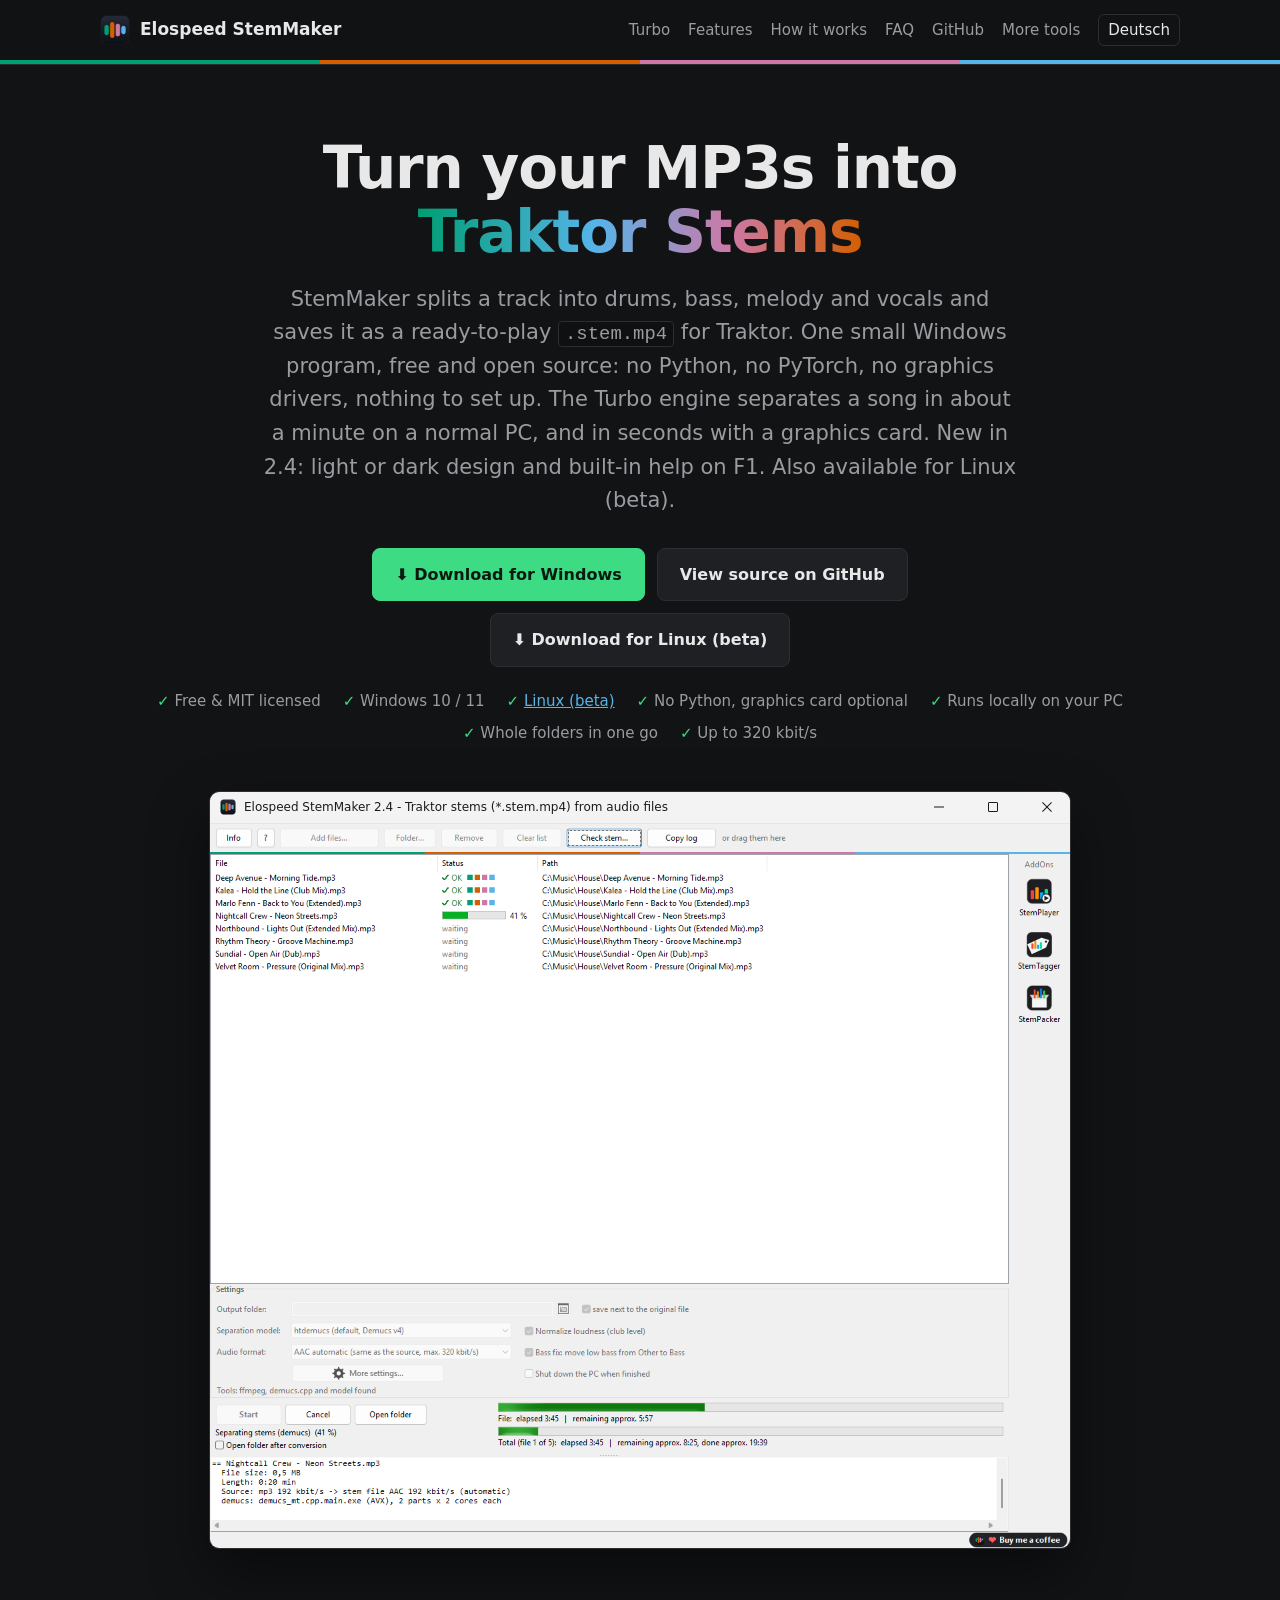
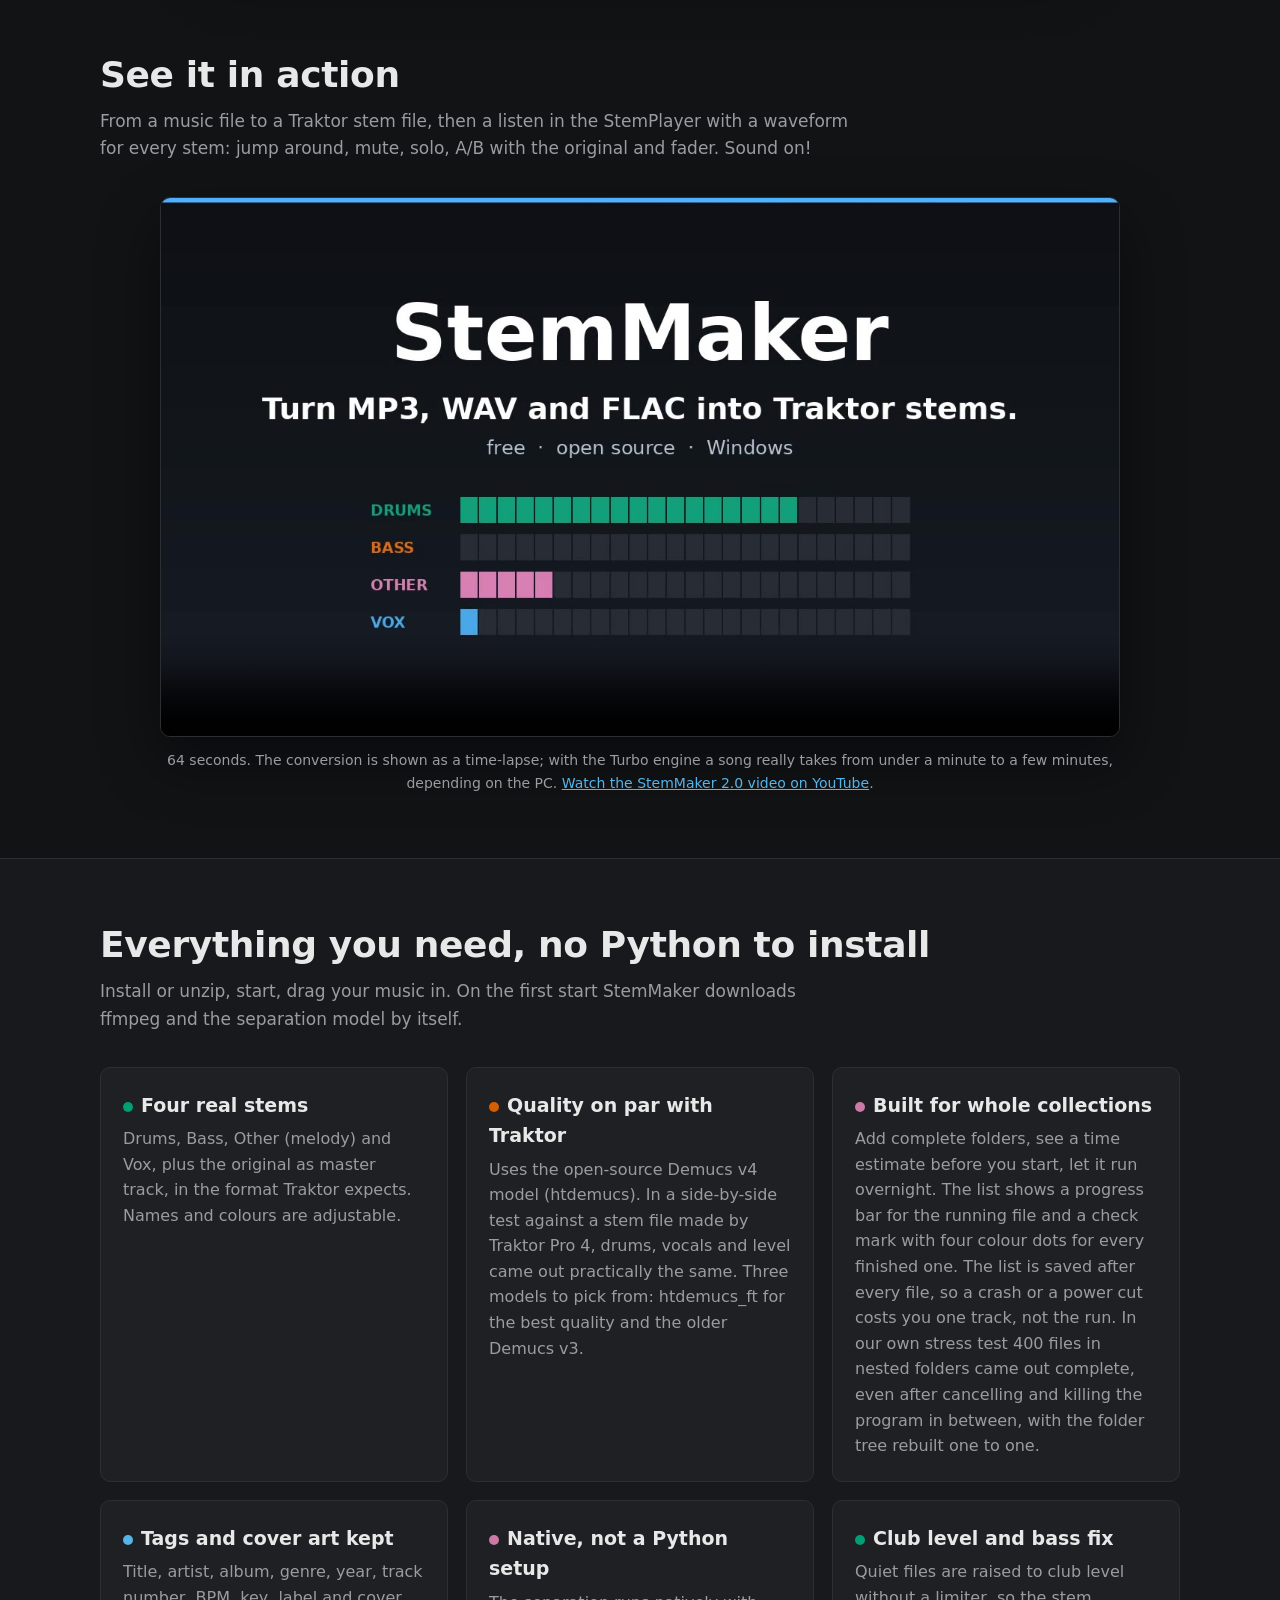
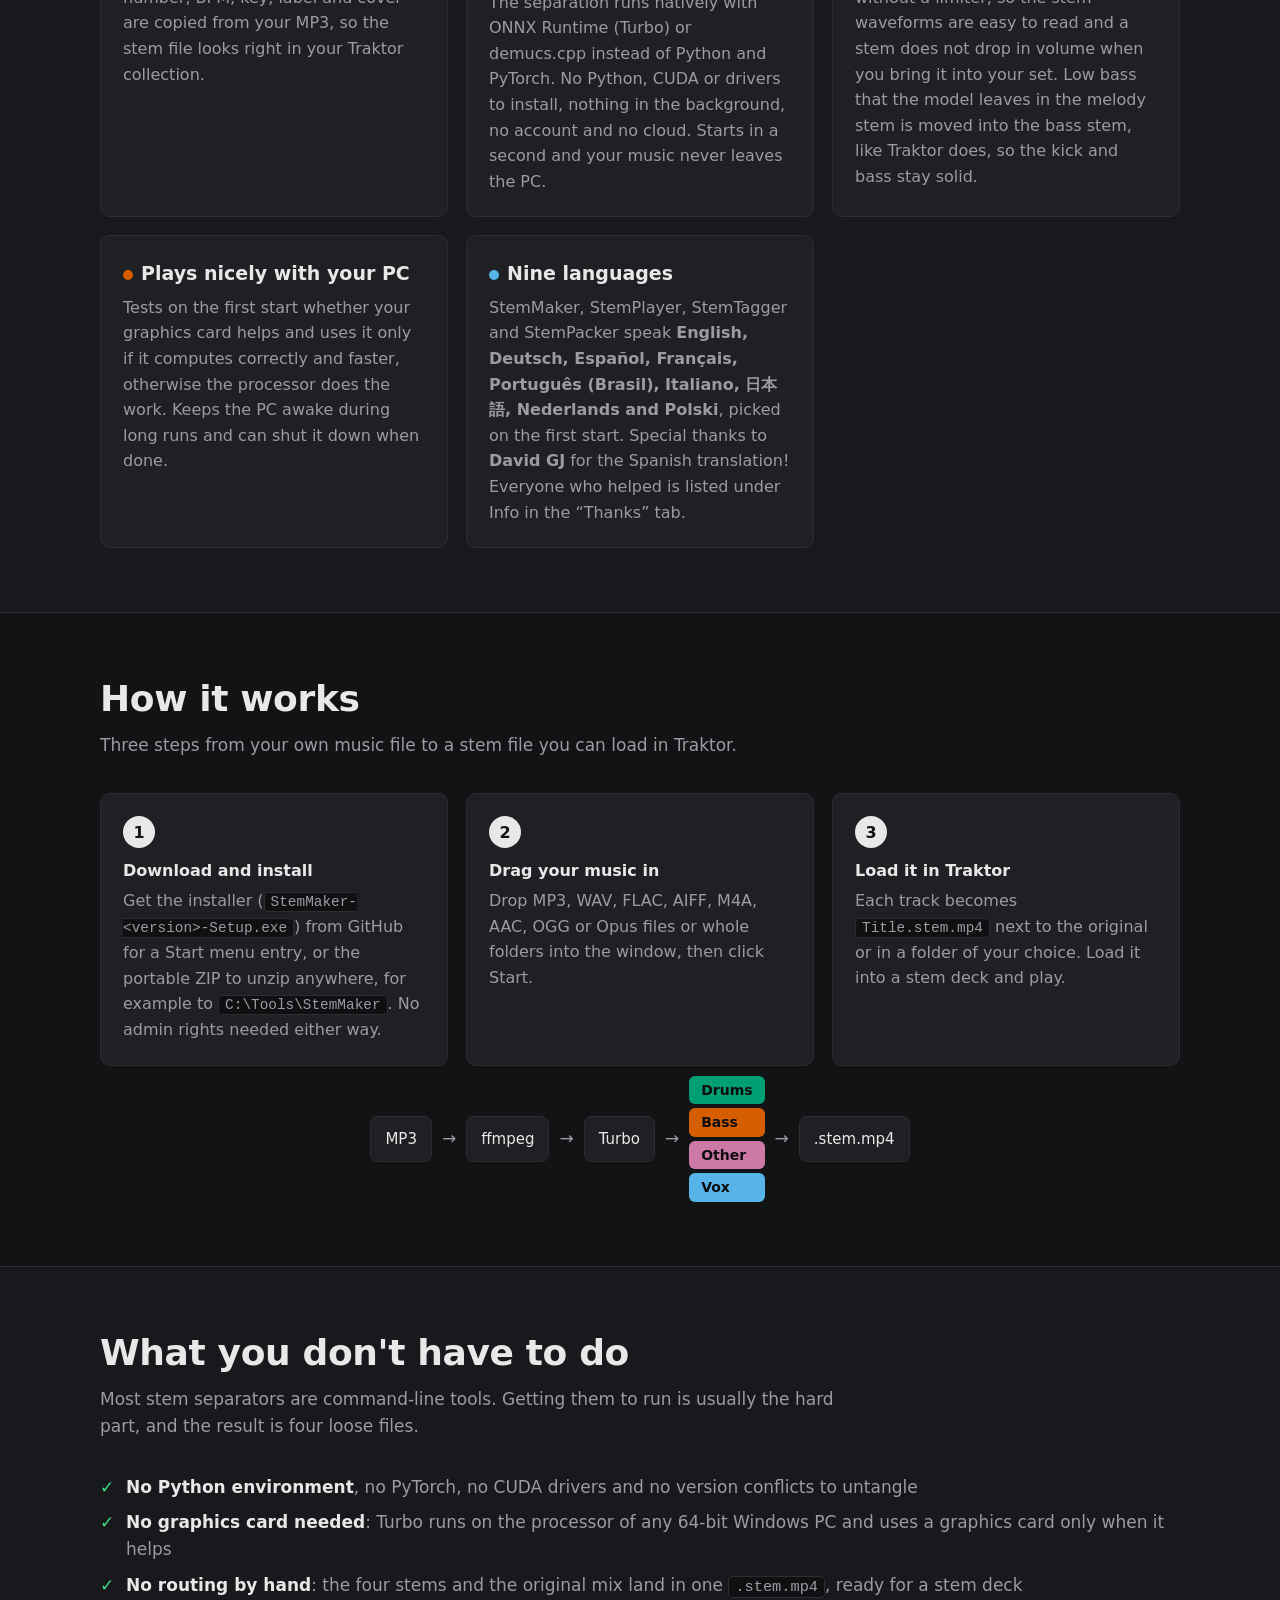
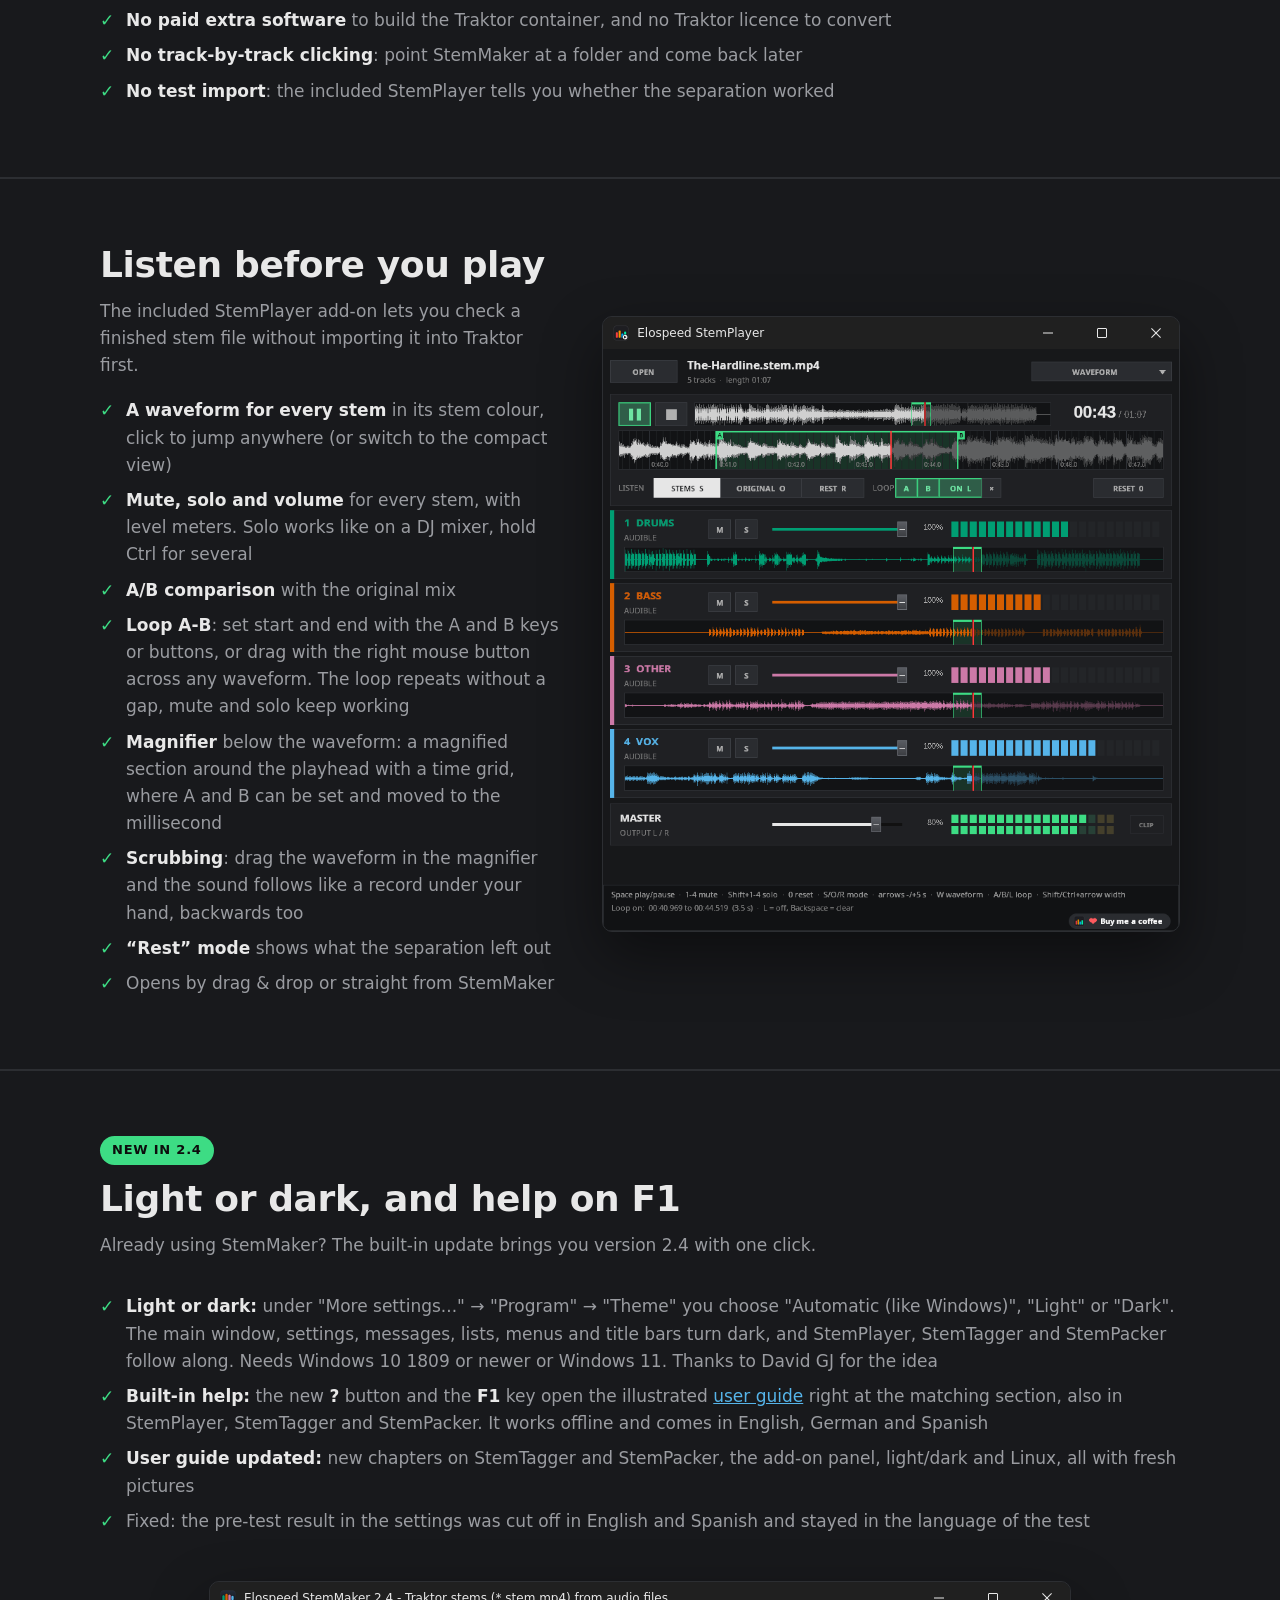
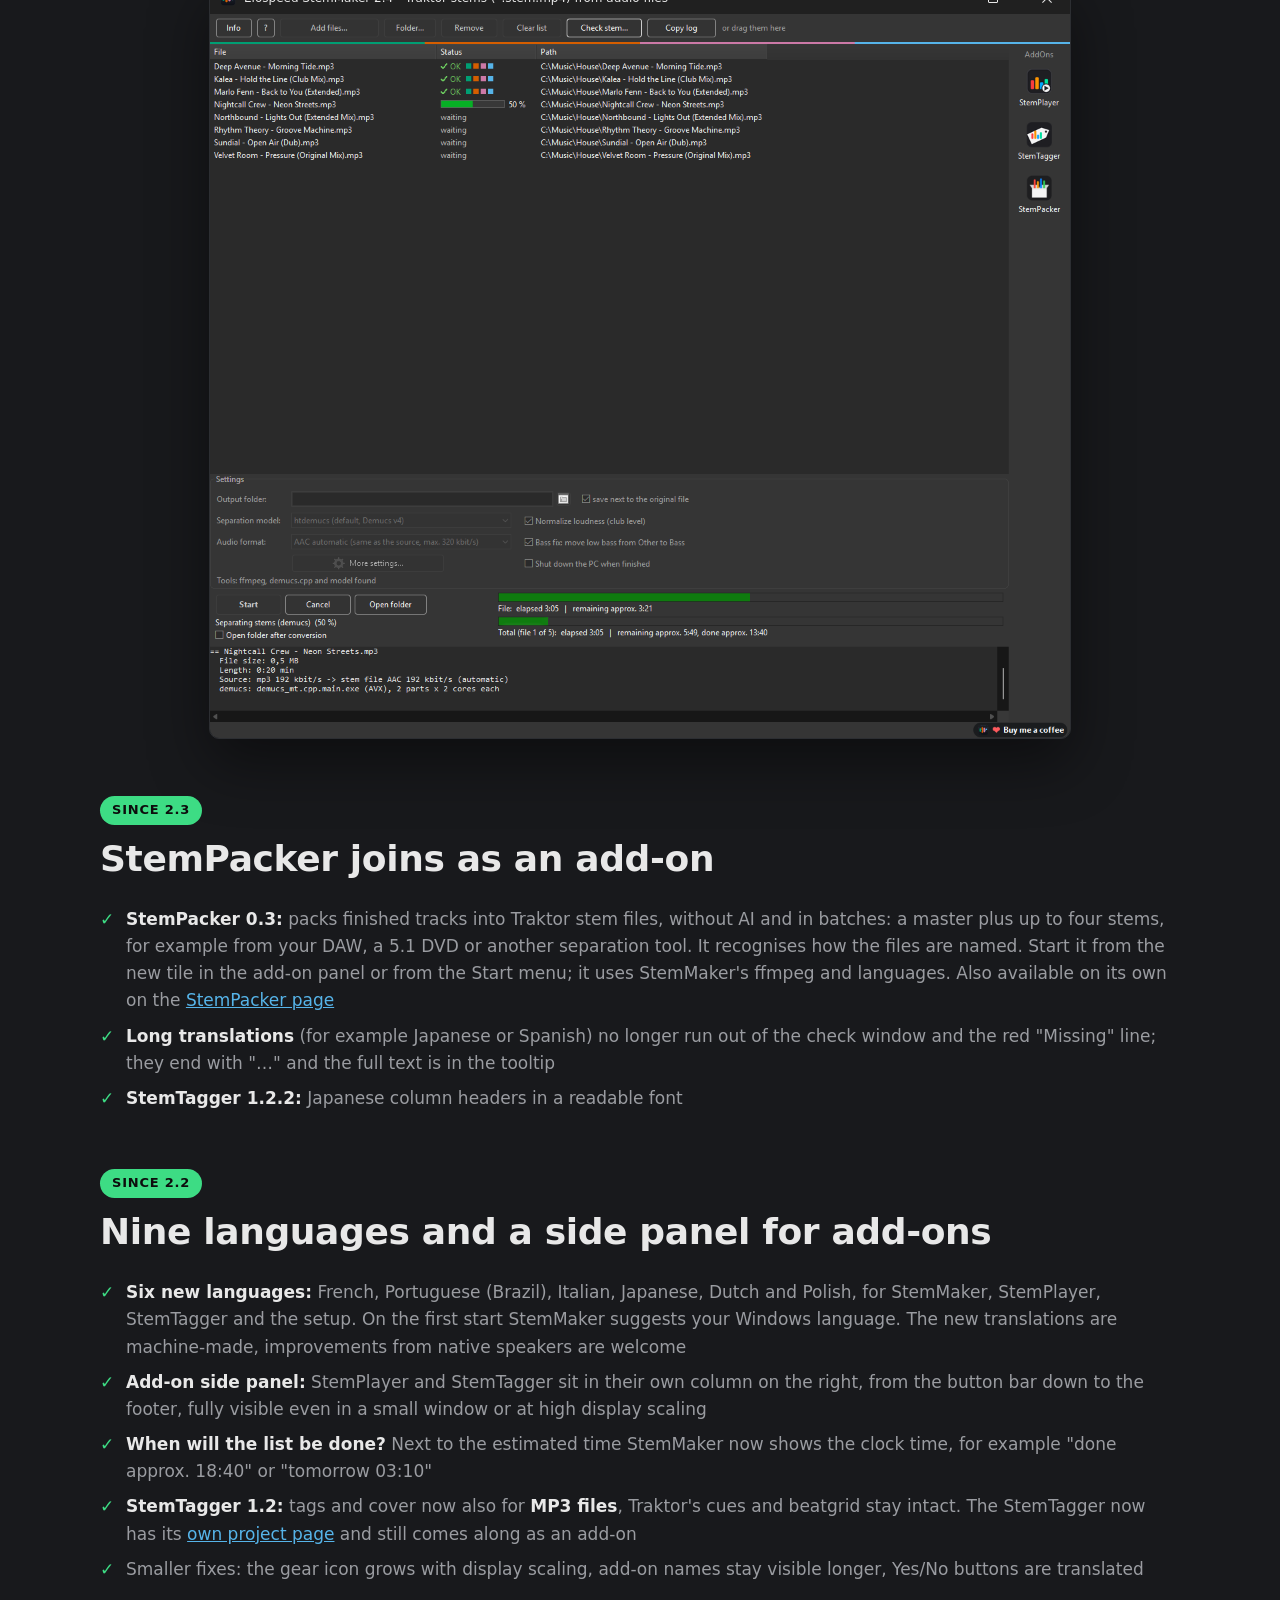
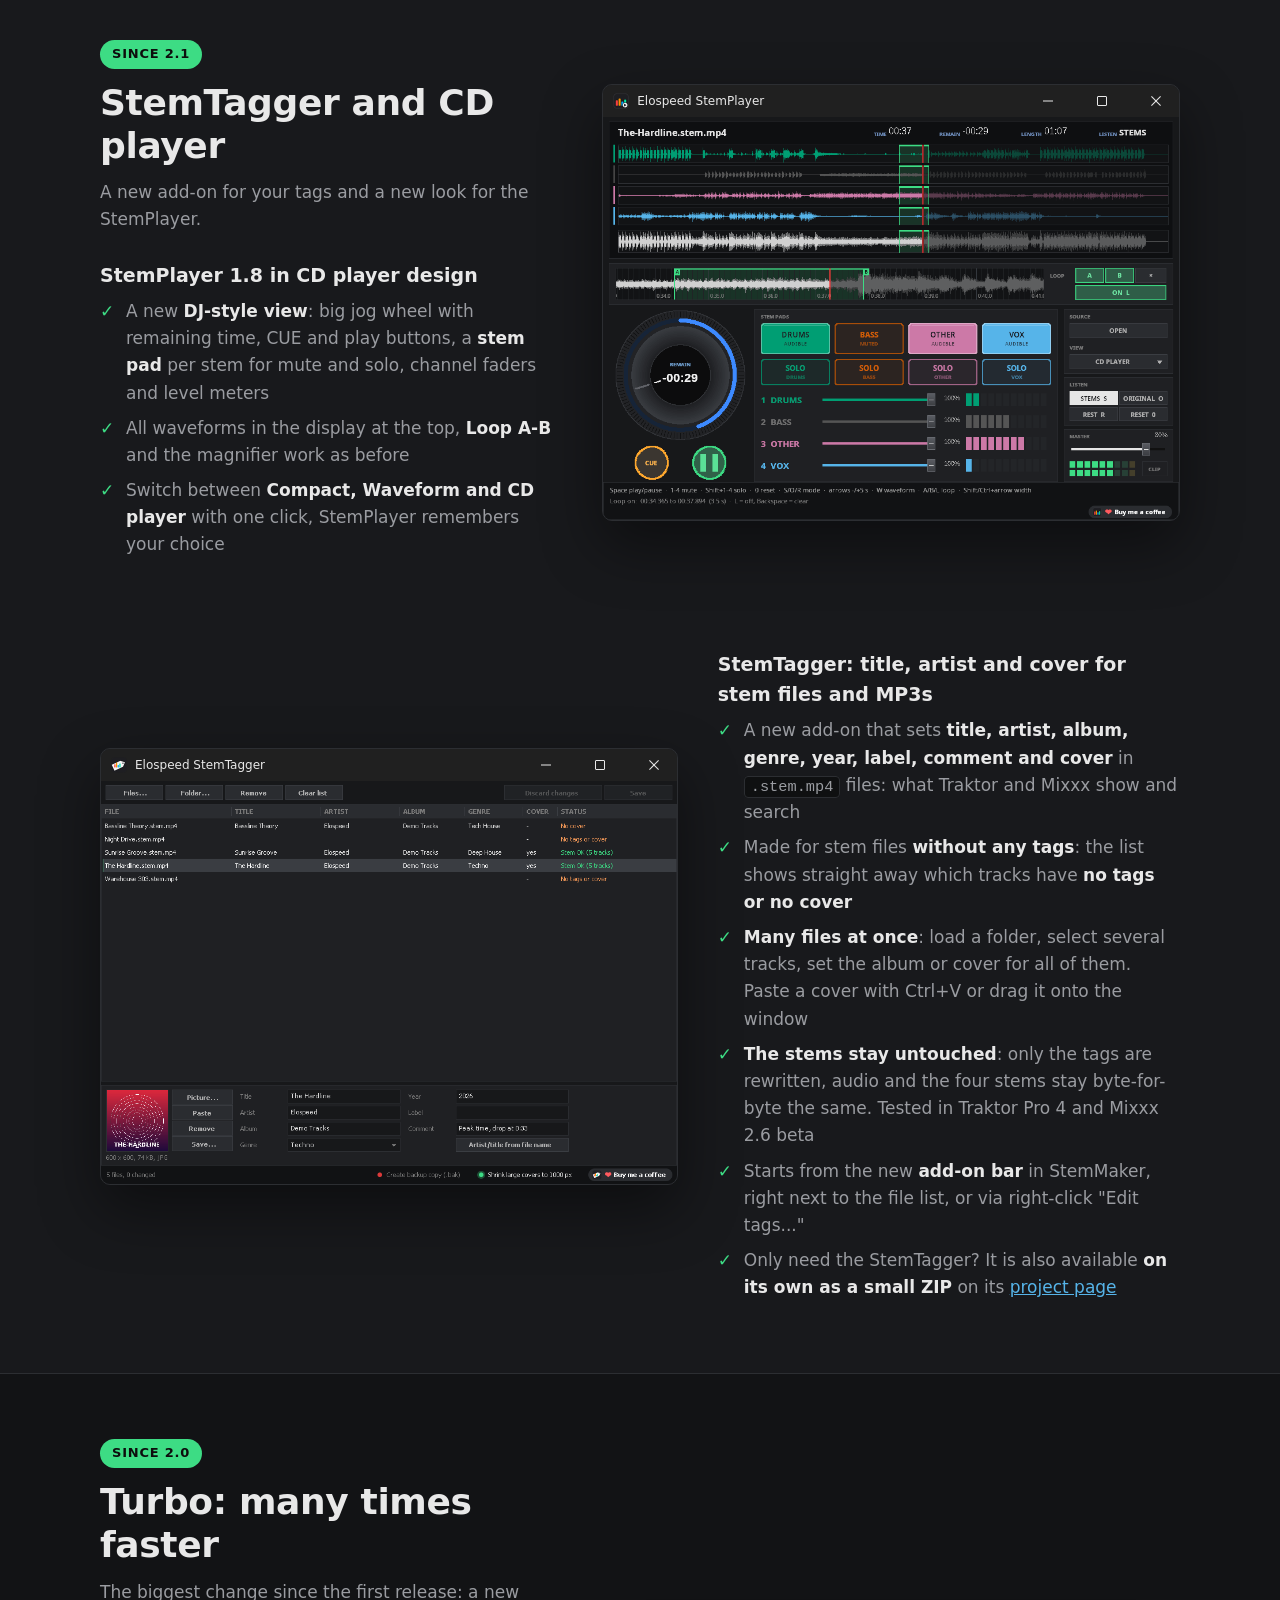
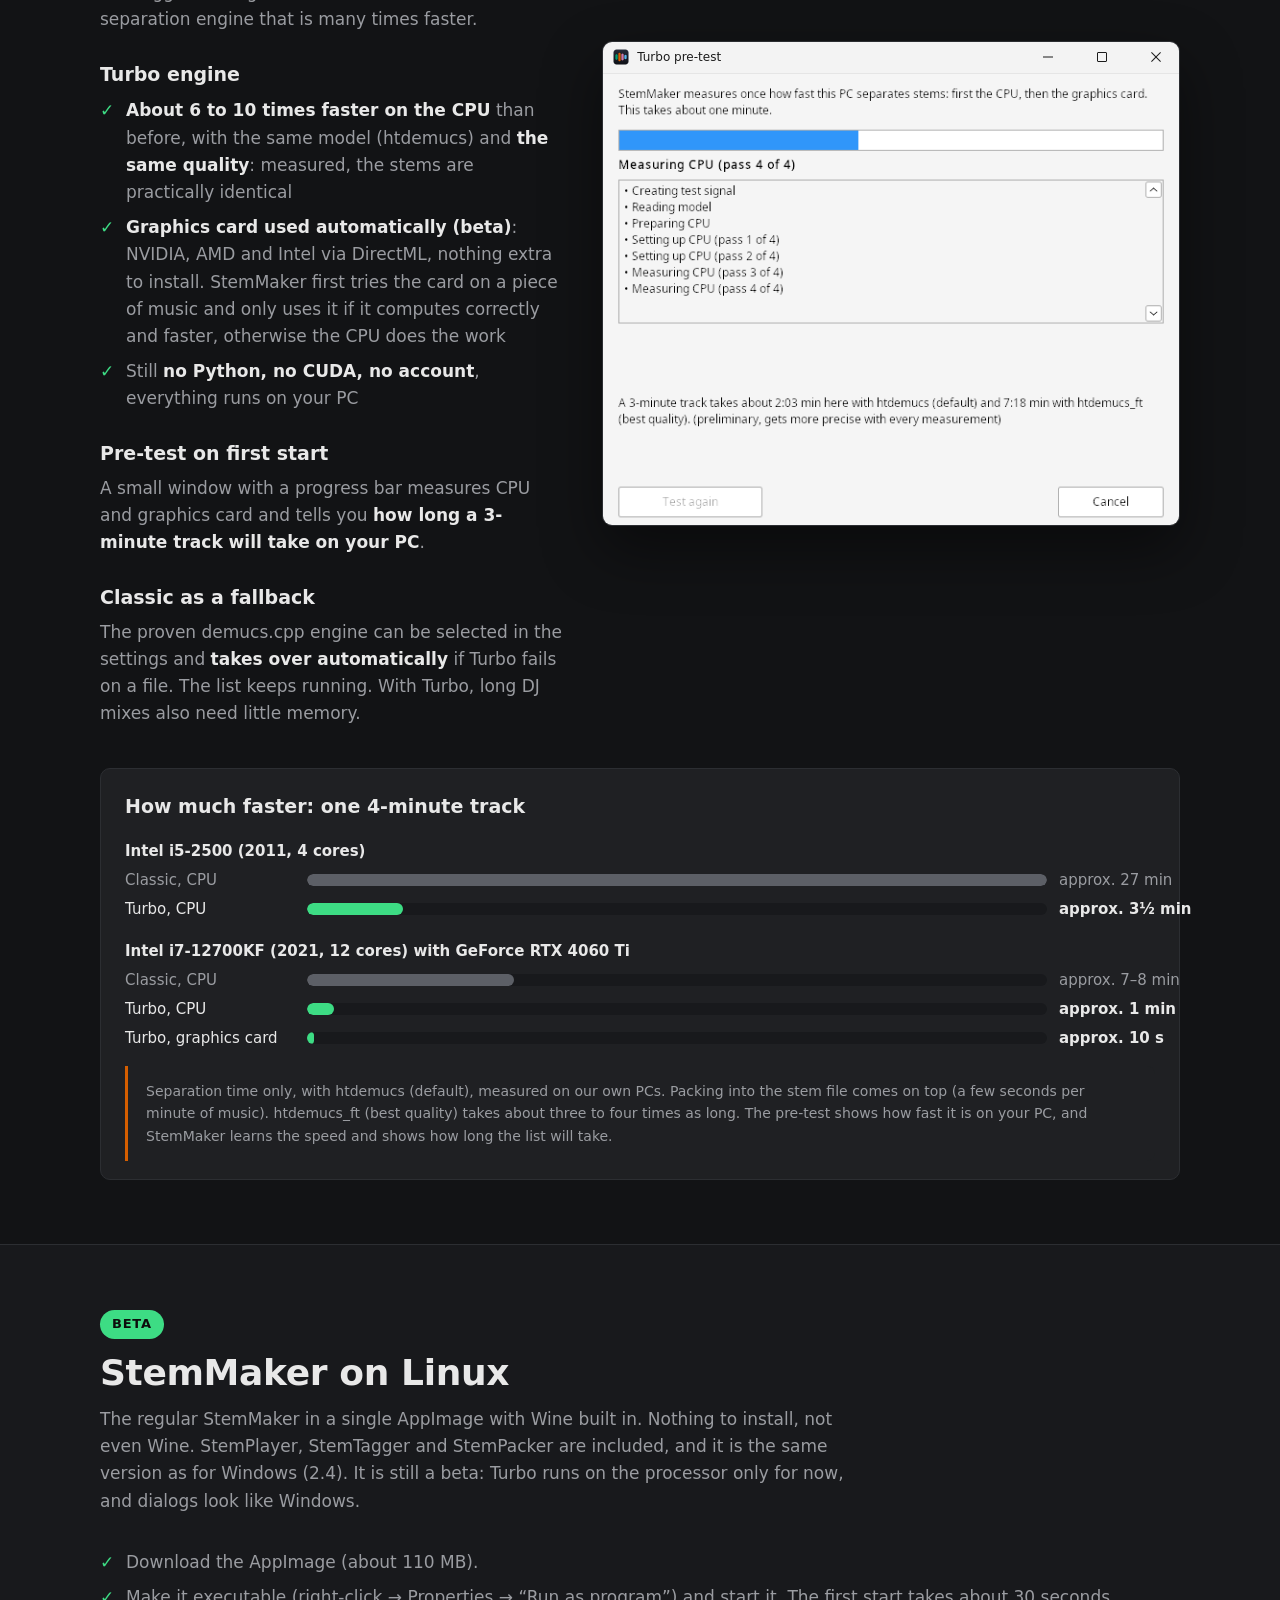
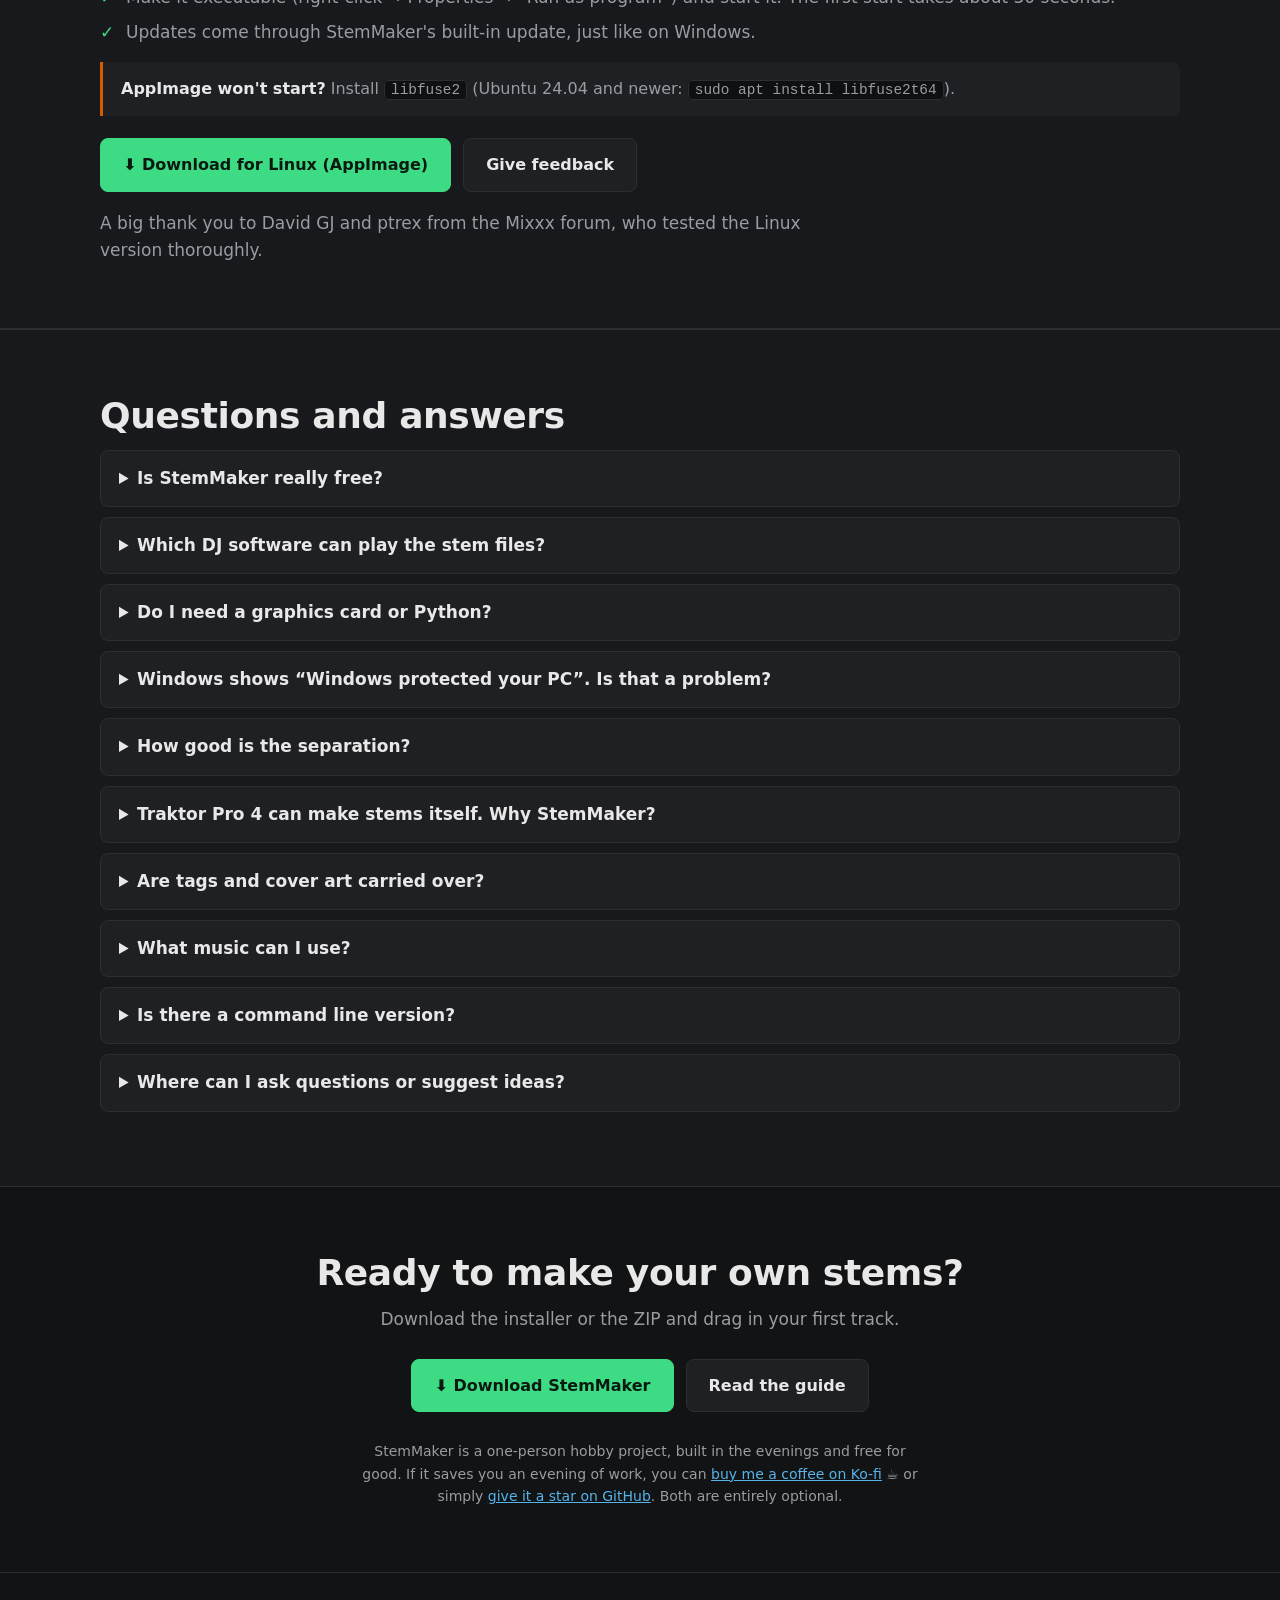
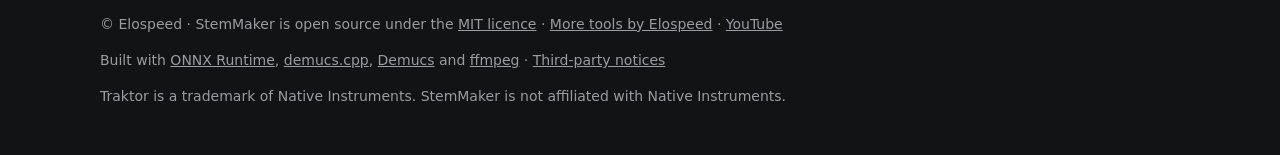
==== site/index.html @ 3f98c821 "Projektseite: Bild Hauptfenster dunkel im Abschnitt Neu in 2.4 (DE/EN)" ====
<!doctype html>
<html lang="en">
<head>
<meta charset="utf-8">
<meta name="viewport" content="width=device-width, initial-scale=1">
<title>StemMaker – free MP3 to Traktor Stems converter for Windows</title>
<meta name="description" content="Elospeed StemMaker turns your MP3, WAV and FLAC files into Traktor stem files (.stem.mp4) with drums, bass, melody and vocals. Free, open source, no Python. Installer or portable ZIP. For Windows.">
<meta name="keywords" content="Traktor stems, stem.mp4, MP3 to stems, stem separation, Demucs, htdemucs, Traktor Pro 4, Mixxx stems, DJ, stem converter, Windows, free, open source">
<meta name="author" content="Elospeed">
<meta name="robots" content="index, follow">
<link rel="canonical" href="https://elospeed.github.io/StemMaker/">
<link rel="alternate" hreflang="en" href="https://elospeed.github.io/StemMaker/">
<link rel="alternate" hreflang="de" href="https://elospeed.github.io/StemMaker/de/">
<link rel="alternate" hreflang="x-default" href="https://elospeed.github.io/StemMaker/">
<meta name="theme-color" content="#121315">
<link rel="icon" type="image/png" href="img/icon-192.png">
<link rel="apple-touch-icon" href="img/icon-192.png">

<meta property="og:type" content="website">
<meta property="og:site_name" content="Elospeed StemMaker">
<meta property="og:title" content="StemMaker – free MP3 to Traktor Stems converter">
<meta property="og:description" content="Turn your own MP3s into Traktor stem files with drums, bass, melody and vocals. Free and open source for Windows.">
<meta property="og:url" content="https://elospeed.github.io/StemMaker/">
<meta property="og:image" content="https://elospeed.github.io/StemMaker/img/og-image.png">
<meta property="og:image:width" content="1200">
<meta property="og:image:height" content="630">
<meta property="og:locale" content="en_US">
<meta property="og:locale:alternate" content="de_DE">
<meta name="twitter:card" content="summary_large_image">
<meta name="twitter:title" content="StemMaker – free MP3 to Traktor Stems converter">
<meta name="twitter:description" content="Turn your own MP3s into Traktor stem files with drums, bass, melody and vocals. Free and open source for Windows.">
<meta name="twitter:image" content="https://elospeed.github.io/StemMaker/img/og-image.png">

<link rel="stylesheet" href="style.css">

<script type="application/ld+json">
{
  "@context": "https://schema.org",
  "@type": "SoftwareApplication",
  "name": "Elospeed StemMaker",
  "operatingSystem": "Windows 10, Windows 11 (64-bit), Linux (beta, AppImage)",
  "applicationCategory": "MultimediaApplication",
  "description": "Converts MP3, WAV, FLAC, AIFF, M4A, AAC, OGG and Opus files into Traktor stem files (.stem.mp4) with four stems: drums, bass, other (melody) and vocals.",
  "url": "https://elospeed.github.io/StemMaker/",
  "downloadUrl": "https://github.com/Elospeed/StemMaker/releases/latest",
  "softwareVersion": "2.4",
  "license": "https://opensource.org/licenses/MIT",
  "isAccessibleForFree": true,
  "offers": { "@type": "Offer", "price": "0", "priceCurrency": "USD" },
  "author": { "@type": "Organization", "name": "Elospeed", "url": "https://elospeed.github.io/", "sameAs": ["https://github.com/Elospeed"] },
  "screenshot": "https://elospeed.github.io/StemMaker/img/stemmaker-en.png"
}
</script>
</head>
<body>

<header class="top">
  <div class="wrap">
    <a class="brand" href="./"><img src="img/icon-192.png" alt="" width="30" height="30">Elospeed StemMaker</a>
    <nav>
      <a class="hide-m" href="#turbo">Turbo</a>
      <a class="hide-m" href="#features">Features</a>
      <a class="hide-m" href="#how">How it works</a>
      <a class="hide-m" href="#faq">FAQ</a>
      <a class="hide-m" href="https://github.com/Elospeed/StemMaker">GitHub</a>
      <a class="hide-m" href="https://elospeed.github.io/">More tools</a>
      <a class="lang" href="de/" hreflang="de" lang="de">Deutsch</a>
    </nav>
  </div>
  <div class="stripes"><i></i><i></i><i></i><i></i></div>
</header>

<main>

<section class="hero">
  <div class="wrap">
    <h1>Turn your MP3s into<br><span class="grad">Traktor Stems</span></h1>
    <p class="lead">StemMaker splits a track into drums, bass, melody and vocals and saves it as a ready-to-play <code>.stem.mp4</code> for Traktor. One small Windows program, free and open source: no Python, no PyTorch, no graphics drivers, nothing to set up. The Turbo engine separates a song in about a minute on a normal PC, and in seconds with a graphics card. New in 2.4: light or dark design and built-in help on F1. Also available for Linux (beta).</p>
    <div class="cta">
      <a class="btn primary" href="https://github.com/Elospeed/StemMaker/releases/latest">⬇ Download for Windows</a>
      <a class="btn" href="https://github.com/Elospeed/StemMaker">View source on GitHub</a>
    </div>
    <div class="cta" style="margin-top:12px">
      <a class="btn" href="#linux">⬇ Download for Linux (beta)</a>
    </div>
    <ul class="facts">
      <li>Free &amp; MIT licensed</li>
      <li>Windows 10 / 11</li>
      <li><a href="#linux">Linux (beta)</a></li>
      <li>No Python, graphics card optional</li>
      <li>Runs locally on your PC</li>
      <li>Whole folders in one go</li>
      <li>Up to 320 kbit/s</li>
    </ul>
    <figure class="shot light hero-shot">
      <div class="bar"><img src="img/icon-32.png" alt=""><span>Elospeed StemMaker 2.4 - Traktor stems (*.stem.mp4) from audio files</span><i class="min"></i><i class="max"></i><i class="cls"></i></div>
      <img src="img/stemmaker-en.png" width="860" height="724" alt="StemMaker main window with a list of MP3 files being converted into Traktor stem files, with the add-on bar for StemPlayer, StemTagger and StemPacker on the right">
    </figure>
  </div>
</section>

<section id="video">
  <div class="wrap">
    <h2>See it in action</h2>
    <p class="sub">From a music file to a Traktor stem file, then a listen in the StemPlayer with a waveform for every stem: jump around, mute, solo, A/B with the original and fader. Sound on!</p>
    <figure class="video">
      <video controls playsinline preload="none" width="1280" height="720" poster="video/poster-en.jpg" aria-label="Demo video: converting an MP3 into a Traktor stem file with StemMaker and checking it in the StemPlayer">
        <source src="video/stemmaker-en.mp4" type="video/mp4">
      </video>
      <figcaption>64 seconds. The conversion is shown as a time-lapse; with the Turbo engine a song really takes from under a minute to a few minutes, depending on the PC. <a href="https://youtu.be/B0LE8mc-MEM">Watch the StemMaker 2.0 video on YouTube</a>.</figcaption>
    </figure>
  </div>
</section>

<section id="features" class="alt">
  <div class="wrap">
    <h2>Everything you need, no Python to install</h2>
    <p class="sub">Install or unzip, start, drag your music in. On the first start StemMaker downloads ffmpeg and the separation model by itself.</p>
    <div class="grid">
      <div class="card"><h3><span class="dot" style="background:var(--drums)"></span>Four real stems</h3><p>Drums, Bass, Other (melody) and Vox, plus the original as master track, in the format Traktor expects. Names and colours are adjustable.</p></div>
      <div class="card"><h3><span class="dot" style="background:var(--bass)"></span>Quality on par with Traktor</h3><p>Uses the open-source Demucs v4 model (htdemucs). In a side-by-side test against a stem file made by Traktor Pro 4, drums, vocals and level came out practically the same. Three models to pick from: htdemucs_ft for the best quality and the older Demucs v3.</p></div>
      <div class="card"><h3><span class="dot" style="background:var(--other)"></span>Built for whole collections</h3><p>Add complete folders, see a time estimate before you start, let it run overnight. The list shows a progress bar for the running file and a check mark with four colour dots for every finished one. The list is saved after every file, so a crash or a power cut costs you one track, not the run. In our own stress test 400 files in nested folders came out complete, even after cancelling and killing the program in between, with the folder tree rebuilt one to one.</p></div>
      <div class="card"><h3><span class="dot" style="background:var(--vox)"></span>Tags and cover art kept</h3><p>Title, artist, album, genre, year, track number, BPM, key, label and cover are copied from your MP3, so the stem file looks right in your Traktor collection.</p></div>
      <div class="card"><h3><span class="dot" style="background:var(--other)"></span>Native, not a Python setup</h3><p>The separation runs natively with ONNX Runtime (Turbo) or demucs.cpp instead of Python and PyTorch. No Python, CUDA or drivers to install, nothing in the background, no account and no cloud. Starts in a second and your music never leaves the PC.</p></div>
      <div class="card"><h3><span class="dot" style="background:var(--drums)"></span>Club level and bass fix</h3><p>Quiet files are raised to club level without a limiter, so the stem waveforms are easy to read and a stem does not drop in volume when you bring it into your set. Low bass that the model leaves in the melody stem is moved into the bass stem, like Traktor does, so the kick and bass stay solid.</p></div>
      <div class="card"><h3><span class="dot" style="background:var(--bass)"></span>Plays nicely with your PC</h3><p>Tests on the first start whether your graphics card helps and uses it only if it computes correctly and faster, otherwise the processor does the work. Keeps the PC awake during long runs and can shut it down when done.</p></div>
      <div class="card"><h3><span class="dot" style="background:var(--vox)"></span>Nine languages</h3><p>StemMaker, StemPlayer, StemTagger and StemPacker speak <strong>English, Deutsch, Español, Français, Português (Brasil), Italiano, 日本語, Nederlands and Polski</strong>, picked on the first start. Special thanks to <strong>David GJ</strong> for the Spanish translation! Everyone who helped is listed under Info in the “Thanks” tab.</p></div>
    </div>
  </div>
</section>

<section id="how">
  <div class="wrap">
    <h2>How it works</h2>
    <p class="sub">Three steps from your own music file to a stem file you can load in Traktor.</p>
    <ol class="steps">
      <li><strong>Download and install</strong>Get the installer (<code>StemMaker-&lt;version&gt;-Setup.exe</code>) from GitHub for a Start menu entry, or the portable ZIP to unzip anywhere, for example to <code>C:\Tools\StemMaker</code>. No admin rights needed either way.</li>
      <li><strong>Drag your music in</strong>Drop MP3, WAV, FLAC, AIFF, M4A, AAC, OGG or Opus files or whole folders into the window, then click Start.</li>
      <li><strong>Load it in Traktor</strong>Each track becomes <code>Title.stem.mp4</code> next to the original or in a folder of your choice. Load it into a stem deck and play.</li>
    </ol>
    <div class="flow" aria-label="Processing chain">
      <span class="n">MP3</span><span class="a">→</span>
      <span class="n">ffmpeg</span><span class="a">→</span>
      <span class="n">Turbo</span><span class="a">→</span>
      <span class="stems"><span style="background:var(--drums)">Drums</span><span style="background:var(--bass)">Bass</span><span style="background:var(--other)">Other</span><span style="background:var(--vox)">Vox</span></span>
      <span class="a">→</span><span class="n">.stem.mp4</span>
    </div>
  </div>
</section>

<section class="alt">
  <div class="wrap">
    <h2>What you don't have to do</h2>
    <p class="sub">Most stem separators are command-line tools. Getting them to run is usually the hard part, and the result is four loose files.</p>
    <ul class="ticks">
      <li><strong>No Python environment</strong>, no PyTorch, no CUDA drivers and no version conflicts to untangle</li>
      <li><strong>No graphics card needed</strong>: Turbo runs on the processor of any 64-bit Windows PC and uses a graphics card only when it helps</li>
      <li><strong>No routing by hand</strong>: the four stems and the original mix land in one <code>.stem.mp4</code>, ready for a stem deck</li>
      <li><strong>No paid extra software</strong> to build the Traktor container, and no Traktor licence to convert</li>
      <li><strong>No track-by-track clicking</strong>: point StemMaker at a folder and come back later</li>
      <li><strong>No test import</strong>: the included StemPlayer tells you whether the separation worked</li>
    </ul>
  </div>
</section>

<section class="alt">
  <div class="wrap split">
    <div>
      <h2>Listen before you play</h2>
      <p class="sub" style="margin-bottom:0">The included StemPlayer add-on lets you check a finished stem file without importing it into Traktor first.</p>
      <ul class="ticks">
        <li><strong>A waveform for every stem</strong> in its stem colour, click to jump anywhere (or switch to the compact view)</li>
        <li><strong>Mute, solo and volume</strong> for every stem, with level meters. Solo works like on a DJ mixer, hold Ctrl for several</li>
        <li><strong>A/B comparison</strong> with the original mix</li>
        <li><strong>Loop A-B</strong>: set start and end with the A and B keys or buttons, or drag with the right mouse button across any waveform. The loop repeats without a gap, mute and solo keep working</li>
        <li><strong>Magnifier</strong> below the waveform: a magnified section around the playhead with a time grid, where A and B can be set and moved to the millisecond</li>
        <li><strong>Scrubbing</strong>: drag the waveform in the magnifier and the sound follows like a record under your hand, backwards too</li>
        <li><strong>“Rest” mode</strong> shows what the separation left out</li>
        <li>Opens by drag &amp; drop or straight from StemMaker</li>
      </ul>
    </div>
    <figure class="shot">
      <div class="bar"><img src="img/stemplayer-icon.png" alt=""><span>Elospeed StemPlayer</span><i class="min"></i><i class="max"></i><i class="cls"></i></div>
      <img src="img/stemplayer-loop-en.png" width="820" height="830" alt="StemPlayer in a dark Traktor style with an active A-B loop: waveforms, mute, solo and volume for every stem, and the magnifier showing the A and B markers up close" loading="lazy">
    </figure>
  </div>
</section>

<section id="new" class="alt">
  <div class="wrap">
    <div style="margin-bottom:56px">
      <span class="badge">New in 2.4</span>
      <h2>Light or dark, and help on F1</h2>
      <p class="sub">Already using StemMaker? The built-in update brings you version 2.4 with one click.</p>
      <div class="soon">
        <ul class="ticks">
          <li><strong>Light or dark:</strong> under "More settings..." → "Program" → "Theme" you choose "Automatic (like Windows)", "Light" or "Dark". The main window, settings, messages, lists, menus and title bars turn dark, and StemPlayer, StemTagger and StemPacker follow along. Needs Windows 10 1809 or newer or Windows 11. Thanks to David GJ for the idea</li>
          <li><strong>Built-in help:</strong> the new <strong>?</strong> button and the <strong>F1</strong> key open the illustrated <a href="hilfe/en.html">user guide</a> right at the matching section, also in StemPlayer, StemTagger and StemPacker. It works offline and comes in English, German and Spanish</li>
          <li><strong>User guide updated:</strong> new chapters on StemTagger and StemPacker, the add-on panel, light/dark and Linux, all with fresh pictures</li>
          <li>Fixed: the pre-test result in the settings was cut off in English and Spanish and stayed in the language of the test</li>
        </ul>
      </div>
      <figure class="shot hero-shot">
        <div class="bar"><img src="img/icon-32.png" alt=""><span>Elospeed StemMaker 2.4 - Traktor stems (*.stem.mp4) from audio files</span><i class="min"></i><i class="max"></i><i class="cls"></i></div>
        <img src="img/stemmaker-dark-en.png" width="860" height="724" alt="StemMaker main window in the dark design while converting a list of MP3 files, with a dark title bar, list, settings and log and the add-on bar on the right" loading="lazy">
      </figure>
    </div>
    <div style="margin-bottom:56px">
      <span class="badge">Since 2.3</span>
      <h2>StemPacker joins as an add-on</h2>
      <div class="soon">
        <ul class="ticks">
          <li><strong>StemPacker 0.3:</strong> packs finished tracks into Traktor stem files, without AI and in batches: a master plus up to four stems, for example from your DAW, a 5.1 DVD or another separation tool. It recognises how the files are named. Start it from the new tile in the add-on panel or from the Start menu; it uses StemMaker's ffmpeg and languages. Also available on its own on the <a href="https://elospeed.github.io/StemPacker/">StemPacker page</a></li>
          <li><strong>Long translations</strong> (for example Japanese or Spanish) no longer run out of the check window and the red "Missing" line; they end with "…" and the full text is in the tooltip</li>
          <li><strong>StemTagger 1.2.2:</strong> Japanese column headers in a readable font</li>
        </ul>
      </div>
    </div>
    <div style="margin-bottom:56px">
      <span class="badge">Since 2.2</span>
      <h2>Nine languages and a side panel for add-ons</h2>
      <div class="soon">
        <ul class="ticks">
          <li><strong>Six new languages:</strong> French, Portuguese (Brazil), Italian, Japanese, Dutch and Polish, for StemMaker, StemPlayer, StemTagger and the setup. On the first start StemMaker suggests your Windows language. The new translations are machine-made, improvements from native speakers are welcome</li>
          <li><strong>Add-on side panel:</strong> StemPlayer and StemTagger sit in their own column on the right, from the button bar down to the footer, fully visible even in a small window or at high display scaling</li>
          <li><strong>When will the list be done?</strong> Next to the estimated time StemMaker now shows the clock time, for example "done approx. 18:40" or "tomorrow 03:10"</li>
          <li><strong>StemTagger 1.2:</strong> tags and cover now also for <strong>MP3 files</strong>, Traktor's cues and beatgrid stay intact. The StemTagger now has its <a href="https://elospeed.github.io/StemTagger/">own project page</a> and still comes along as an add-on</li>
          <li>Smaller fixes: the gear icon grows with display scaling, add-on names stay visible longer, Yes/No buttons are translated</li>
        </ul>
      </div>
    </div>
    <div class="split">
      <div>
        <span class="badge">Since 2.1</span>
        <h2>StemTagger and CD player</h2>
        <p class="sub" style="margin-bottom:0">A new add-on for your tags and a new look for the StemPlayer.</p>
        <div class="soon">
          <h3>StemPlayer 1.8 in CD player design</h3>
          <ul class="ticks">
            <li>A new <strong>DJ-style view</strong>: big jog wheel with remaining time, CUE and play buttons, a <strong>stem pad</strong> per stem for mute and solo, channel faders and level meters</li>
            <li>All waveforms in the display at the top, <strong>Loop A-B</strong> and the magnifier work as before</li>
            <li>Switch between <strong>Compact, Waveform and CD player</strong> with one click, StemPlayer remembers your choice</li>
          </ul>
        </div>
      </div>
      <figure class="shot">
        <div class="bar"><img src="img/stemplayer-icon.png" alt=""><span>Elospeed StemPlayer</span><i class="min"></i><i class="max"></i><i class="cls"></i></div>
        <img src="img/stemplayer-cd-en.png" width="1000" height="700" alt="StemPlayer in CD player design: display with the waveforms of all stems, jog wheel with remaining time, CUE and play buttons, stem pads with the bass muted, faders and level meters, and an active A-B loop" loading="lazy">
      </figure>
    </div>
    <div class="split rev" style="margin-top:56px">
      <div>
        <div class="soon">
          <h3>StemTagger: title, artist and cover for stem files and MP3s</h3>
          <ul class="ticks">
            <li>A new add-on that sets <strong>title, artist, album, genre, year, label, comment and cover</strong> in <code>.stem.mp4</code> files: what Traktor and Mixxx show and search</li>
            <li>Made for stem files <strong>without any tags</strong>: the list shows straight away which tracks have <strong>no tags or no cover</strong></li>
            <li><strong>Many files at once</strong>: load a folder, select several tracks, set the album or cover for all of them. Paste a cover with Ctrl+V or drag it onto the window</li>
            <li><strong>The stems stay untouched</strong>: only the tags are rewritten, audio and the four stems stay byte-for-byte the same. Tested in Traktor Pro 4 and Mixxx 2.6 beta</li>
            <li>Starts from the new <strong>add-on bar</strong> in StemMaker, right next to the file list, or via right-click "Edit tags..."</li>
            <li>Only need the StemTagger? It is also available <strong>on its own as a small ZIP</strong> on its <a href="https://elospeed.github.io/StemTagger/">project page</a></li>
          </ul>
        </div>
      </div>
      <figure class="shot">
        <div class="bar"><img src="img/stemtagger-icon.png" alt=""><span>Elospeed StemTagger</span><i class="min"></i><i class="max"></i><i class="cls"></i></div>
        <img src="img/stemtagger-en.png" width="1000" height="700" alt="StemTagger window in dark design: list of stem files with title, artist, album, genre, cover and status such as No tags or cover, below the cover and the fields of the selected track" loading="lazy">
      </figure>
    </div>
  </div>
</section>

<section id="turbo">
  <div class="wrap">
    <div class="split">
      <div>
        <span class="badge">Since 2.0</span>
        <h2>Turbo: many times faster</h2>
        <p class="sub" style="margin-bottom:0">The biggest change since the first release: a new separation engine that is many times faster.</p>
        <div class="soon">
          <h3>Turbo engine</h3>
          <ul class="ticks">
            <li><strong>About 6 to 10 times faster on the CPU</strong> than before, with the same model (htdemucs) and <strong>the same quality</strong>: measured, the stems are practically identical</li>
            <li><strong>Graphics card used automatically (beta)</strong>: NVIDIA, AMD and Intel via DirectML, nothing extra to install. StemMaker first tries the card on a piece of music and only uses it if it computes correctly and faster, otherwise the CPU does the work</li>
            <li>Still <strong>no Python, no CUDA, no account</strong>, everything runs on your PC</li>
          </ul>
        </div>
        <div class="soon">
          <h3>Pre-test on first start</h3>
          <p>A small window with a progress bar measures CPU and graphics card and tells you <strong>how long a 3-minute track will take on your PC</strong>.</p>
        </div>
        <div class="soon">
          <h3>Classic as a fallback</h3>
          <p>The proven demucs.cpp engine can be selected in the settings and <strong>takes over automatically</strong> if Turbo fails on a file. The list keeps running. With Turbo, long DJ mixes also need little memory.</p>
        </div>
      </div>
      <figure class="shot light">
        <div class="bar"><img src="img/icon-32.png" alt=""><span>Turbo pre-test</span><i class="min"></i><i class="max"></i><i class="cls"></i></div>
        <img src="img/turbo-pretest-en.png" width="600" height="470" alt="Turbo pre-test window: progress bar, the measuring steps for CPU and graphics card and the forecast for a 3-minute track" loading="lazy">
      </figure>
    </div>
    <div class="race">
      <h3>How much faster: one 4-minute track</h3>
      <div class="pc">
        <b>Intel i5-2500 (2011, 4 cores)</b>
        <div class="row"><span>Classic, CPU</span><span class="track"><i style="width:100%"></i></span><span class="t">approx. 27 min</span></div>
        <div class="row turbo"><span>Turbo, CPU</span><span class="track"><i style="width:13%"></i></span><span class="t">approx. 3½ min</span></div>
      </div>
      <div class="pc">
        <b>Intel i7-12700KF (2021, 12 cores) with GeForce RTX 4060 Ti</b>
        <div class="row"><span>Classic, CPU</span><span class="track"><i style="width:28%"></i></span><span class="t">approx. 7–8 min</span></div>
        <div class="row turbo"><span>Turbo, CPU</span><span class="track"><i style="width:3.7%"></i></span><span class="t">approx. 1 min</span></div>
        <div class="row turbo"><span>Turbo, graphics card</span><span class="track"><i style="width:1%"></i></span><span class="t">approx. 10 s</span></div>
      </div>
      <p class="note">Separation time only, with htdemucs (default), measured on our own PCs. Packing into the stem file comes on top (a few seconds per minute of music). htdemucs_ft (best quality) takes about three to four times as long. The pre-test shows how fast it is on your PC, and StemMaker learns the speed and shows how long the list will take.</p>
    </div>
  </div>
</section>

<section id="linux" class="alt">
  <div class="wrap">
    <span class="badge">Beta</span>
    <h2>StemMaker on Linux</h2>
    <p class="sub">The regular StemMaker in a single AppImage with Wine built in. Nothing to install, not even Wine. StemPlayer, StemTagger and StemPacker are included, and it is the same version as for Windows (2.4). It is still a beta: Turbo runs on the processor only for now, and dialogs look like Windows.</p>
    <ul class="ticks">
      <li>Download the AppImage (about 110 MB).</li>
      <li>Make it executable (right-click → Properties → “Run as program”) and start it. The first start takes about 30 seconds.</li>
      <li>Updates come through StemMaker's built-in update, just like on Windows.</li>
    </ul>
    <p class="note"><strong>AppImage won't start?</strong> Install <code>libfuse2</code> (Ubuntu 24.04 and newer: <code>sudo apt install libfuse2t64</code>).</p>
    <div class="cta" style="justify-content:flex-start;margin-top:22px">
      <a class="btn primary" href="https://github.com/Elospeed/StemMaker/releases/download/v2.4/StemMaker-2.4-x86_64.AppImage">⬇ Download for Linux (AppImage)</a>
      <a class="btn" href="https://github.com/Elospeed/StemMaker/discussions">Give feedback</a>
    </div>
    <p class="sub" style="margin:18px 0 0">A big thank you to David GJ and ptrex from the Mixxx forum, who tested the Linux version thoroughly.</p>
  </div>
</section>

<section id="faq" class="alt">
  <div class="wrap">
    <h2>Questions and answers</h2>
    <details>
      <summary>Is StemMaker really free?</summary>
      <p>Yes. StemMaker is open source under the MIT licence. There are no ads, no account and no paid version. If you like it, you can leave a voluntary donation on <a href="https://ko-fi.com/elospeed">Ko-fi</a>.</p>
    </details>
    <details>
      <summary>Which DJ software can play the stem files?</summary>
      <p>The files follow the open NI stem format (an MP4 with master plus four stems and stem metadata), the same way Stemgen builds them. Confirmed so far:</p>
      <ul class="ticks">
        <li><strong>Traktor Pro 4</strong>: tested by us, all four stems play in the Stem Decks.</li>
        <li><strong>Mixxx 2.6</strong> (currently in beta): tested by us, the files load as stems with four stem controls, names, colours and a coloured stem waveform. The stable Mixxx 2.5 cannot play stems yet.</li>
      </ul>
      <p>Any other software that reads <code>.stem.mp4</code> should work too.</p>
    </details>
    <details>
      <summary>Do I need a graphics card or Python?</summary>
      <p>No. StemMaker brings its separation engine along (ONNX Runtime, with demucs.cpp as a fallback), so there is no Python environment, no PyTorch and no CUDA driver to install and nothing that can conflict with other software on your PC. It runs fast on the processor. If you have a graphics card (NVIDIA, AMD or Intel), StemMaker tests it on the first start and uses it only if it computes correctly and faster; that part is still marked beta. You need a 64-bit Windows 10 or 11 and an internet connection on the first start for the downloads (ffmpeg approx. 56 MB, model 81 MB).</p>
    </details>
    <details>
      <summary>Windows shows “Windows protected your PC”. Is that a problem?</summary>
      <p>StemMaker is not digitally signed, because signing certificates cost money every year. Click “More info” and then “Run anyway”. The full source code is on GitHub, and you can check the download on VirusTotal or build it yourself.</p>
    </details>
    <details>
      <summary>How good is the separation?</summary>
      <p>In our test against a stem file made by Traktor Pro 4 from the same track, StemMaker came out about level: drums, kick and vocals sounded nearly identical. Paid tools like RipX or Lalal.ai and special models in UVR5 separate even more cleanly. When you solo a stem you can sometimes hear small artifacts, as with every tool of this kind.</p>
    </details>
    <details>
      <summary>Traktor Pro 4 can make stems itself. Why StemMaker?</summary>
      <p>Honestly: if Traktor's own separation works for you, you don't need StemMaker. Since version 2.0 StemMaker is about as fast as Traktor 4 on the same processor, and much faster with a suitable graphics card. Traktor keeps its stems inside its own collection, though: in its Stems folder, with hashed file names, linked to the original track. StemMaker writes standalone <code>.stem.mp4</code> files with readable names next to your music, so you can copy them to another laptop or a USB stick and use them with any software that reads <code>.stem.mp4</code>. It works through complete folders on its own, for example overnight, shows the expected time beforehand and continues after a stop or power cut. You don't need a Traktor licence for it, and it raises quiet files to club level, so the waveforms are easy to read.</p>
    </details>
    <details>
      <summary>Are tags and cover art carried over?</summary>
      <p>Yes: title, artist, album, genre, year, track number, BPM, key, label, ISRC and the cover are copied from the source file, so the stem file looks right in your collection straight away. Traktor replaces BPM and key with its own analysis anyway; until then, and in other programs, the values from your file are shown.</p>
    </details>
    <details>
      <summary>What music can I use?</summary>
      <p>StemMaker is a tool for music you own, for example tracks you bought or your own productions. Please respect the rights of the artists and only use the stem files for your own purposes.</p>
    </details>
    <details>
      <summary>Is there a command line version?</summary>
      <p>Yes, <code>AddOns\StemCLI.exe</code> does the same without a window, for batch files or the Windows Task Scheduler.</p>
    </details>
    <details>
      <summary>Where can I ask questions or suggest ideas?</summary>
      <p>In the <a href="https://github.com/Elospeed/StemMaker/discussions">GitHub Discussions</a>. You can attach screenshots, logs and files there. Reading works without an account, writing needs a free GitHub account.</p>
    </details>
  </div>
</section>

<section>
  <div class="wrap" style="text-align:center">
    <h2>Ready to make your own stems?</h2>
    <p class="sub" style="margin:0 auto 26px">Download the installer or the ZIP and drag in your first track.</p>
    <div class="cta">
      <a class="btn primary" href="https://github.com/Elospeed/StemMaker/releases/latest">⬇ Download StemMaker</a>
      <a class="btn" href="https://github.com/Elospeed/StemMaker#readme">Read the guide</a>
    </div>
    <p class="support">StemMaker is a one-person hobby project, built in the evenings and free for good. If it saves you an evening of work, you can <a href="https://ko-fi.com/elospeed">buy me a coffee on Ko-fi</a> ☕ or simply <a href="https://github.com/Elospeed/StemMaker">give it a star on GitHub</a>. Both are entirely optional.</p>
  </div>
</section>

</main>

<footer>
  <div class="wrap">
    <div>© Elospeed · StemMaker is open source under the <a href="https://github.com/Elospeed/StemMaker/blob/main/LICENSE">MIT licence</a> · <a href="https://elospeed.github.io/">More tools by Elospeed</a> · <a href="https://www.youtube.com/@elospeed">YouTube</a></div>
    <div>Built with <a href="https://onnxruntime.ai">ONNX Runtime</a>, <a href="https://github.com/sevagh/demucs.cpp">demucs.cpp</a>, <a href="https://github.com/facebookresearch/demucs">Demucs</a> and <a href="https://ffmpeg.org">ffmpeg</a> · <a href="https://github.com/Elospeed/StemMaker/blob/main/THIRD-PARTY-NOTICES.md">Third-party notices</a></div>
    <div>Traktor is a trademark of Native Instruments. StemMaker is not affiliated with Native Instruments.</div>
  </div>
</footer>

</body>
</html>
---- site/style.css ----
/* Elospeed StemMaker - Projektseite
   Ein einziges Stylesheet für die englische und die deutsche Seite.
   Farben der vier Stems wie in StemMaker (Drums, Bass, Other, Vox). */

:root {
  --bg: #121315;
  --bg-2: #18191c;
  --panel: #1f2023;
  --line: #2c2e32;
  --text: #e8e8e8;
  --muted: #9a9ca1;
  --drums: #009e73;
  --bass: #d55e00;
  --other: #cc79a7;
  --vox: #56b4e9;
  --accent: #3ddc84;
  --radius: 10px;
  --max: 1120px;
}

* { box-sizing: border-box; }

html { scroll-behavior: smooth; }

body {
  margin: 0;
  background: var(--bg);
  color: var(--text);
  font-family: "Inter", system-ui, -apple-system, "Segoe UI", Roboto, sans-serif;
  font-size: 17px;
  line-height: 1.6;
  -webkit-font-smoothing: antialiased;
}

a { color: var(--vox); }
a:hover { color: #8fd0f5; }

img { max-width: 100%; height: auto; display: block; }

.wrap { max-width: var(--max); margin: 0 auto; padding: 0 20px; }

/* ---- Kopfzeile ---- */
header.top {
  position: sticky; top: 0; z-index: 10;
  background: rgba(18, 19, 21, .88);
  backdrop-filter: blur(8px);
  border-bottom: 1px solid var(--line);
}
header.top .wrap {
  display: flex; align-items: center; gap: 16px;
  height: 60px;
}
.brand {
  display: flex; align-items: center; gap: 10px;
  color: var(--text); text-decoration: none; font-weight: 700;
}
.brand img { width: 30px; height: 30px; border-radius: 6px; }
header.top nav { margin-left: auto; display: flex; gap: 18px; align-items: center; }
header.top nav a { color: var(--muted); text-decoration: none; font-size: 15px; }
header.top nav a:hover { color: var(--text); }
header.top nav .lang {
  border: 1px solid var(--line); border-radius: 6px; padding: 3px 9px; color: var(--text);
}
@media (max-width: 720px) {
  header.top nav a.hide-m { display: none; }
}

/* ---- Stem-Streifen als Markenzeichen ---- */
.stripes { display: flex; height: 4px; }
.stripes i { flex: 1; }
.stripes i:nth-child(1) { background: var(--drums); }
.stripes i:nth-child(2) { background: var(--bass); }
.stripes i:nth-child(3) { background: var(--other); }
.stripes i:nth-child(4) { background: var(--vox); }

/* ---- Startbereich ---- */
.hero { padding: 72px 0 40px; text-align: center; }
.hero h1 {
  font-size: clamp(34px, 5.5vw, 58px);
  line-height: 1.1; margin: 0 0 18px; letter-spacing: -.02em;
}
.hero h1 .grad {
  background: linear-gradient(90deg, var(--drums), var(--vox) 40%, var(--other) 70%, var(--bass));
  -webkit-background-clip: text; background-clip: text; color: transparent;
}
.hero p.lead {
  font-size: clamp(18px, 2.2vw, 21px); color: var(--muted);
  max-width: 760px; margin: 0 auto 30px;
}
.cta { display: flex; gap: 12px; justify-content: center; flex-wrap: wrap; }
/* leiser Spenden-Hinweis unter dem Download-Knopf am Seitenende */
.support { max-width: 560px; margin: 28px auto 0; font-size: 14px; color: var(--muted); }
.btn {
  display: inline-flex; align-items: center; gap: 8px;
  padding: 13px 22px; border-radius: 8px; font-weight: 700; font-size: 16px;
  text-decoration: none; border: 1px solid var(--line); color: var(--text);
  background: var(--panel);
}
.btn:hover { color: var(--text); border-color: #4a4d52; }
.btn.primary { background: var(--accent); border-color: var(--accent); color: #0b1a11; }
.btn.primary:hover { background: #5ae69b; color: #0b1a11; }
.hero .facts {
  margin: 22px 0 0; padding: 0; list-style: none;
  display: flex; gap: 8px 22px; justify-content: center; flex-wrap: wrap;
  color: var(--muted); font-size: 15px;
}
.hero .facts li::before { content: "✓ "; color: var(--accent); }

/* ---- Screenshots im Fensterrahmen ---- */
.shot {
  margin: 0; background: var(--panel);
  border: 1px solid var(--line); border-radius: var(--radius);
  overflow: hidden; box-shadow: 0 24px 60px rgba(0, 0, 0, .45);
}
/* Titelleiste wie unter Windows 11: Symbol und Titel links, Minimieren/Maximieren/Schliessen rechts */
.shot .bar {
  display: flex; align-items: center; gap: 8px;
  height: 32px; padding: 0 0 0 10px; background: #202020;
  font: 12px "Segoe UI", system-ui, sans-serif; color: #e8e8e8;
}
.shot.light .bar { background: #f3f3f3; color: #1b1b1b; border-bottom: 1px solid #e5e5e5; }
.shot .bar img { width: 16px; height: 16px; flex: none; }
.shot .bar span { flex: 1; text-align: left; white-space: nowrap; overflow: hidden; text-overflow: ellipsis; }
.shot .bar i { position: relative; width: 46px; height: 32px; flex: none; }
.shot .bar i::before, .shot .bar i::after {
  content: ""; position: absolute; left: 50%; top: 50%; transform: translate(-50%, -50%);
}
.shot .bar .min::before { width: 10px; height: 1px; background: currentColor; }
.shot .bar .max::before { width: 8px; height: 8px; border: 1px solid currentColor; border-radius: 1px; }
.shot .bar .cls::before, .shot .bar .cls::after { width: 13px; height: 1px; background: currentColor; }
.shot .bar .cls::before { transform: translate(-50%, -50%) rotate(45deg); }
.shot .bar .cls::after { transform: translate(-50%, -50%) rotate(-45deg); }
@media (max-width: 560px) { .shot .bar i { width: 32px; } }
.shot img { width: 100%; }
figcaption { color: var(--muted); font-size: 14px; text-align: center; margin-top: 12px; }
.hero-shot { max-width: 862px; margin: 46px auto 0; }

/* ---- Demovideo: volle Breite bis 960 px, Seitenverhältnis 16:9 bleibt erhalten ---- */
.video { margin: 28px auto 0; max-width: 960px; }
.video video {
  display: block; width: 100%; height: auto; background: #000;
  border: 1px solid var(--line); border-radius: var(--radius);
  box-shadow: 0 24px 60px rgba(0, 0, 0, .45);
}

/* ---- Abschnitte ---- */
section { padding: 64px 0; }
section.alt { background: var(--bg-2); border-top: 1px solid var(--line); border-bottom: 1px solid var(--line); }
h2 { font-size: clamp(26px, 3.4vw, 36px); margin: 0 0 12px; letter-spacing: -.01em; line-height: 1.2; }
h3 { font-size: 19px; margin: 0 0 6px; }
.sub { color: var(--muted); margin: 0 0 34px; max-width: 760px; }

.grid { display: grid; gap: 18px; grid-template-columns: repeat(auto-fit, minmax(min(100%, 300px), 1fr)); }
.card {
  background: var(--panel); border: 1px solid var(--line);
  border-radius: var(--radius); padding: 22px;
}
.card p { margin: 0; color: var(--muted); font-size: 16px; }
.card .dot { width: 10px; height: 10px; border-radius: 50%; display: inline-block; margin-right: 8px; }

/* Schritte */
ol.steps { list-style: none; padding: 0; margin: 0; counter-reset: s; display: grid; gap: 18px;
  grid-template-columns: repeat(auto-fit, minmax(230px, 1fr)); }
ol.steps li { counter-increment: s; background: var(--panel); border: 1px solid var(--line);
  border-radius: var(--radius); padding: 22px; color: var(--muted); font-size: 16px; }
ol.steps li::before {
  content: counter(s); display: flex; align-items: center; justify-content: center;
  width: 32px; height: 32px; border-radius: 50%; margin-bottom: 10px;
  background: var(--text); color: var(--bg); font-weight: 800;
}
ol.steps li strong { color: var(--text); display: block; margin-bottom: 4px; }

/* Zwei Spalten: Text + Bild */
.split { display: grid; gap: 40px; align-items: center; grid-template-columns: 1fr 1.25fr; }
.split.rev { grid-template-columns: 1.25fr 1fr; }
.split.rev > :first-child { order: 2; }
@media (max-width: 860px) {
  .split, .split.rev { grid-template-columns: 1fr; }
  .split.rev > :first-child { order: 0; }
}
ul.ticks { padding: 0; list-style: none; margin: 18px 0 0; }
ul.ticks li { padding-left: 26px; position: relative; margin: 8px 0; color: var(--muted); }
ul.ticks li::before { content: "✓"; position: absolute; left: 0; color: var(--accent); font-weight: 700; }
ul.ticks li strong { color: var(--text); }

/* Diagramm */
.flow { display: flex; flex-wrap: wrap; gap: 10px; align-items: center; justify-content: center; margin-top: 10px; }
.flow .n { background: var(--panel); border: 1px solid var(--line); border-radius: 8px; padding: 10px 14px; font-size: 15px; }
.flow .a { color: var(--muted); }
.flow .stems { display: flex; flex-direction: column; gap: 4px; }
.flow .stems span { border-radius: 6px; padding: 3px 12px; font-size: 14px; font-weight: 700; color: #0d0d0d; }

/* Tabelle */
table { width: 100%; border-collapse: collapse; font-size: 16px; }
th, td { text-align: left; padding: 11px 12px; border-bottom: 1px solid var(--line); vertical-align: top; }
th { color: var(--muted); font-weight: 600; font-size: 14px; }
.table-wrap { overflow-x: auto; background: var(--panel); border: 1px solid var(--line); border-radius: var(--radius); }

/* Hinweise */
.note { border-left: 3px solid var(--bass); background: var(--panel); padding: 14px 18px; border-radius: 0 8px 8px 0; color: var(--muted); font-size: 16px; }
.note strong { color: var(--text); }

/* FAQ */
details { background: var(--panel); border: 1px solid var(--line); border-radius: 8px; padding: 14px 18px; margin-bottom: 10px; }
details summary { cursor: pointer; font-weight: 700; }
details p { color: var(--muted); margin: 10px 0 0; font-size: 16px; }

/* Fuss */
footer { padding: 40px 0 50px; color: var(--muted); font-size: 14px; border-top: 1px solid var(--line); }
footer .wrap { display: flex; gap: 14px 28px; flex-wrap: wrap; justify-content: space-between; }
footer a { color: var(--muted); }

code { background: #0f1011; border: 1px solid var(--line); border-radius: 4px; padding: 1px 6px; font-size: .9em; }

/* Kopfzeile auf dem Handy: Name nicht umbrechen */
.brand { white-space: nowrap; }
@media (max-width: 420px) {
  header.top nav { gap: 12px; }
  .brand { font-size: 15px; }
}

/* ---- Demnächst (Coming soon) ---- */
.badge {
  display: inline-block; margin-bottom: 12px; padding: 4px 12px; border-radius: 999px;
  background: var(--accent); color: #0d0d0d; font-size: 13px; font-weight: 800;
  letter-spacing: .06em; text-transform: uppercase;
}
.soon { margin-top: 26px; }
.soon p { color: var(--muted); margin: 0; }
.soon p strong { color: var(--text); }
.soon ul.ticks { margin-top: 8px; }

/* Tempo-Vergleich Klassisch gegen Turbo (Balken, linear in Minuten) */
.race {
  margin-top: 40px; padding: 22px 24px 18px;
  background: var(--panel); border: 1px solid var(--line); border-radius: var(--radius);
}
.race h3 { margin: 0; }
.race .pc { margin-top: 18px; }
.race .pc > b { display: block; font-size: 15px; margin-bottom: 4px; }
.race .row {
  display: grid; grid-template-columns: 170px 1fr 96px; gap: 12px; align-items: center;
  font-size: 15px; color: var(--muted); margin-top: 5px;
}
.race .track { height: 12px; background: var(--bg-2); border-radius: 999px; overflow: hidden; }
.race .track i { display: block; height: 100%; min-width: 6px; border-radius: 999px; background: #5c5f66; }
.race .row.turbo .track i { background: var(--accent); }
.race .row.turbo { color: var(--text); }
.race .row .t { text-align: right; white-space: nowrap; }
.race .row.turbo .t { font-weight: 700; }
.race .note { color: var(--muted); font-size: 14px; margin: 16px 0 0; }
@media (max-width: 560px) {
  .race { padding: 18px 16px 14px; }
  .race .row { grid-template-columns: 1fr auto; }
  .race .row .track { grid-column: 1 / -1; grid-row: 2; }
}
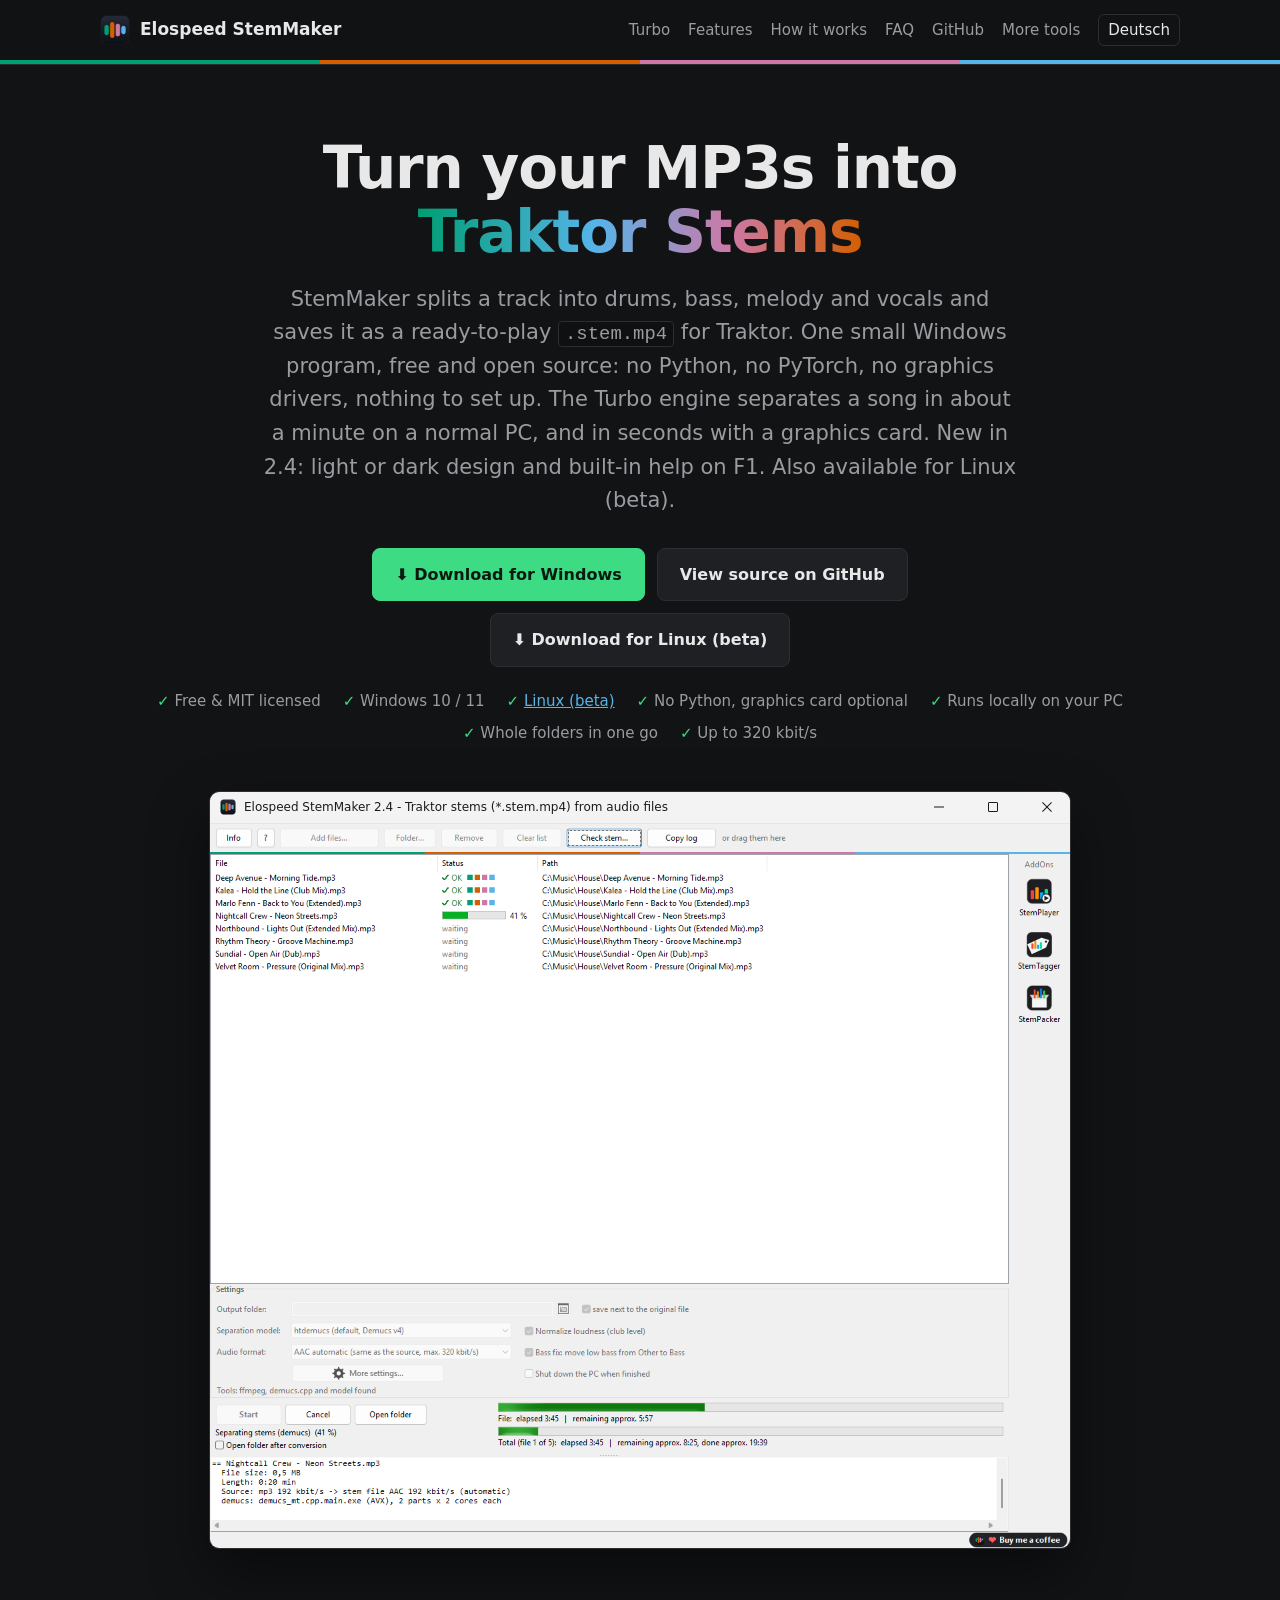
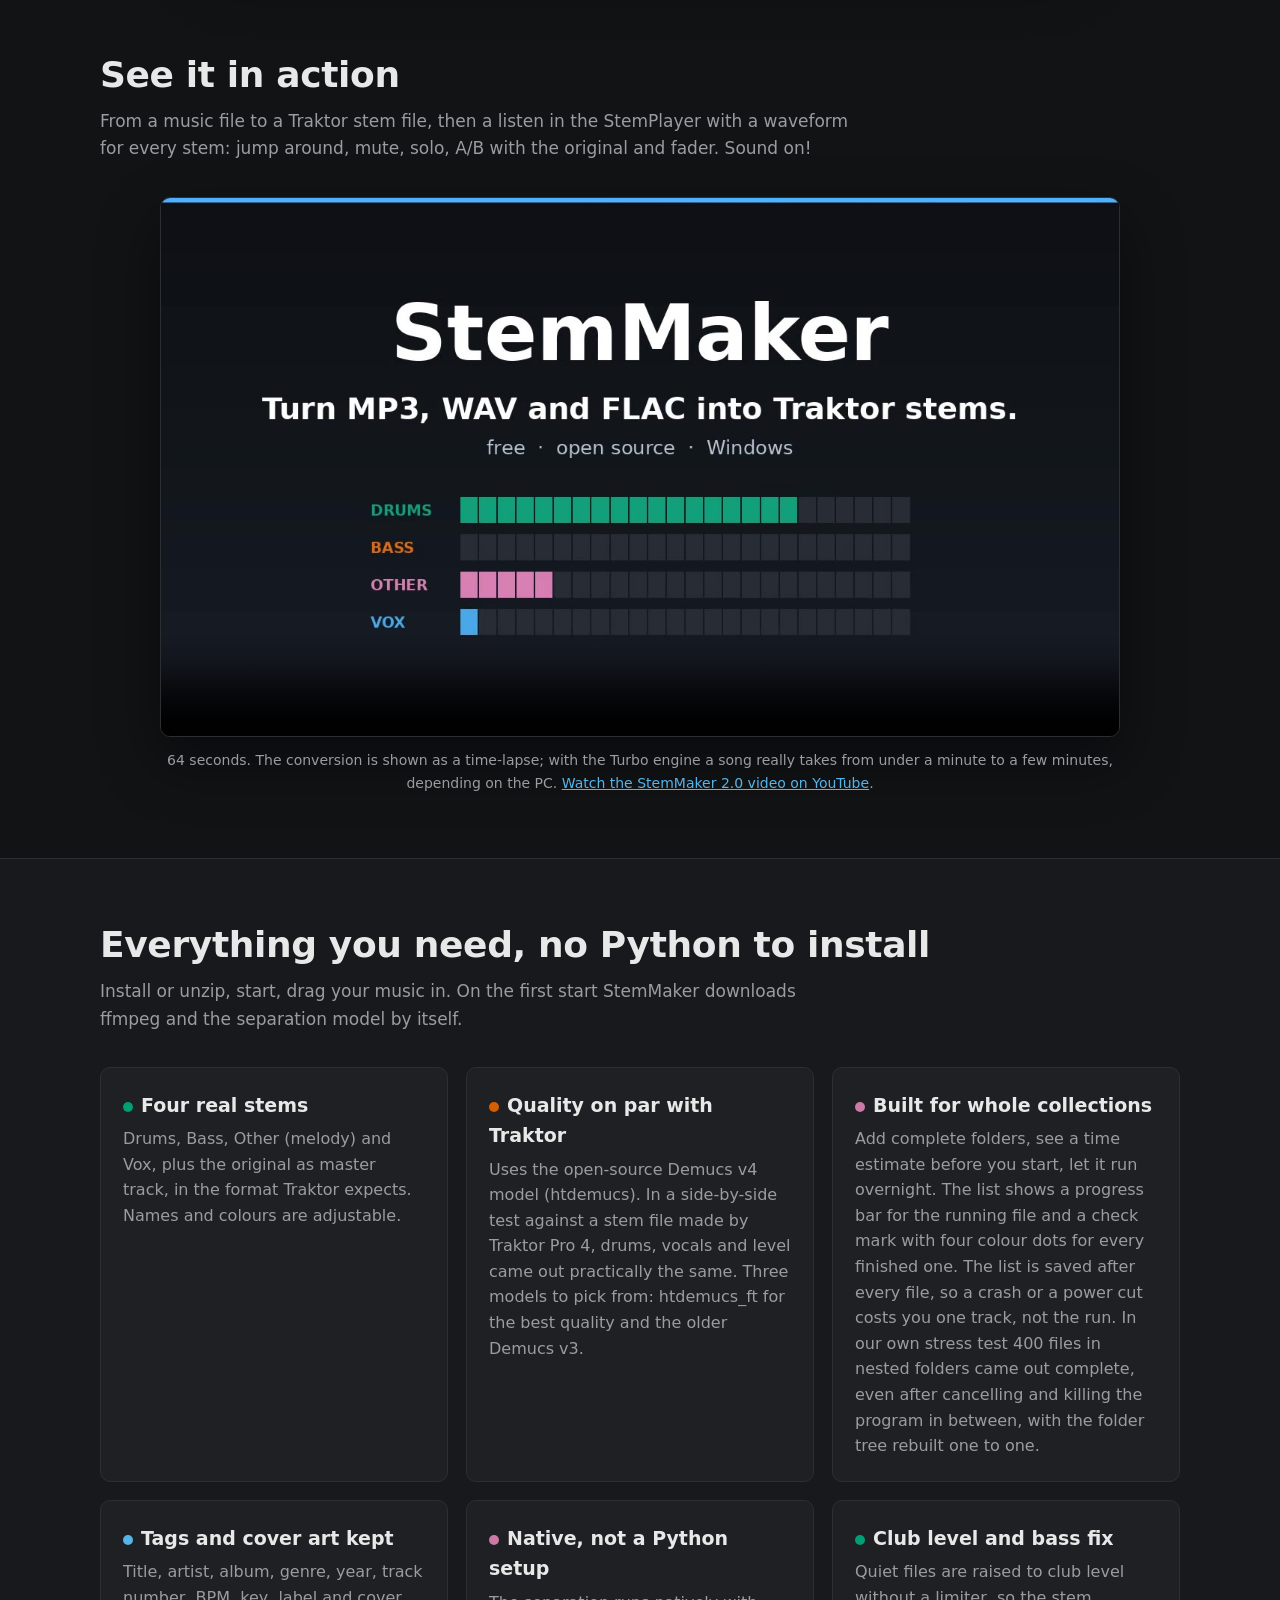
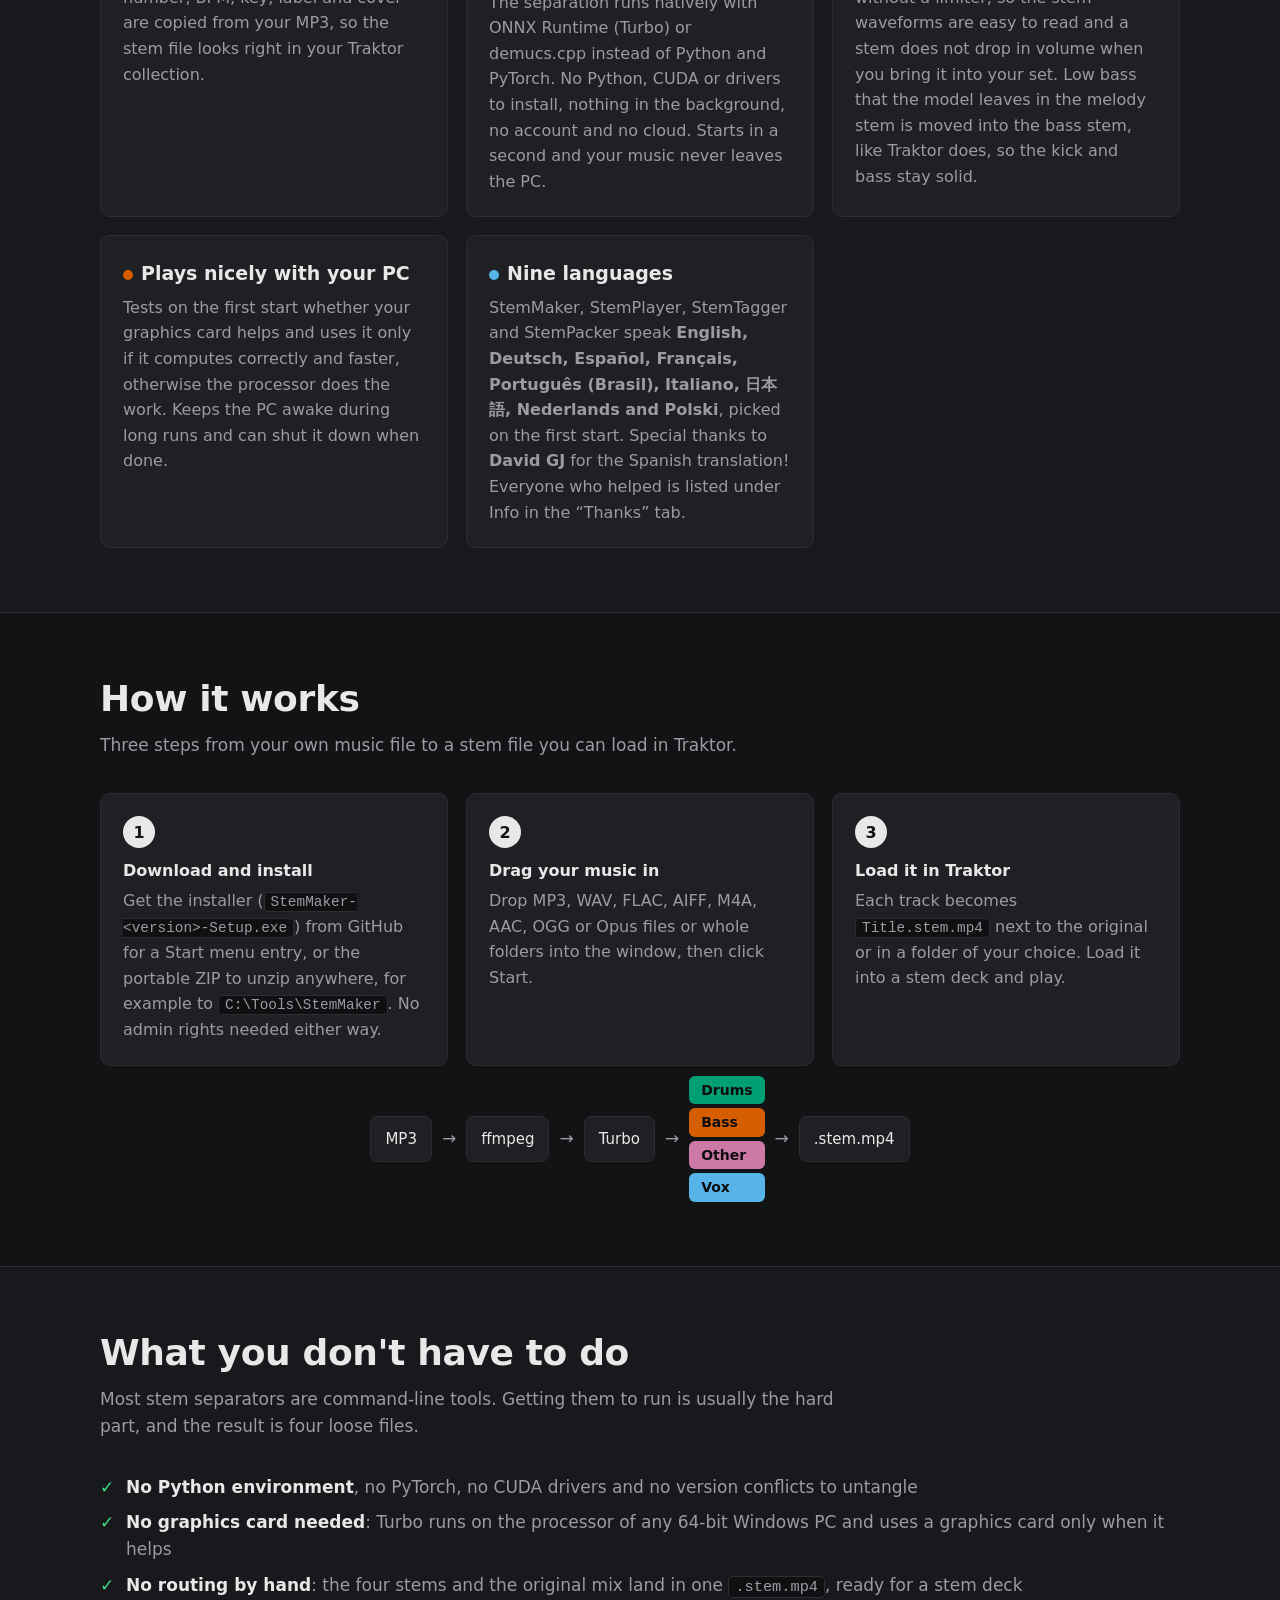
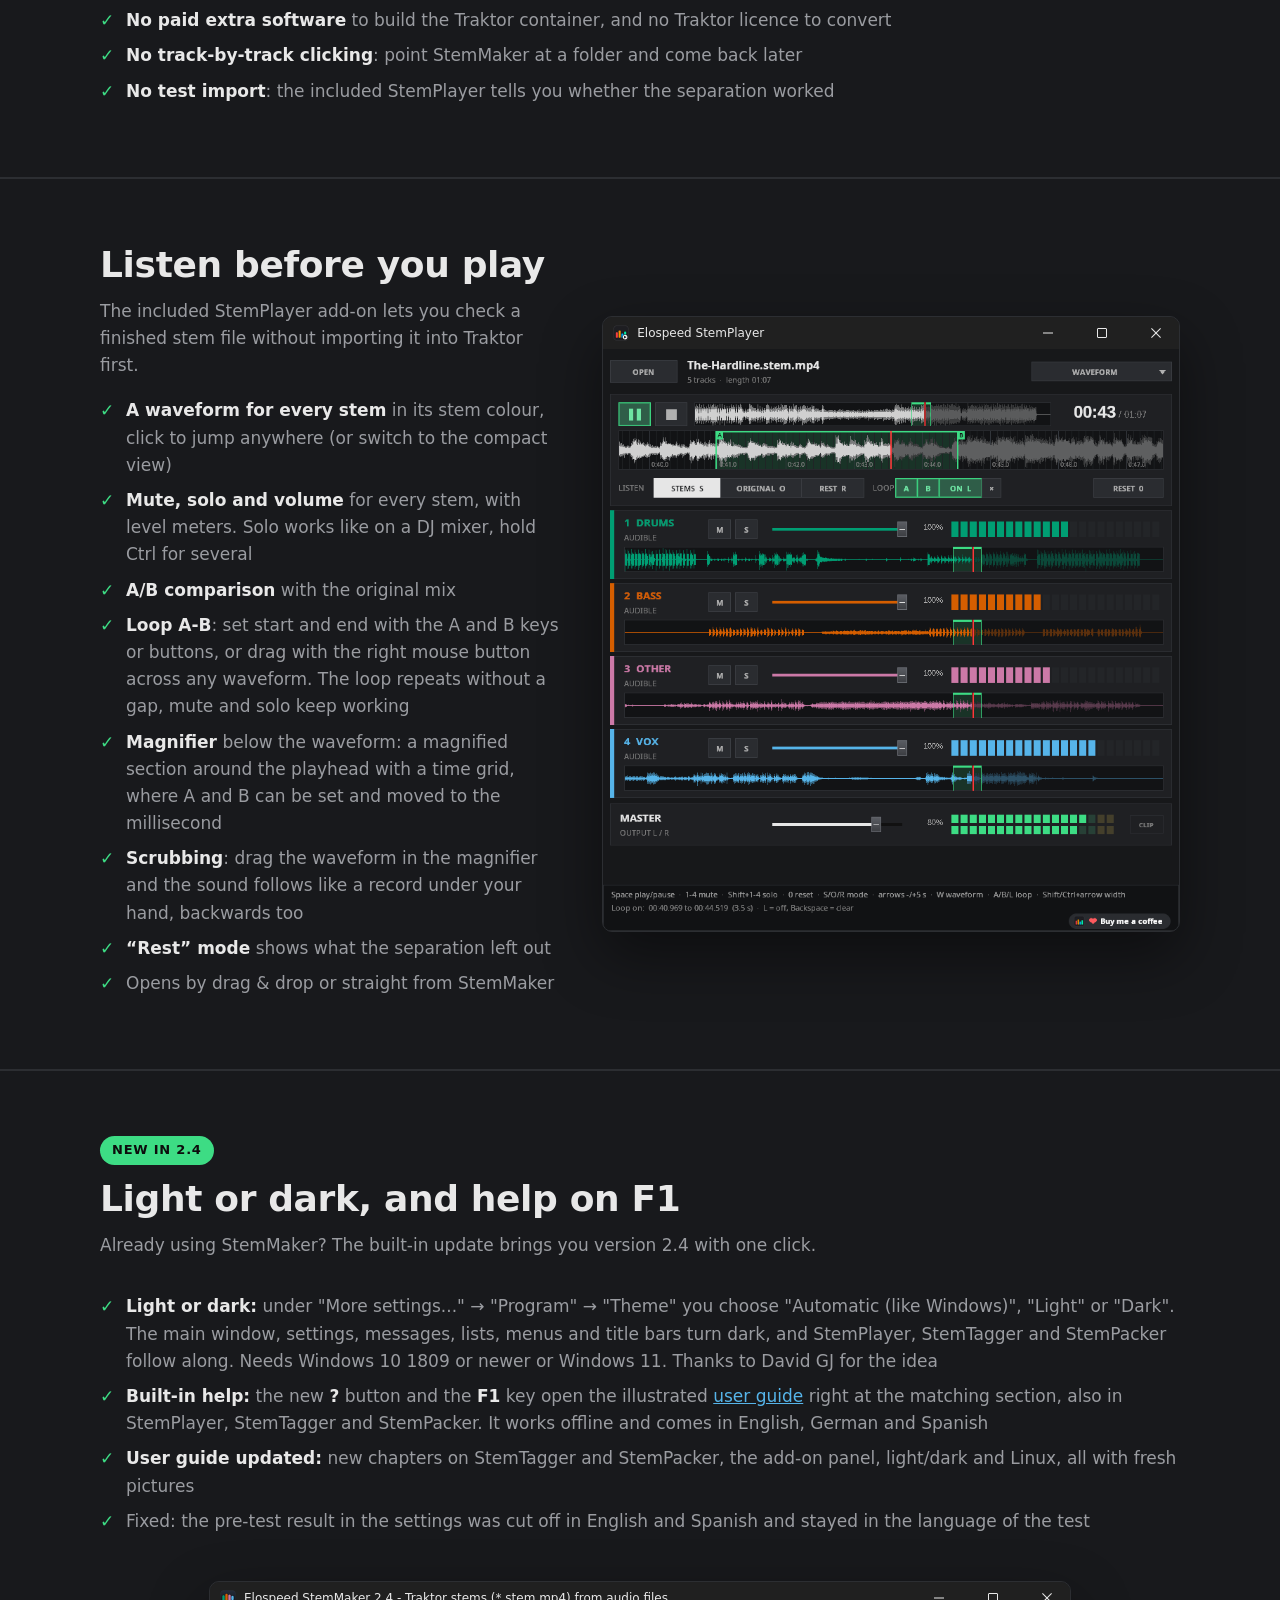
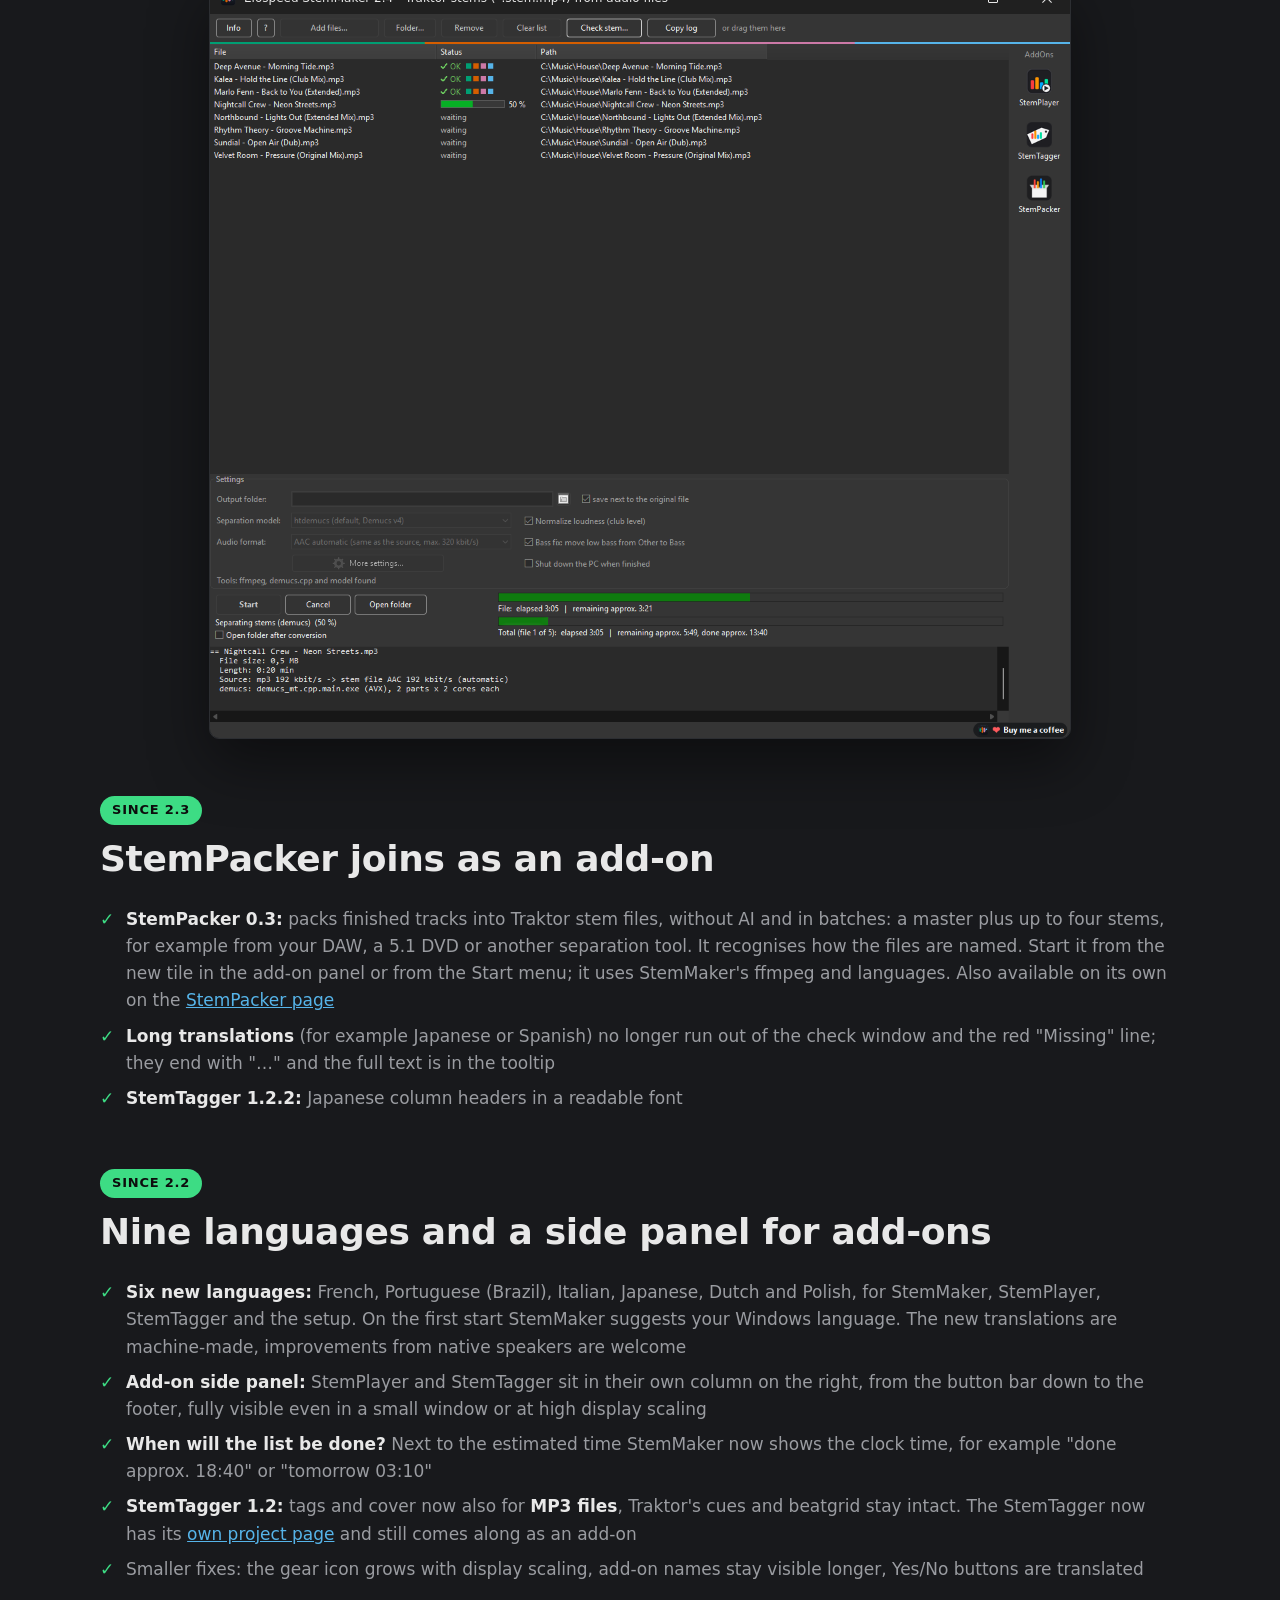
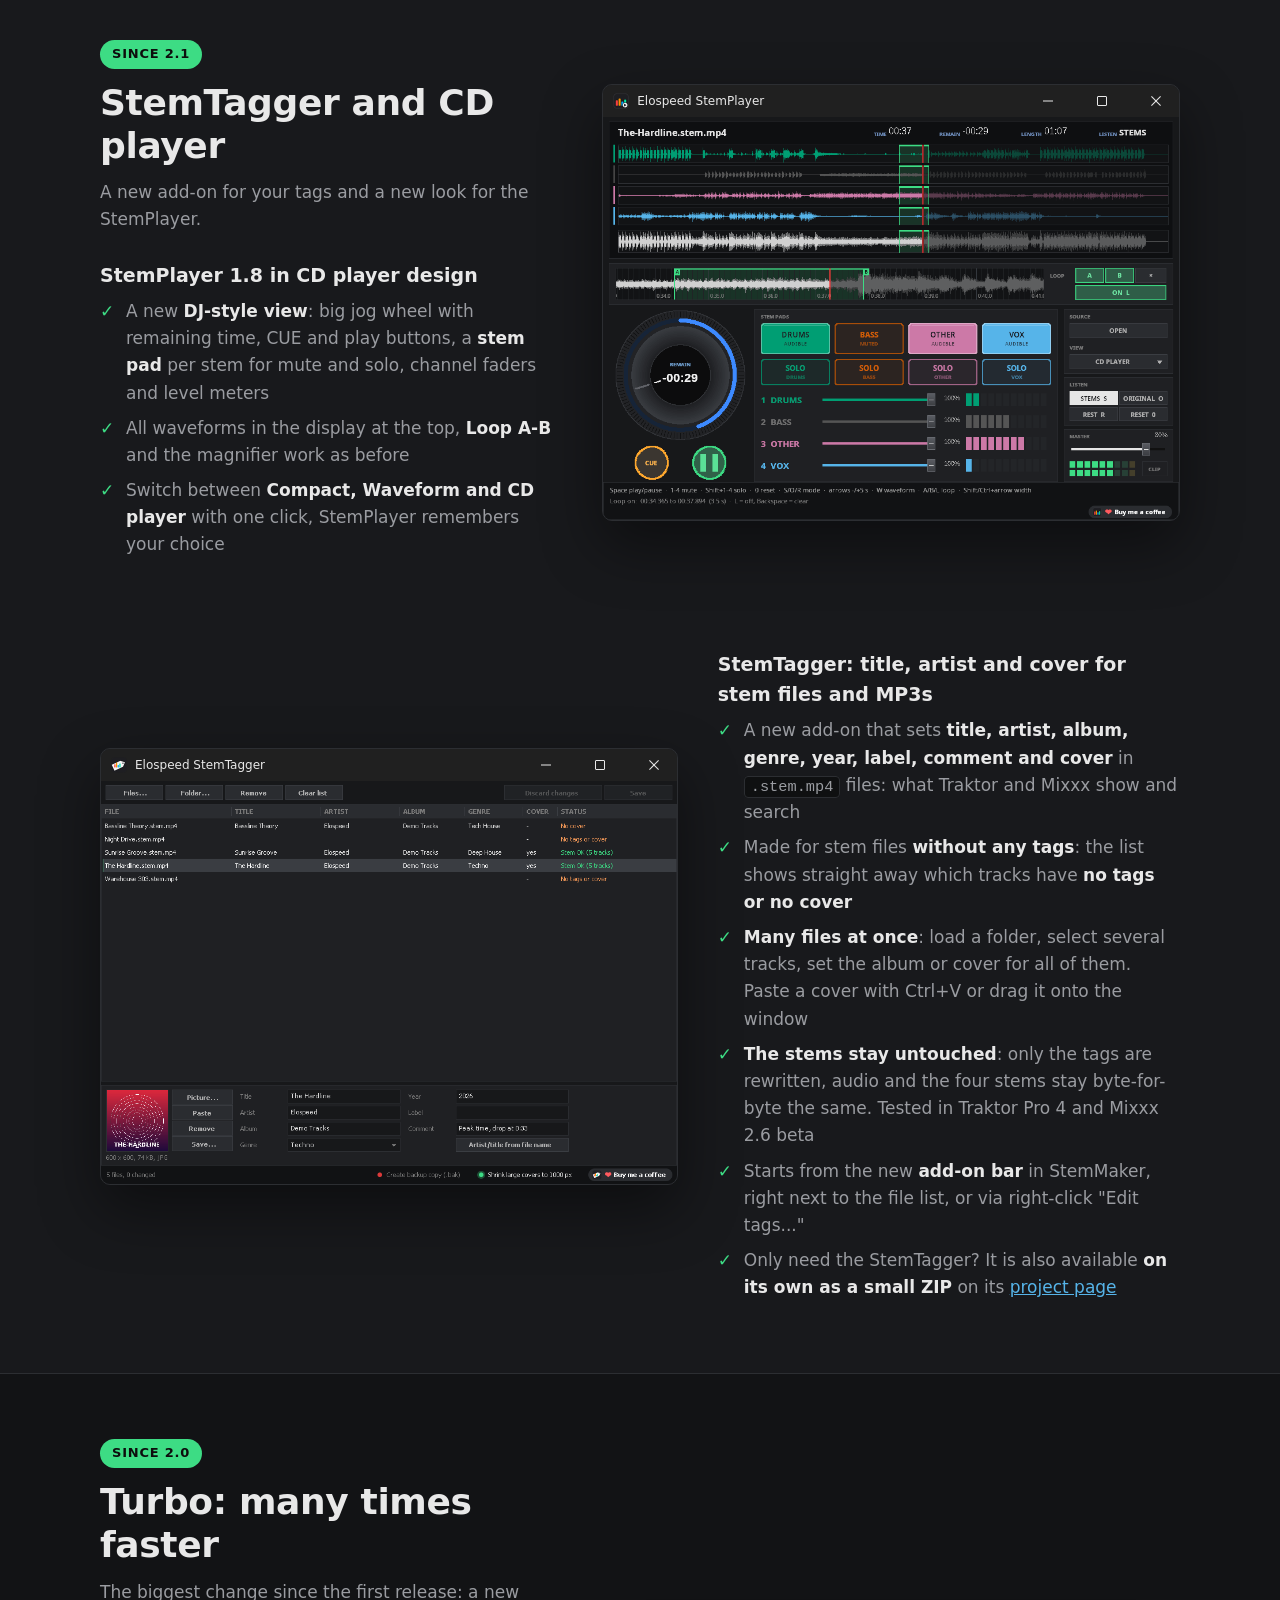
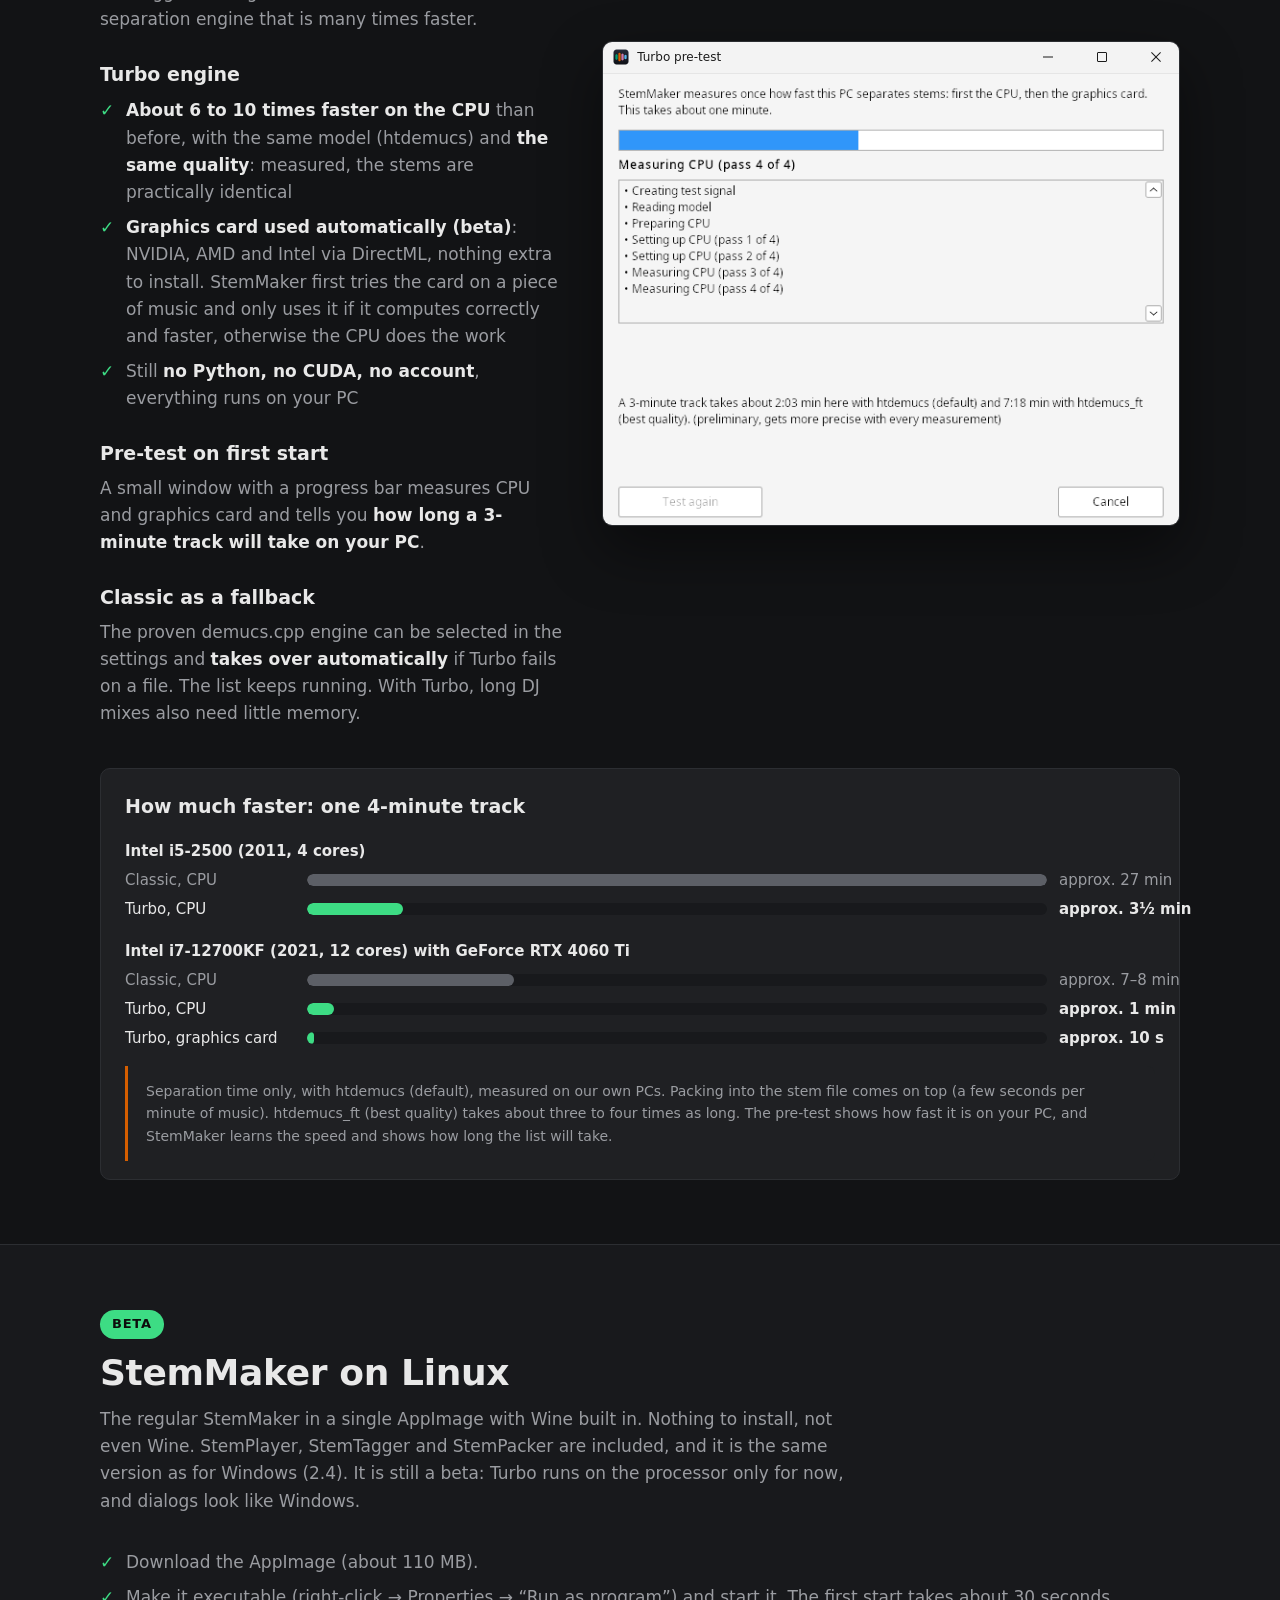
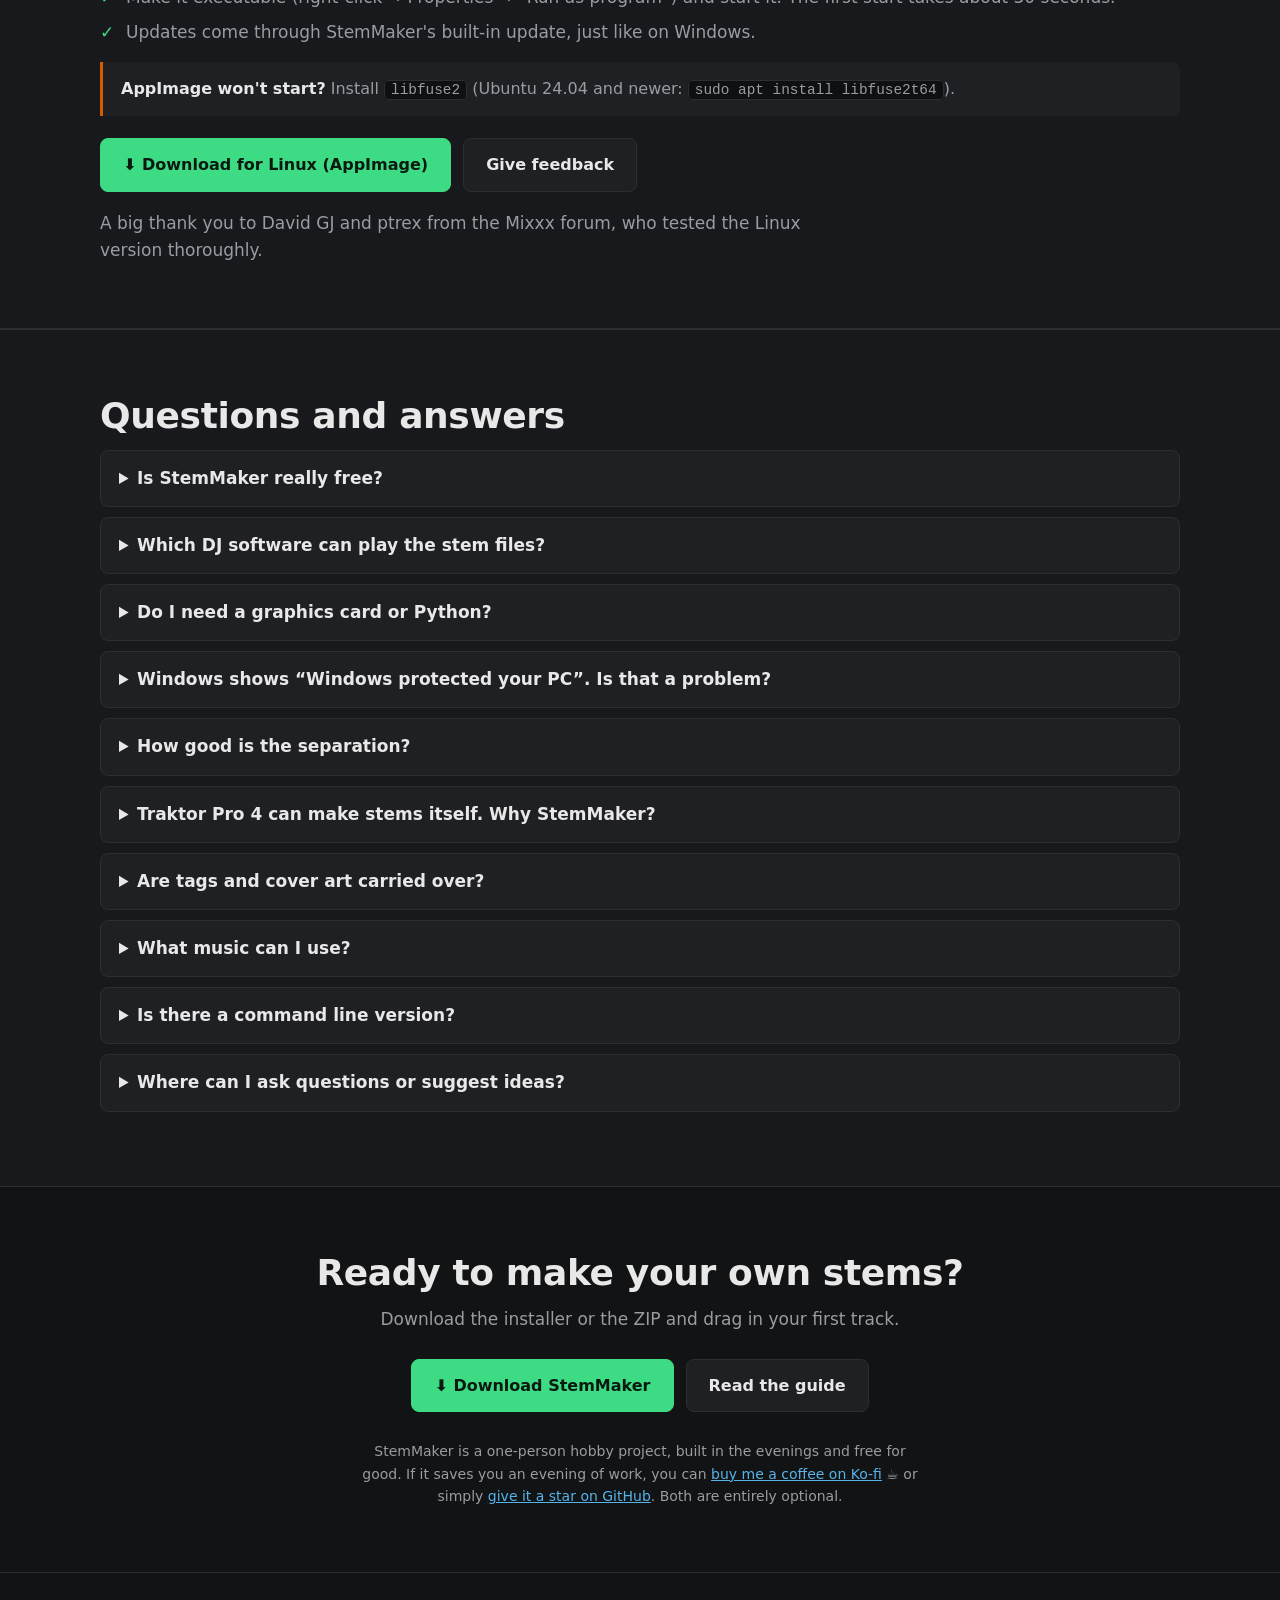
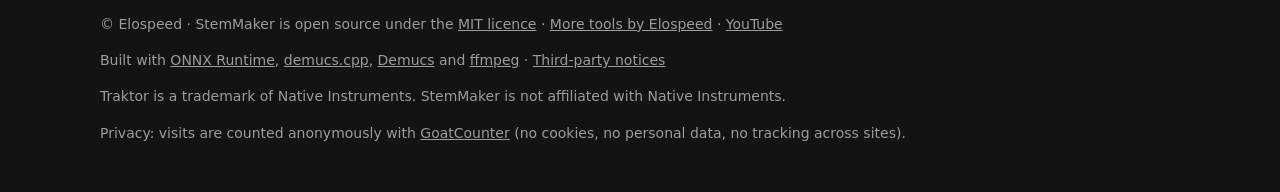
==== commit 2779c978: "Projektseite: anonyme Besucherzählung mit GoatCounter (EN/DE)" ====
--- a/site/index.html
+++ b/site/index.html
@@ -406,8 +406,10 @@
     <div>© Elospeed · StemMaker is open source under the <a href="https://github.com/Elospeed/StemMaker/blob/main/LICENSE">MIT licence</a> · <a href="https://elospeed.github.io/">More tools by Elospeed</a> · <a href="https://www.youtube.com/@elospeed">YouTube</a></div>
     <div>Built with <a href="https://onnxruntime.ai">ONNX Runtime</a>, <a href="https://github.com/sevagh/demucs.cpp">demucs.cpp</a>, <a href="https://github.com/facebookresearch/demucs">Demucs</a> and <a href="https://ffmpeg.org">ffmpeg</a> · <a href="https://github.com/Elospeed/StemMaker/blob/main/THIRD-PARTY-NOTICES.md">Third-party notices</a></div>
     <div>Traktor is a trademark of Native Instruments. StemMaker is not affiliated with Native Instruments.</div>
+    <div>Privacy: visits are counted anonymously with <a href="https://www.goatcounter.com/help/privacy">GoatCounter</a> (no cookies, no personal data, no tracking across sites).</div>
   </div>
 </footer>
 
+<script data-goatcounter="https://elospeed.goatcounter.com/count" async src="https://gc.zgo.at/count.js"></script>
 </body>
 </html>
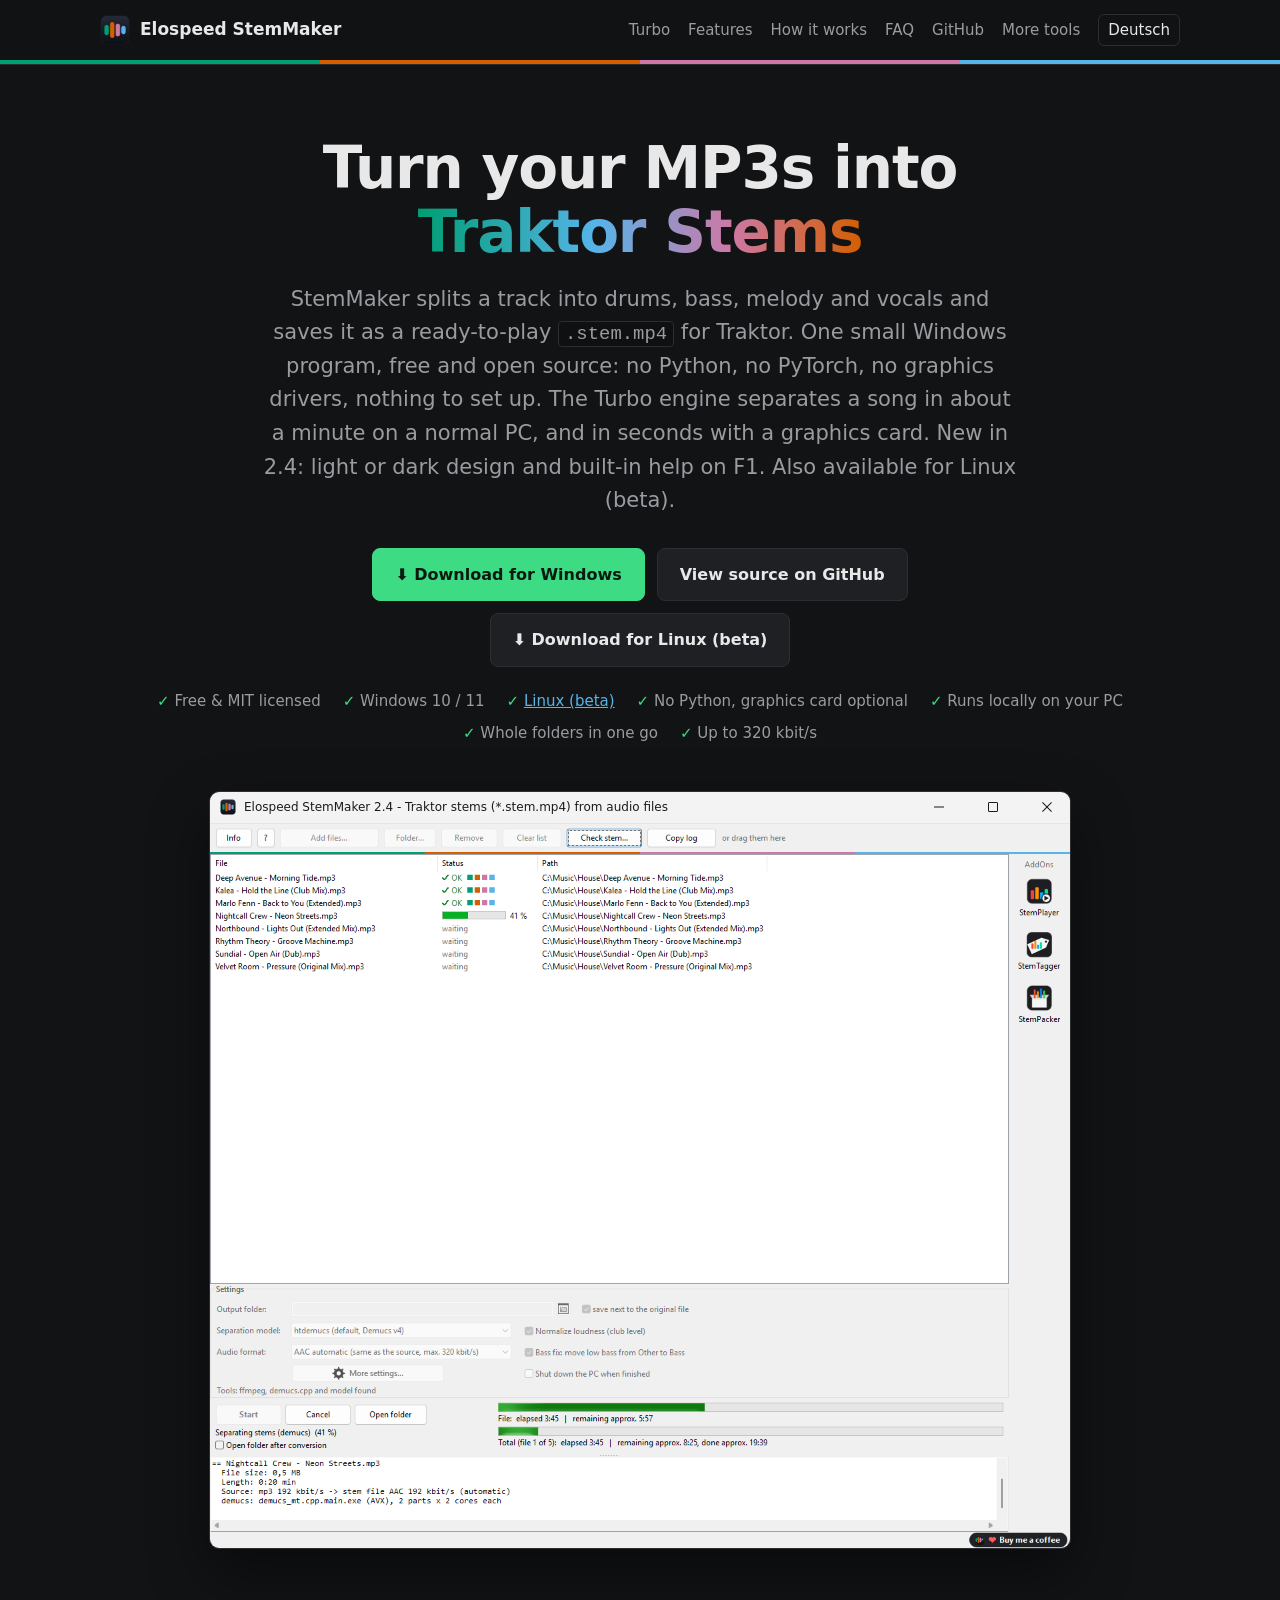
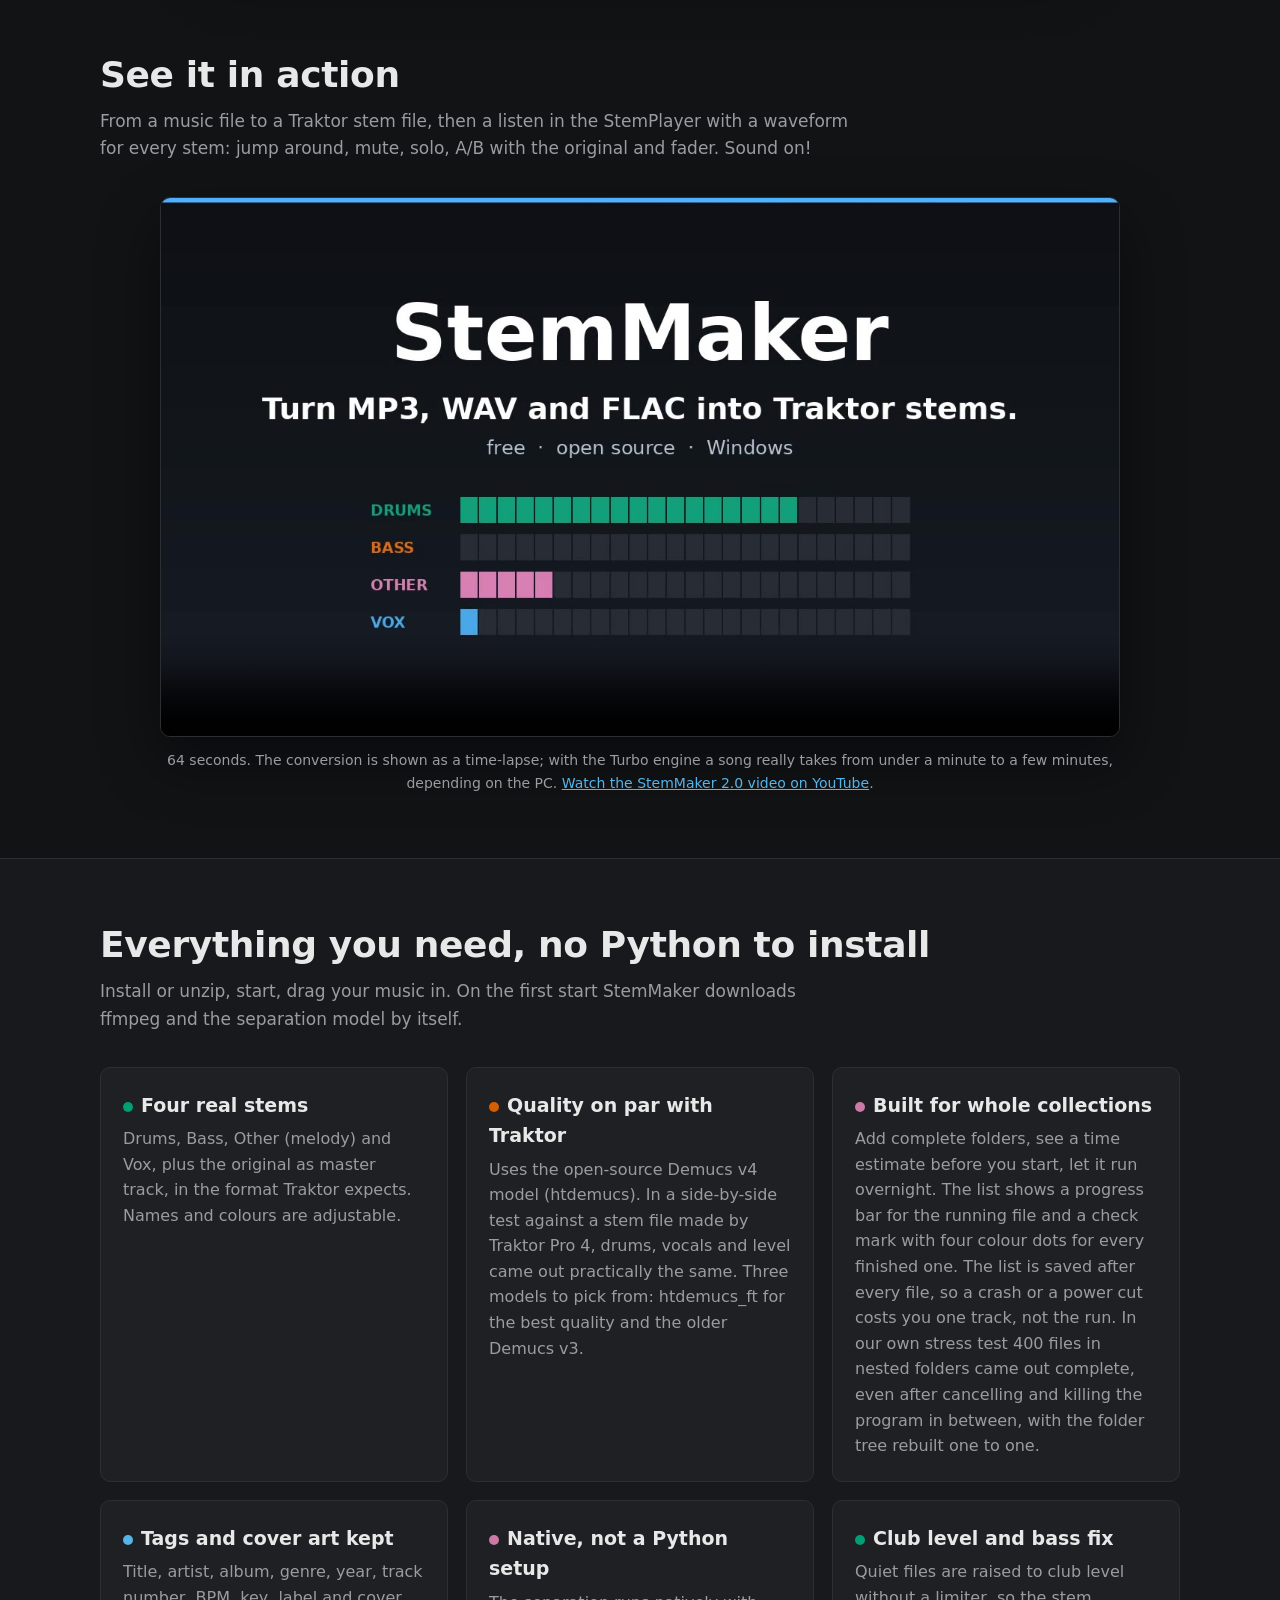
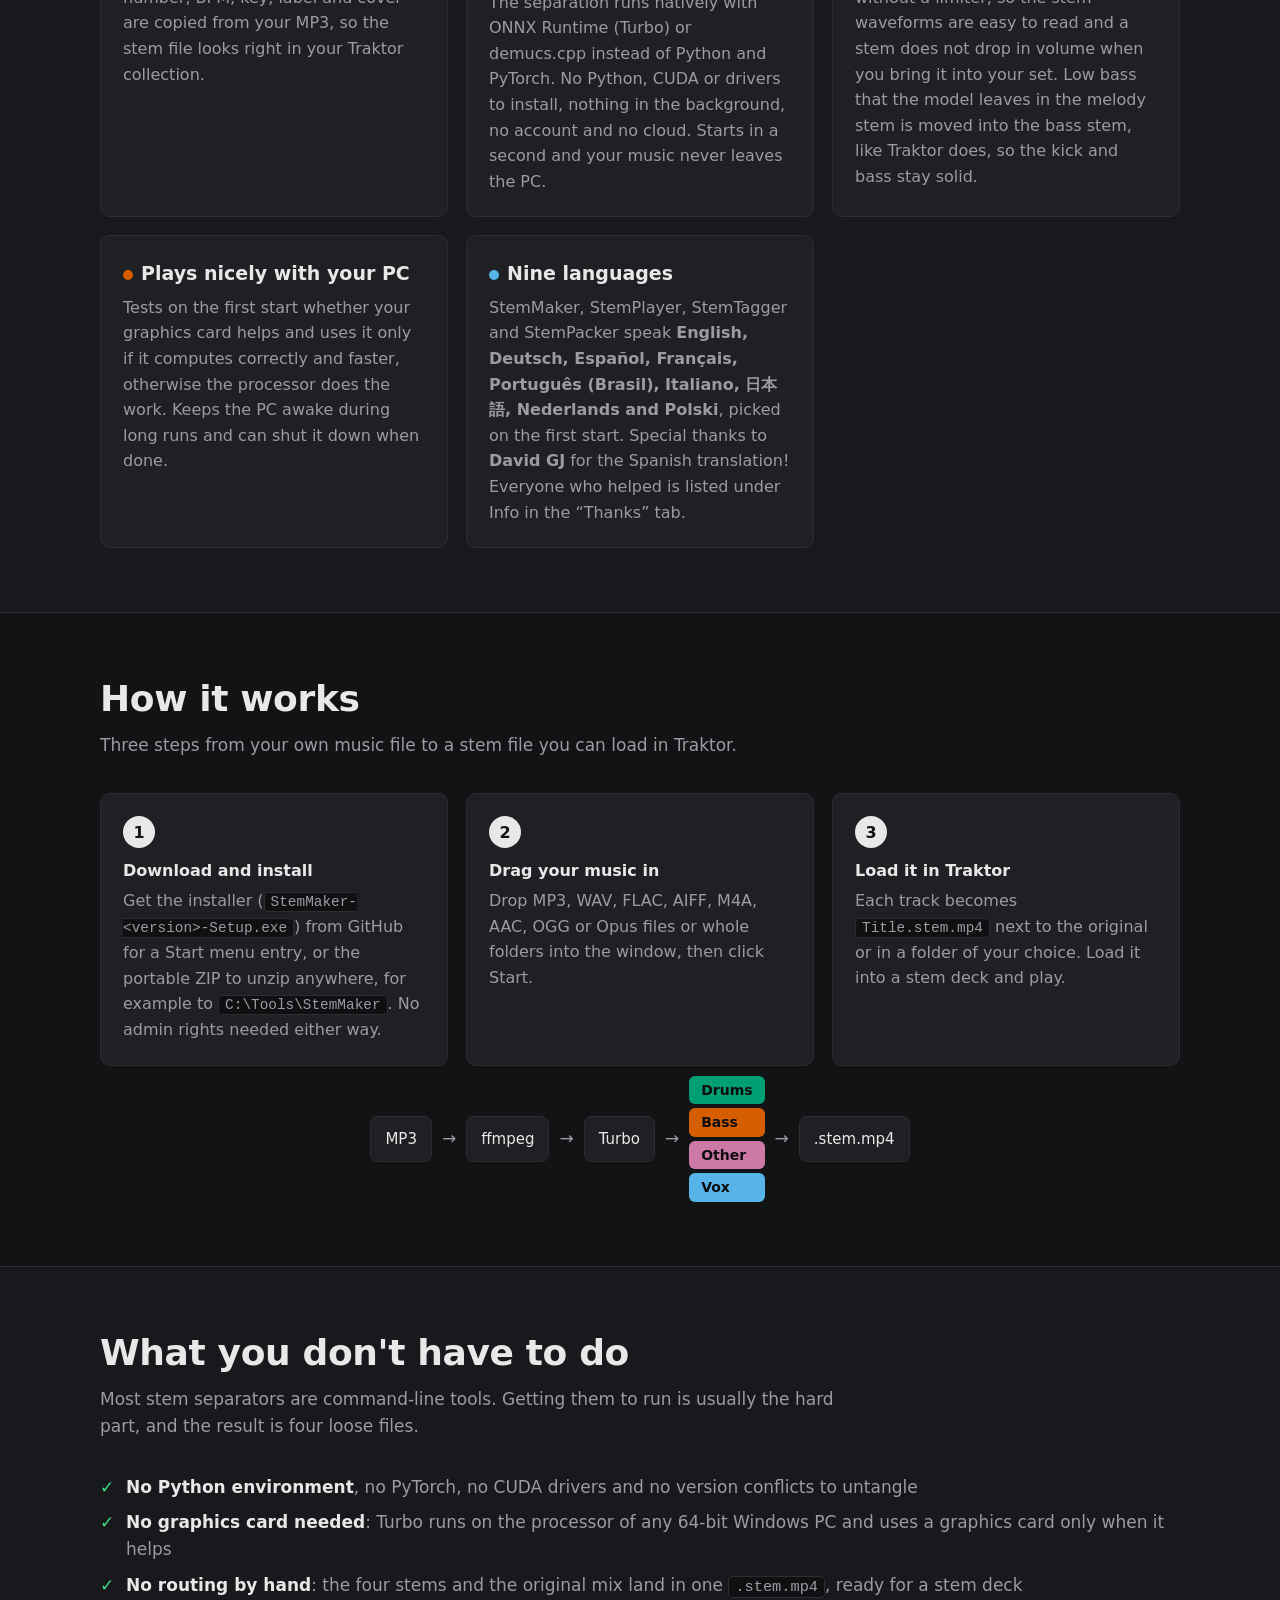
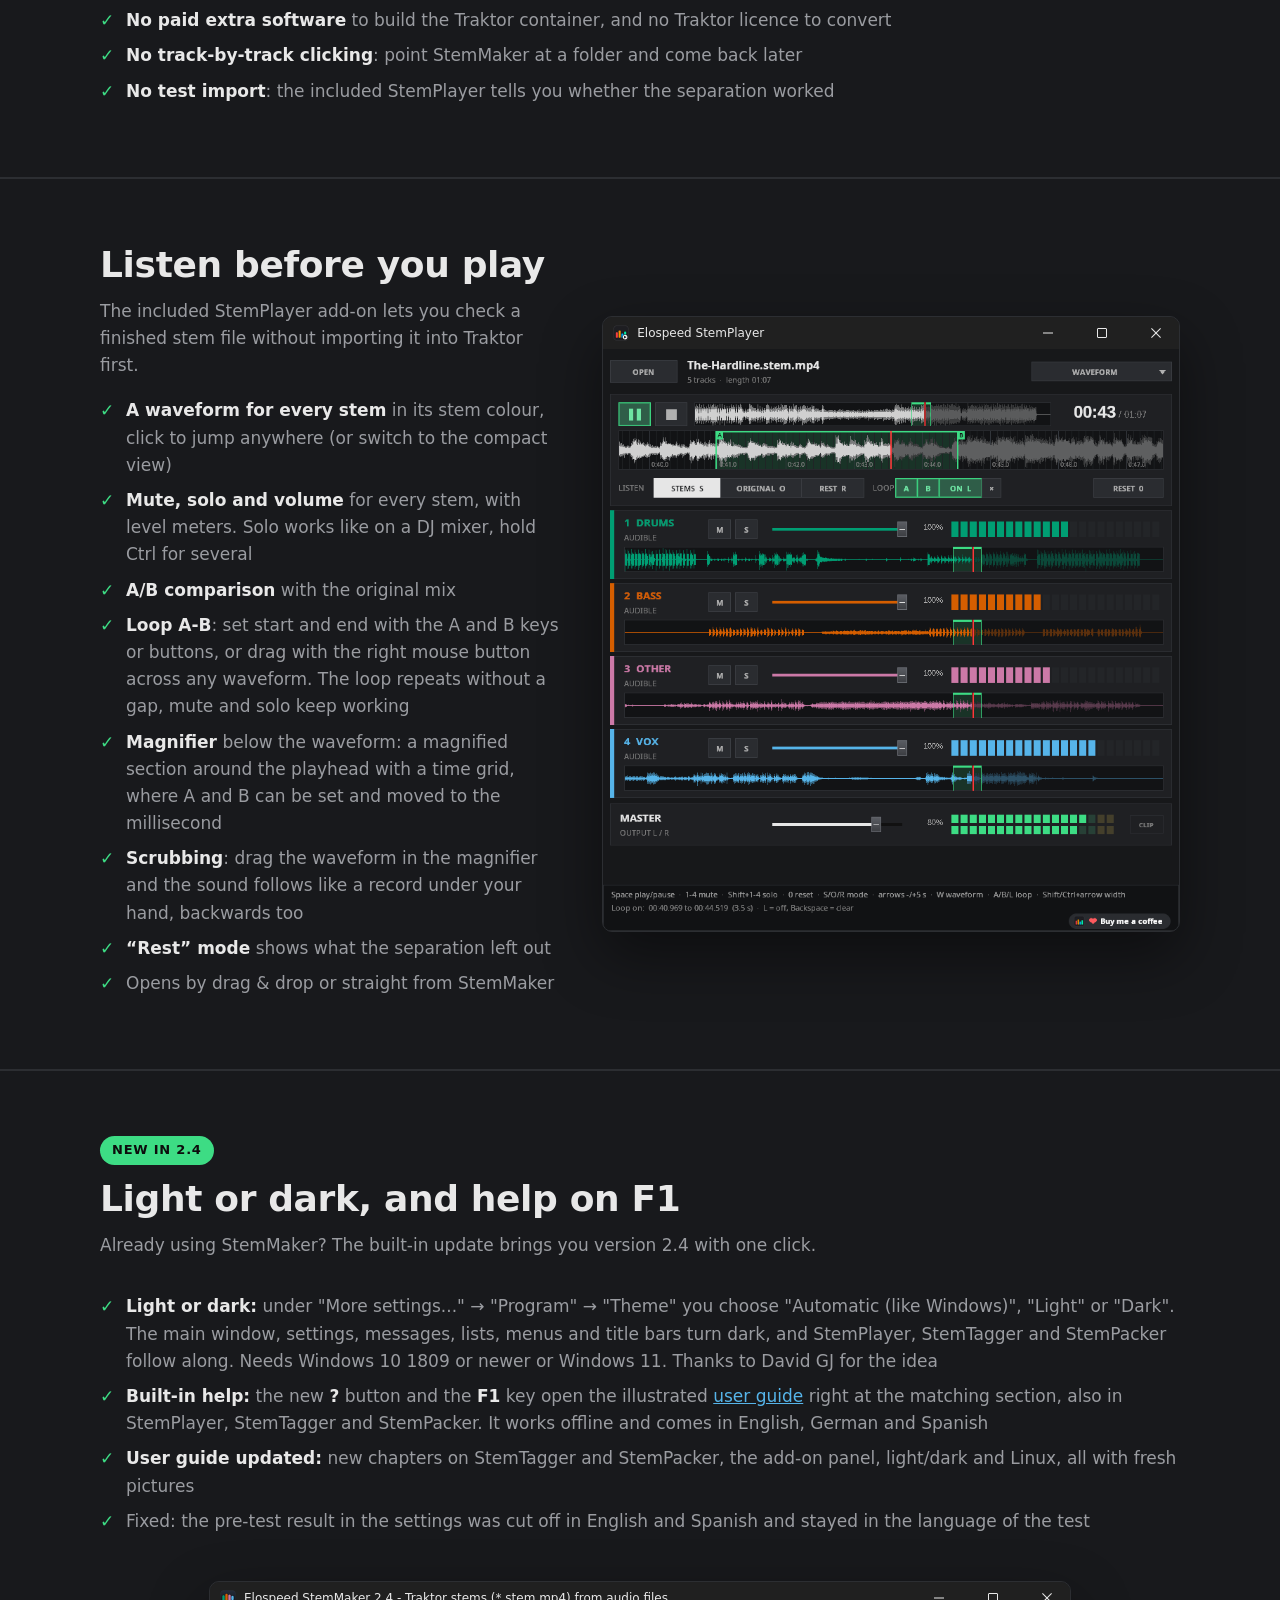
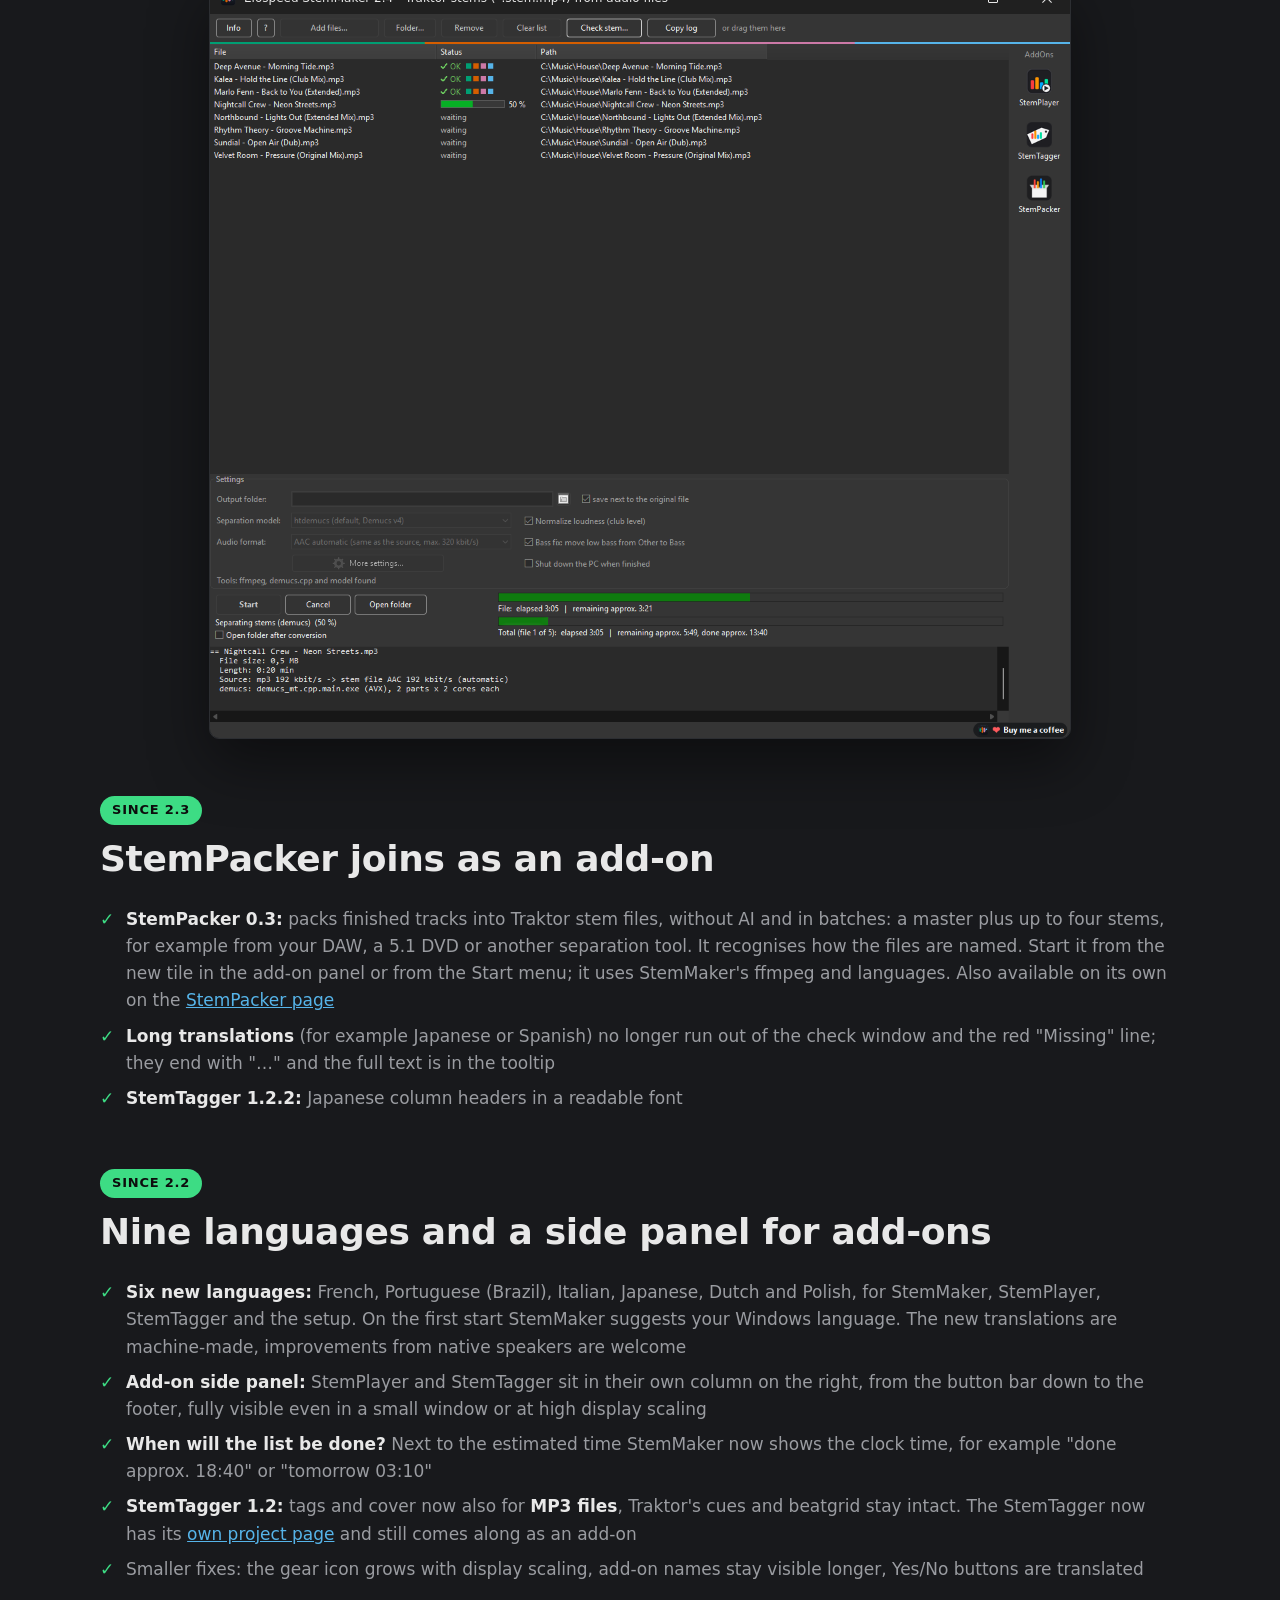
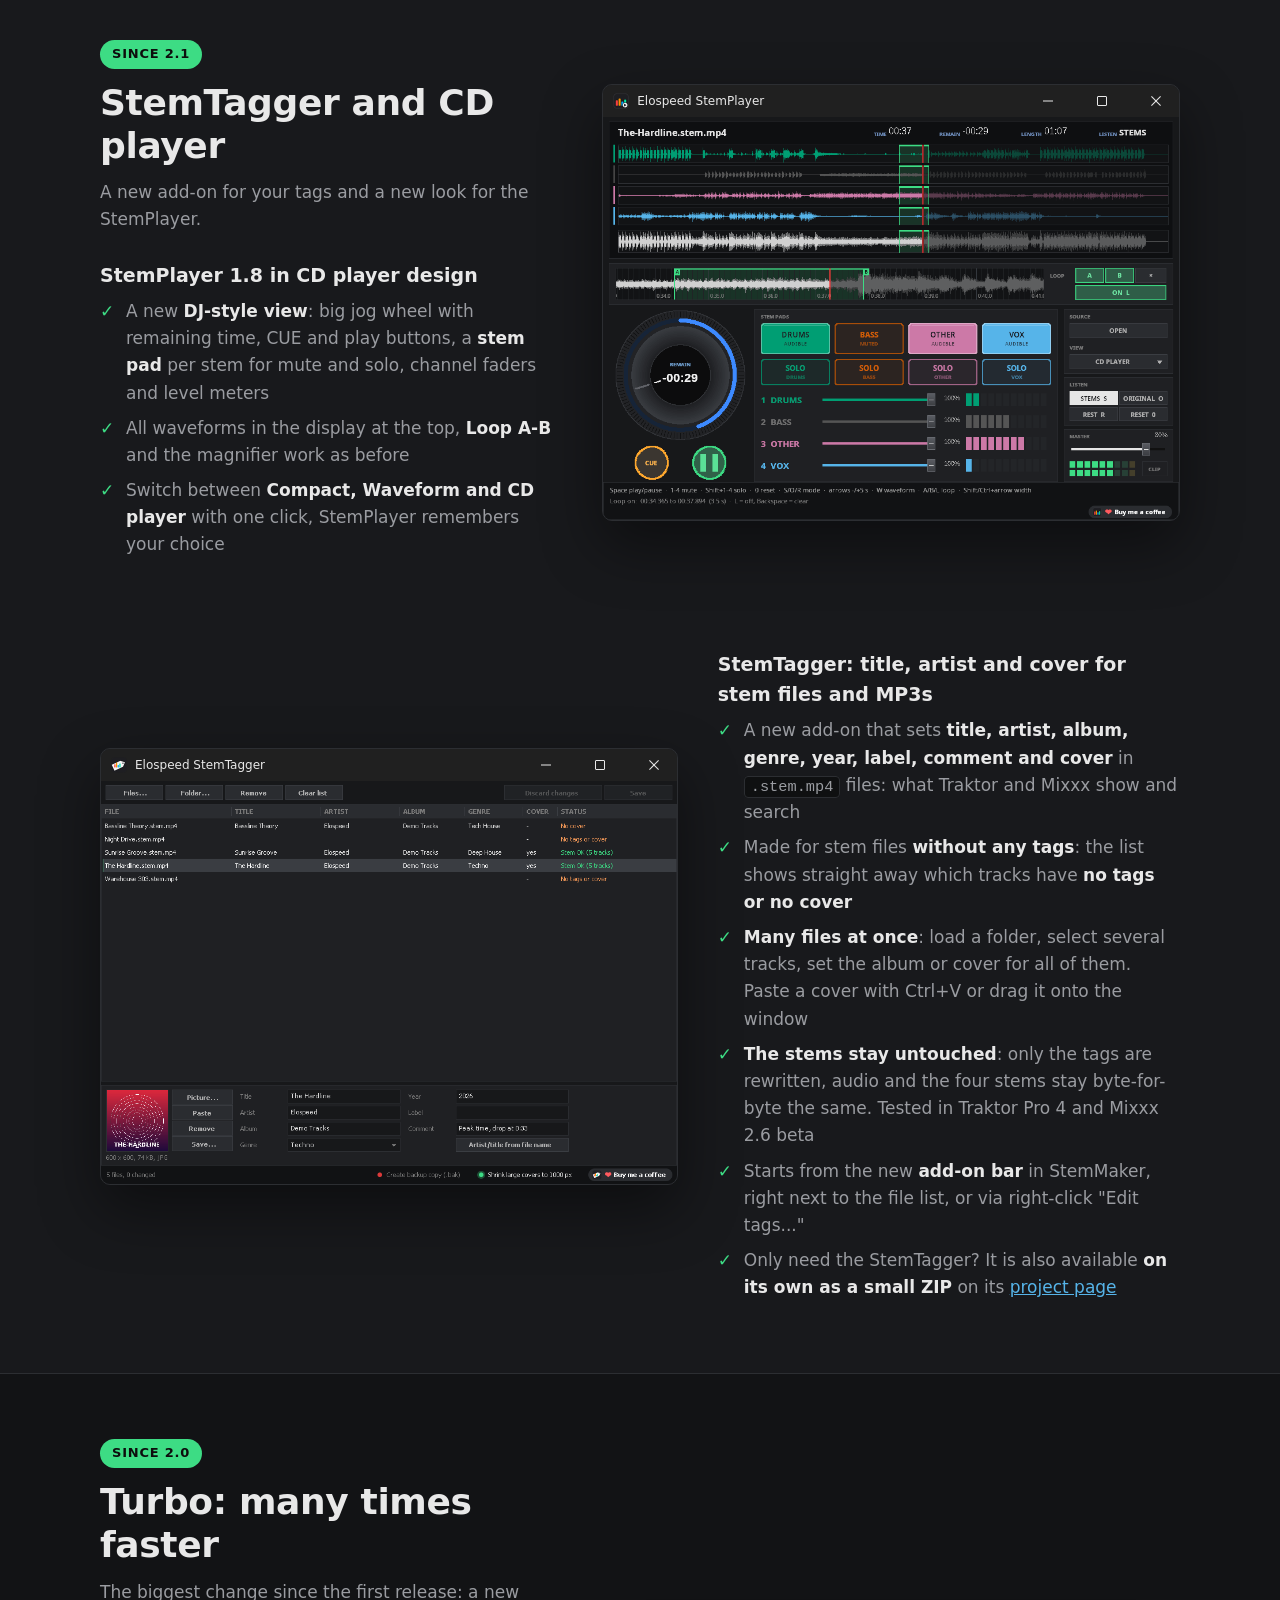
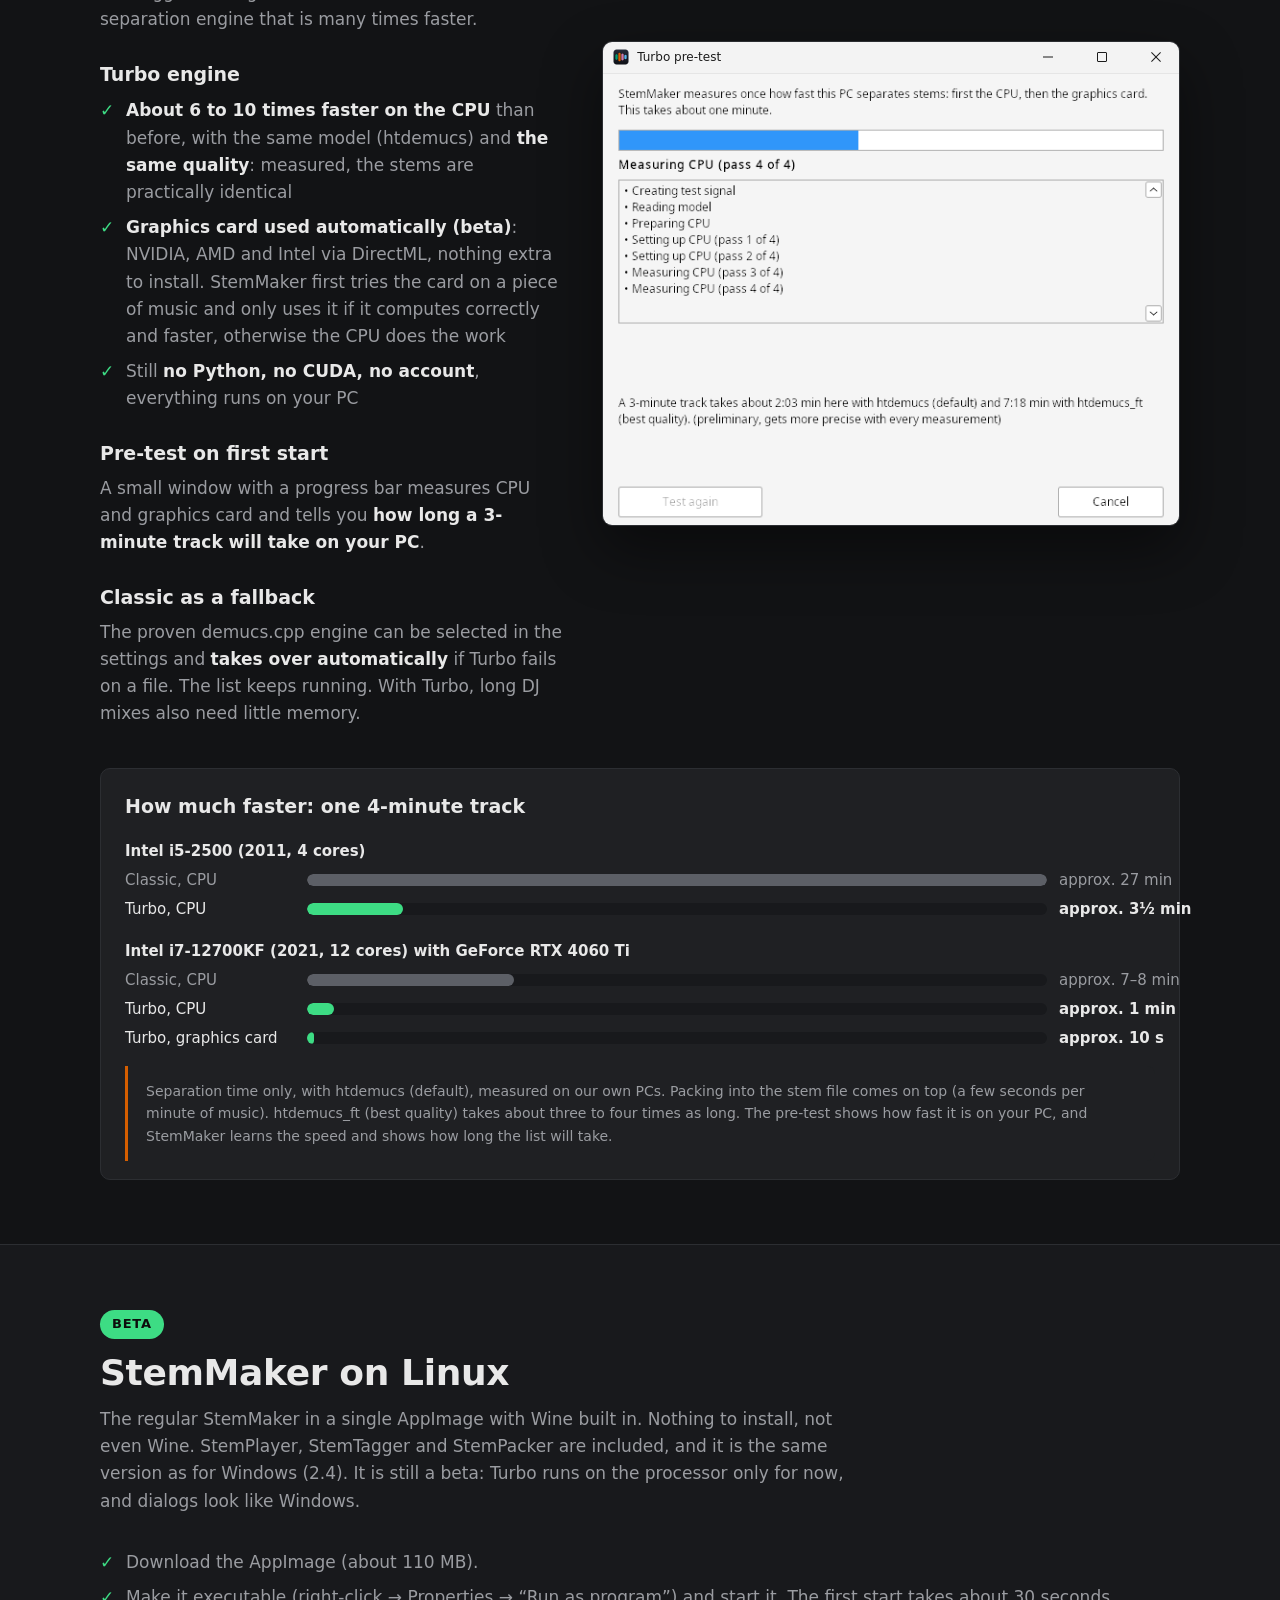
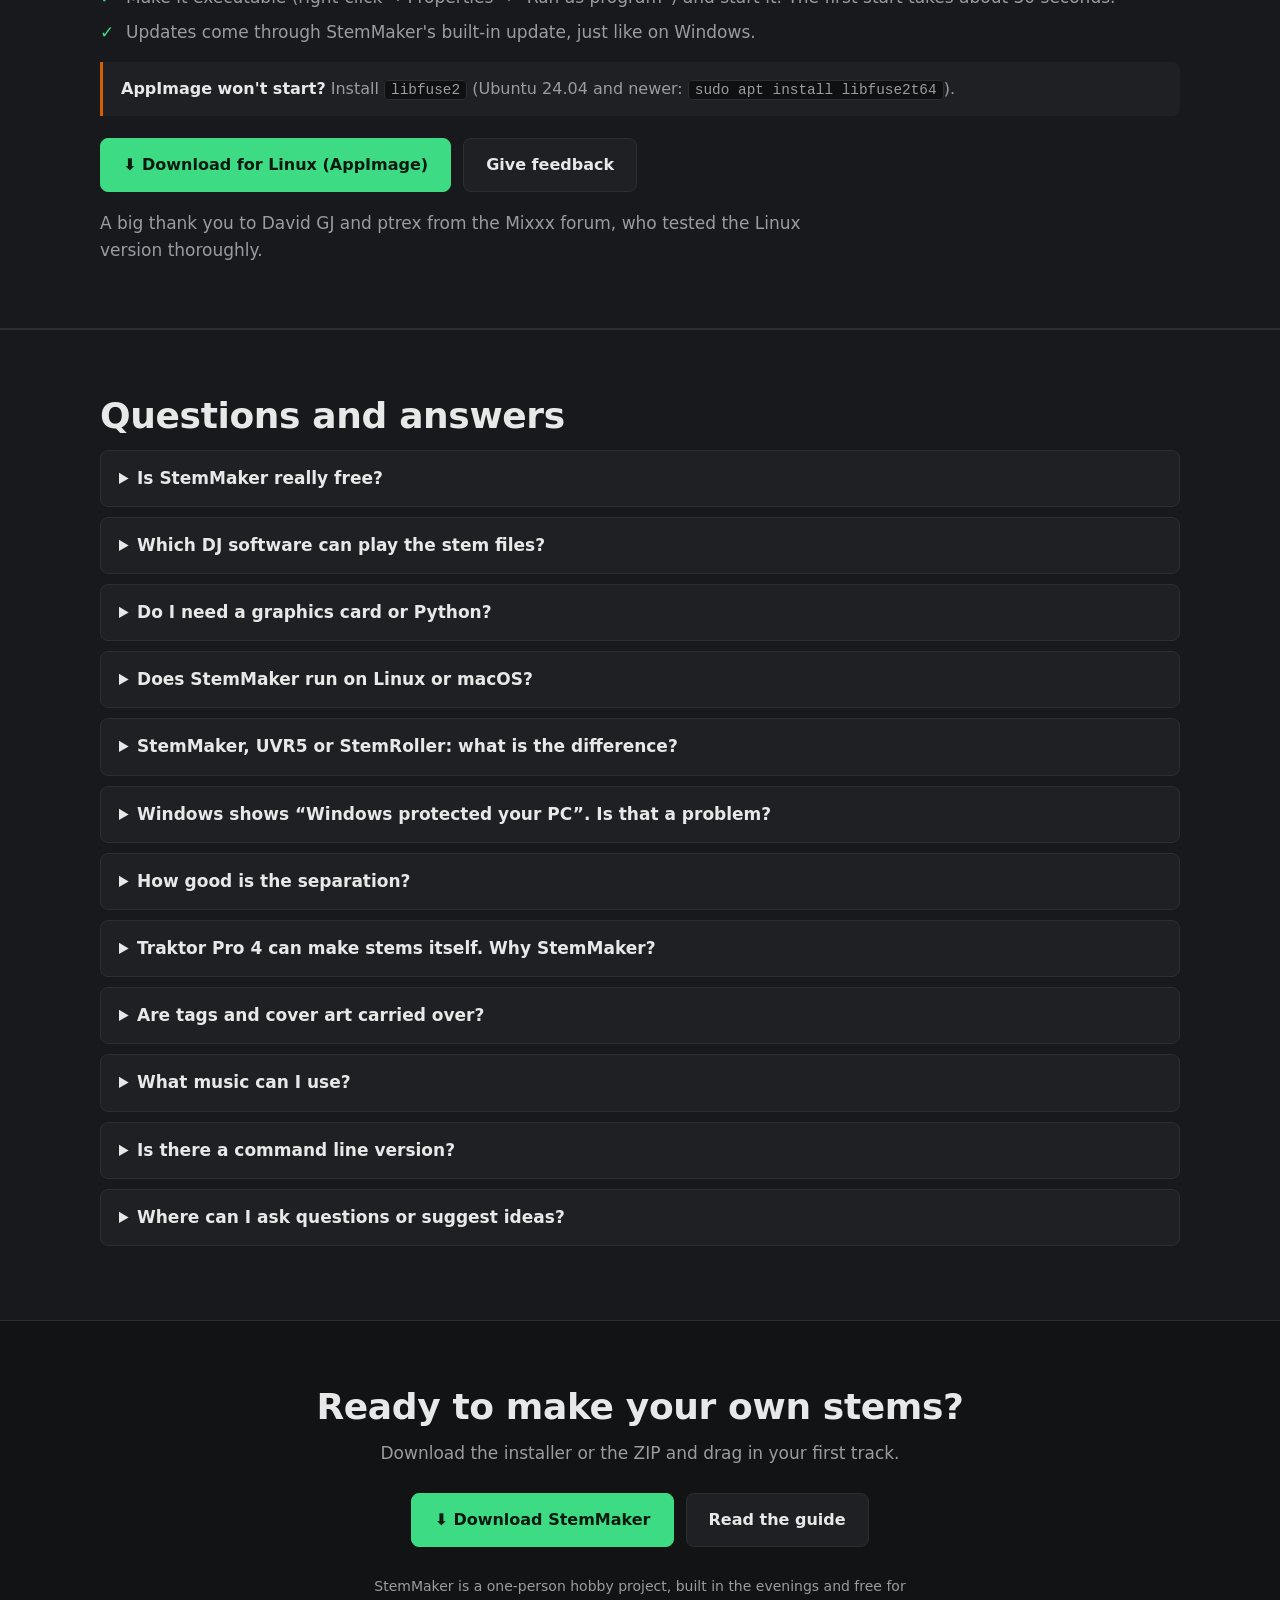
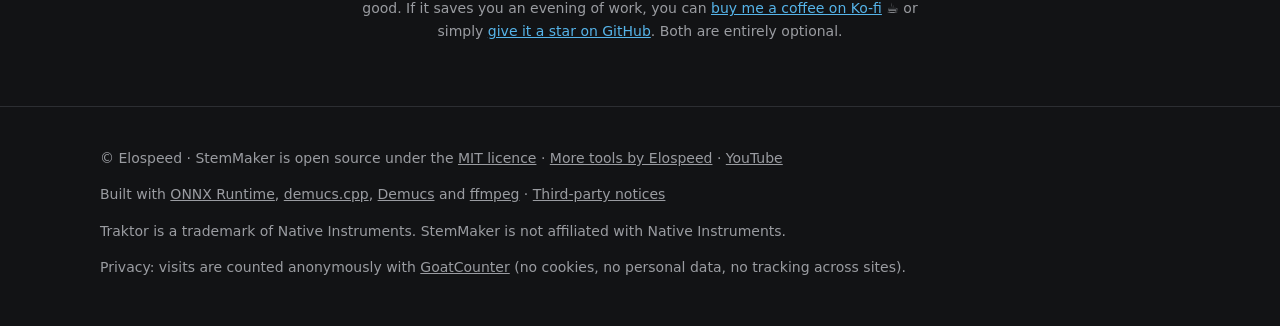
==== commit 59b70ffa: "Projektseite: FAQ zu Linux/macOS und UVR5/StemRoller, featureList und FAQ als strukturierte Daten (E" ====
--- a/site/index.html
+++ b/site/index.html
@@ -44,11 +44,127 @@
   "url": "https://elospeed.github.io/StemMaker/",
   "downloadUrl": "https://github.com/Elospeed/StemMaker/releases/latest",
   "softwareVersion": "2.4",
+  "featureList": [
+    "Separates music into four stems: drums, bass, other (melody) and vocals",
+    "Writes ready-to-use Traktor stem files (.stem.mp4) in one step",
+    "Processes whole folders in a list and resumes after a stop",
+    "Turbo engine (ONNX Runtime) runs on the CPU; optional graphics card via DirectML (NVIDIA, AMD, Intel)",
+    "No Python, no PyTorch, no CUDA to install",
+    "Copies tags and cover art from the source file",
+    "Works with Traktor Pro 4 and Mixxx 2.6",
+    "Includes StemPlayer, StemTagger and StemPacker add-ons",
+    "Nine languages, light and dark design",
+    "Windows 10/11 (64-bit) and Linux (beta, AppImage)"
+  ],
   "license": "https://opensource.org/licenses/MIT",
   "isAccessibleForFree": true,
   "offers": { "@type": "Offer", "price": "0", "priceCurrency": "USD" },
   "author": { "@type": "Organization", "name": "Elospeed", "url": "https://elospeed.github.io/", "sameAs": ["https://github.com/Elospeed"] },
   "screenshot": "https://elospeed.github.io/StemMaker/img/stemmaker-en.png"
+}
+</script>
+<script type="application/ld+json">
+{
+ "@context": "https://schema.org",
+ "@type": "FAQPage",
+ "mainEntity": [
+  {
+   "@type": "Question",
+   "name": "Is StemMaker really free?",
+   "acceptedAnswer": {
+    "@type": "Answer",
+    "text": "Yes. StemMaker is open source under the MIT licence. There are no ads, no account and no paid version. If you like it, you can leave a voluntary donation on Ko-fi."
+   }
+  },
+  {
+   "@type": "Question",
+   "name": "Which DJ software can play the stem files?",
+   "acceptedAnswer": {
+    "@type": "Answer",
+    "text": "The files follow the open NI stem format (an MP4 with master plus four stems and stem metadata), the same way Stemgen builds them. Confirmed so far: Traktor Pro 4: tested by us, all four stems play in the Stem Decks. Mixxx 2.6 (currently in beta): tested by us, the files load as stems with four stem controls, names, colours and a coloured stem waveform. The stable Mixxx 2.5 cannot play stems yet. Any other software that reads .stem.mp4 should work too."
+   }
+  },
+  {
+   "@type": "Question",
+   "name": "Do I need a graphics card or Python?",
+   "acceptedAnswer": {
+    "@type": "Answer",
+    "text": "No. StemMaker brings its separation engine along (ONNX Runtime, with demucs.cpp as a fallback), so there is no Python environment, no PyTorch and no CUDA driver to install and nothing that can conflict with other software on your PC. The Turbo engine runs fast on the processor alone. If you have a graphics card (NVIDIA, AMD or Intel), StemMaker tests it on the first start and uses it only if it computes correctly and faster; that part is still marked beta. You need a 64-bit Windows 10 or 11 and an internet connection on the first start for the downloads (ffmpeg approx. 56 MB, model 81 MB)."
+   }
+  },
+  {
+   "@type": "Question",
+   "name": "Does StemMaker run on Linux or macOS?",
+   "acceptedAnswer": {
+    "@type": "Answer",
+    "text": "Linux: yes. There is an AppImage with Wine built in, so you install nothing extra (see StemMaker on Linux). It is still a beta, and there Turbo runs on the processor only. macOS: there is no version for macOS."
+   }
+  },
+  {
+   "@type": "Question",
+   "name": "StemMaker, UVR5 or StemRoller: what is the difference?",
+   "acceptedAnswer": {
+    "@type": "Answer",
+    "text": "All three separate music into stems with AI models. UVR5 and StemRoller save each stem as its own audio file; UVR5 offers many models and settings for the cleanest possible separation. StemMaker is made for DJs: it writes one finished .stem.mp4 per track that Traktor and Mixxx load directly as a stem file, with tags and cover, and works through whole folders on its own. If you need single WAV tracks, UVR5 or StemRoller fit better; if you want stem files for your DJ software, StemMaker saves the extra packing step."
+   }
+  },
+  {
+   "@type": "Question",
+   "name": "Windows shows “Windows protected your PC”. Is that a problem?",
+   "acceptedAnswer": {
+    "@type": "Answer",
+    "text": "StemMaker is not digitally signed, because signing certificates cost money every year. Click “More info” and then “Run anyway”. The full source code is on GitHub, and you can check the download on VirusTotal or build it yourself."
+   }
+  },
+  {
+   "@type": "Question",
+   "name": "How good is the separation?",
+   "acceptedAnswer": {
+    "@type": "Answer",
+    "text": "In our test against a stem file made by Traktor Pro 4 from the same track, StemMaker came out about level: drums, kick and vocals sounded nearly identical. Paid tools like RipX or Lalal.ai and special models in UVR5 separate even more cleanly. When you solo a stem you can sometimes hear small artifacts, as with every tool of this kind."
+   }
+  },
+  {
+   "@type": "Question",
+   "name": "Traktor Pro 4 can make stems itself. Why StemMaker?",
+   "acceptedAnswer": {
+    "@type": "Answer",
+    "text": "Honestly: if Traktor's own separation works for you, you don't need StemMaker. Since version 2.0 StemMaker is about as fast as Traktor 4 on the same processor, and much faster with a suitable graphics card. Traktor keeps its stems inside its own collection, though: in its Stems folder, with hashed file names, linked to the original track. StemMaker writes standalone .stem.mp4 files with readable names next to your music, so you can copy them to another laptop or a USB stick and use them with any software that reads .stem.mp4. It works through complete folders on its own, for example overnight, shows the expected time beforehand and continues after a stop or power cut. You don't need a Traktor licence for it, and it raises quiet files to club level, so the waveforms are easy to read."
+   }
+  },
+  {
+   "@type": "Question",
+   "name": "Are tags and cover art carried over?",
+   "acceptedAnswer": {
+    "@type": "Answer",
+    "text": "Yes: title, artist, album, genre, year, track number, BPM, key, label, ISRC and the cover are copied from the source file, so the stem file looks right in your collection straight away. Traktor replaces BPM and key with its own analysis anyway; until then, and in other programs, the values from your file are shown."
+   }
+  },
+  {
+   "@type": "Question",
+   "name": "What music can I use?",
+   "acceptedAnswer": {
+    "@type": "Answer",
+    "text": "StemMaker is a tool for music you own, for example tracks you bought or your own productions. Please respect the rights of the artists and only use the stem files for your own purposes."
+   }
+  },
+  {
+   "@type": "Question",
+   "name": "Is there a command line version?",
+   "acceptedAnswer": {
+    "@type": "Answer",
+    "text": "Yes, AddOns\\StemCLI.exe does the same without a window, for batch files or the Windows Task Scheduler."
+   }
+  },
+  {
+   "@type": "Question",
+   "name": "Where can I ask questions or suggest ideas?",
+   "acceptedAnswer": {
+    "@type": "Answer",
+    "text": "In the GitHub Discussions. You can attach screenshots, logs and files there. Reading works without an account, writing needs a free GitHub account."
+   }
+  }
+ ]
 }
 </script>
 </head>
@@ -354,7 +470,15 @@
     </details>
     <details>
       <summary>Do I need a graphics card or Python?</summary>
-      <p>No. StemMaker brings its separation engine along (ONNX Runtime, with demucs.cpp as a fallback), so there is no Python environment, no PyTorch and no CUDA driver to install and nothing that can conflict with other software on your PC. It runs fast on the processor. If you have a graphics card (NVIDIA, AMD or Intel), StemMaker tests it on the first start and uses it only if it computes correctly and faster; that part is still marked beta. You need a 64-bit Windows 10 or 11 and an internet connection on the first start for the downloads (ffmpeg approx. 56 MB, model 81 MB).</p>
+      <p>No. StemMaker brings its separation engine along (ONNX Runtime, with demucs.cpp as a fallback), so there is no Python environment, no PyTorch and no CUDA driver to install and nothing that can conflict with other software on your PC. The Turbo engine runs fast on the processor alone. If you have a graphics card (NVIDIA, AMD or Intel), StemMaker tests it on the first start and uses it only if it computes correctly and faster; that part is still marked beta. You need a 64-bit Windows 10 or 11 and an internet connection on the first start for the downloads (ffmpeg approx. 56 MB, model 81 MB).</p>
+    </details>
+    <details>
+      <summary>Does StemMaker run on Linux or macOS?</summary>
+      <p>Linux: yes. There is an AppImage with Wine built in, so you install nothing extra (see <a href="#linux">StemMaker on Linux</a>). It is still a beta, and there Turbo runs on the processor only. macOS: there is no version for macOS.</p>
+    </details>
+    <details>
+      <summary>StemMaker, UVR5 or StemRoller: what is the difference?</summary>
+      <p>All three separate music into stems with AI models. UVR5 and StemRoller save each stem as its own audio file; UVR5 offers many models and settings for the cleanest possible separation. StemMaker is made for DJs: it writes one finished <code>.stem.mp4</code> per track that Traktor and Mixxx load directly as a stem file, with tags and cover, and works through whole folders on its own. If you need single WAV tracks, UVR5 or StemRoller fit better; if you want stem files for your DJ software, StemMaker saves the extra packing step.</p>
     </details>
     <details>
       <summary>Windows shows “Windows protected your PC”. Is that a problem?</summary>
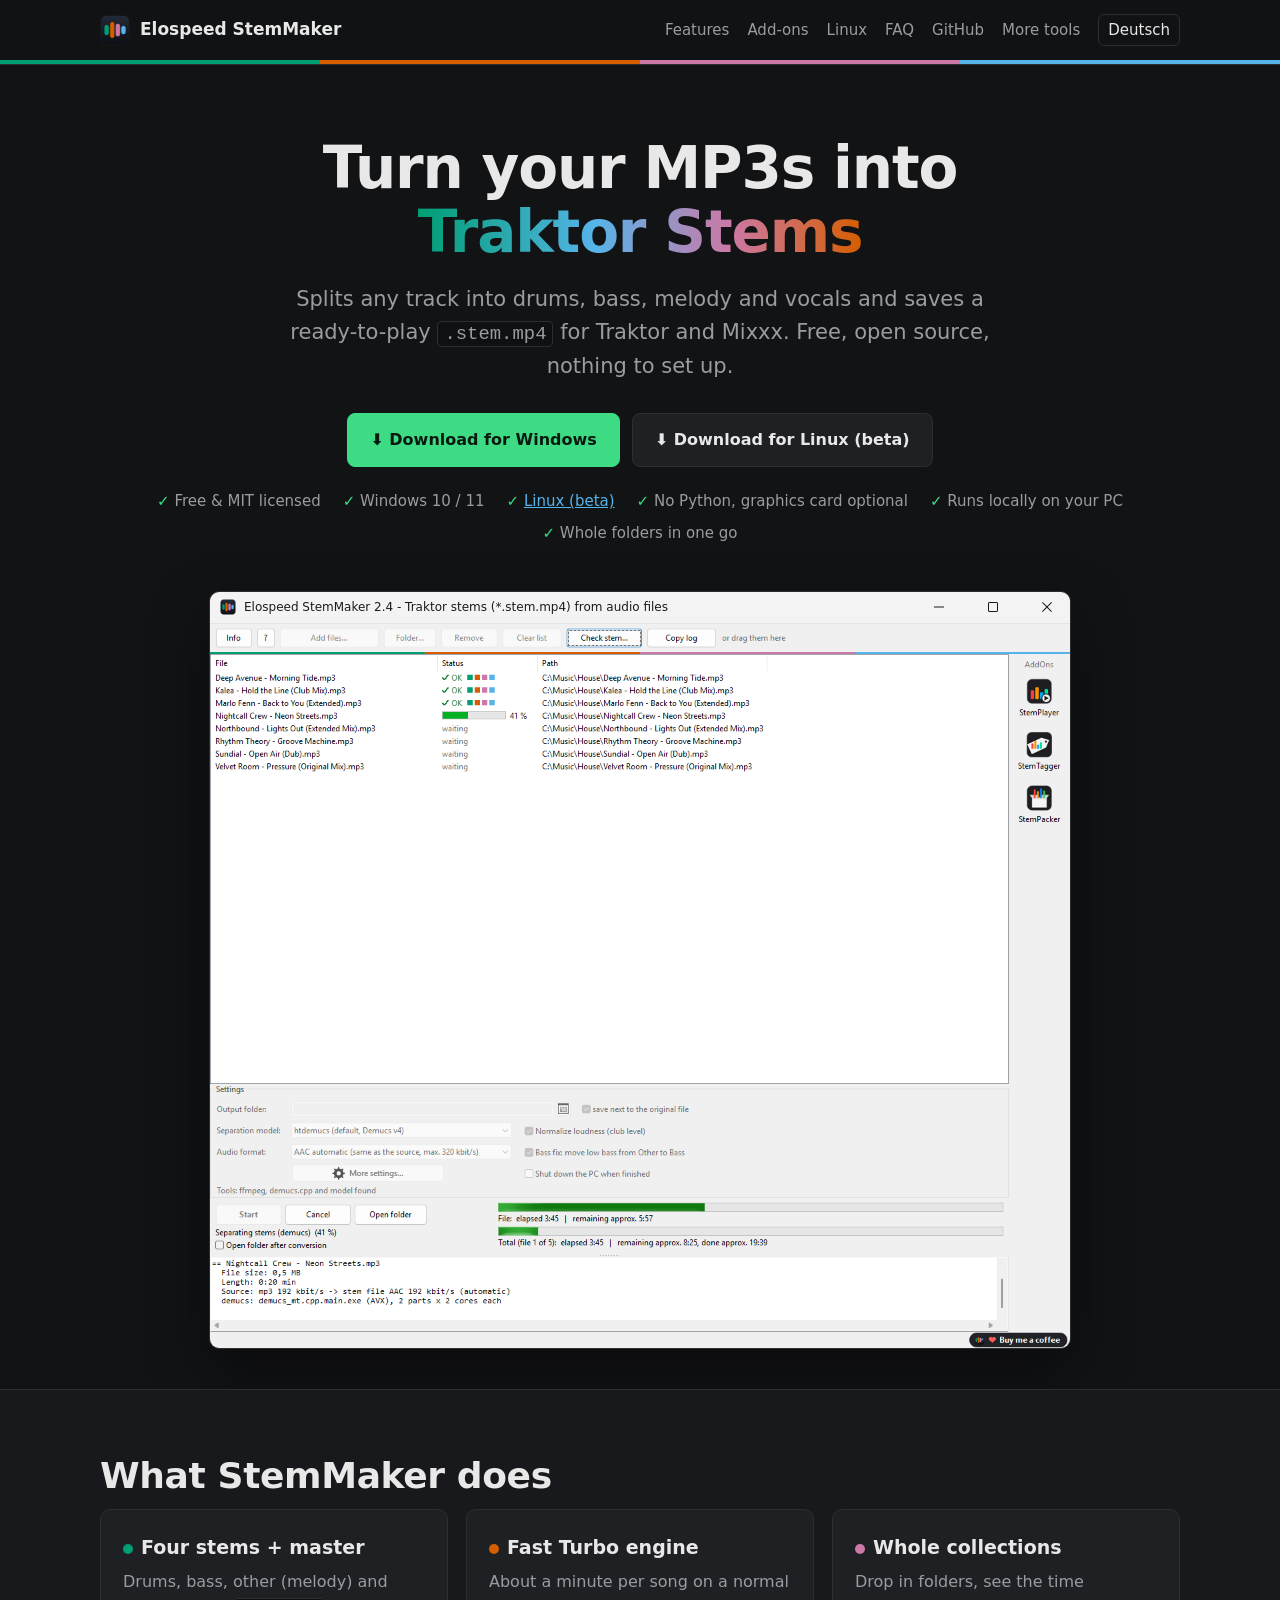
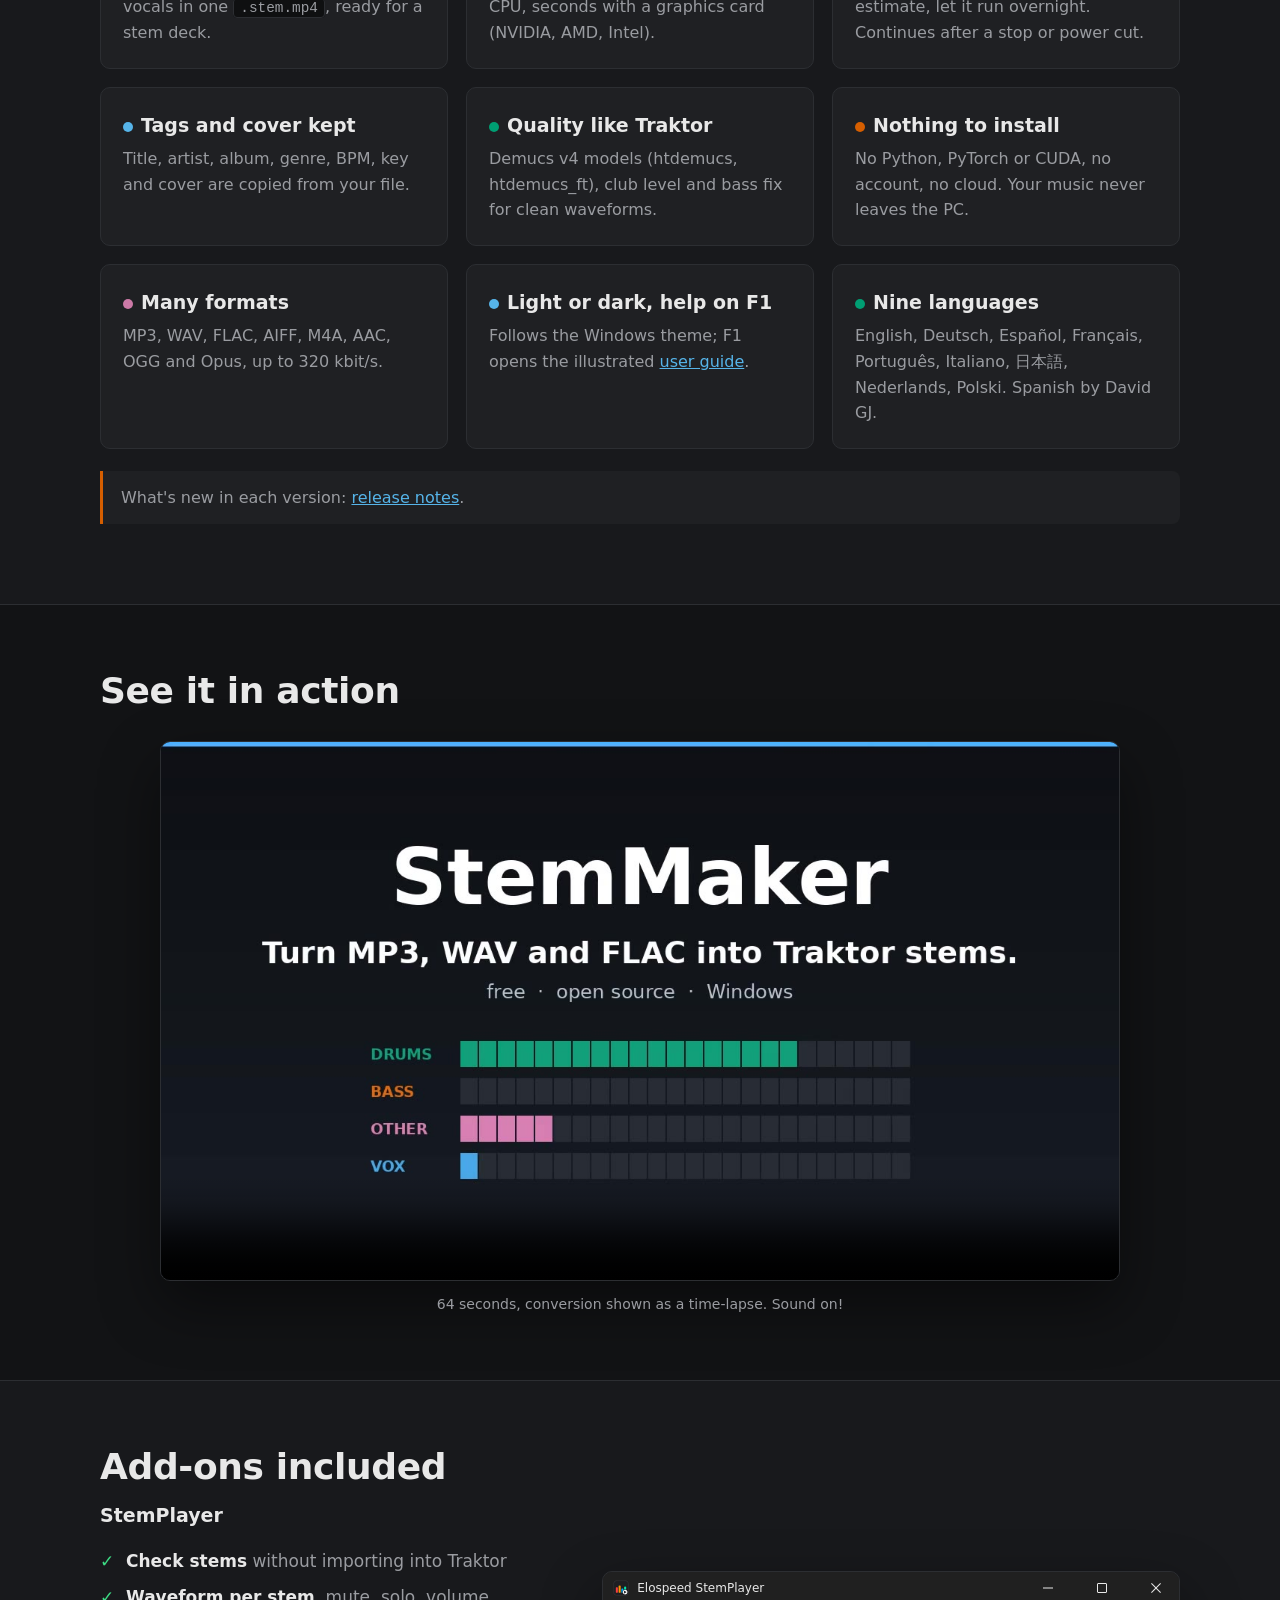
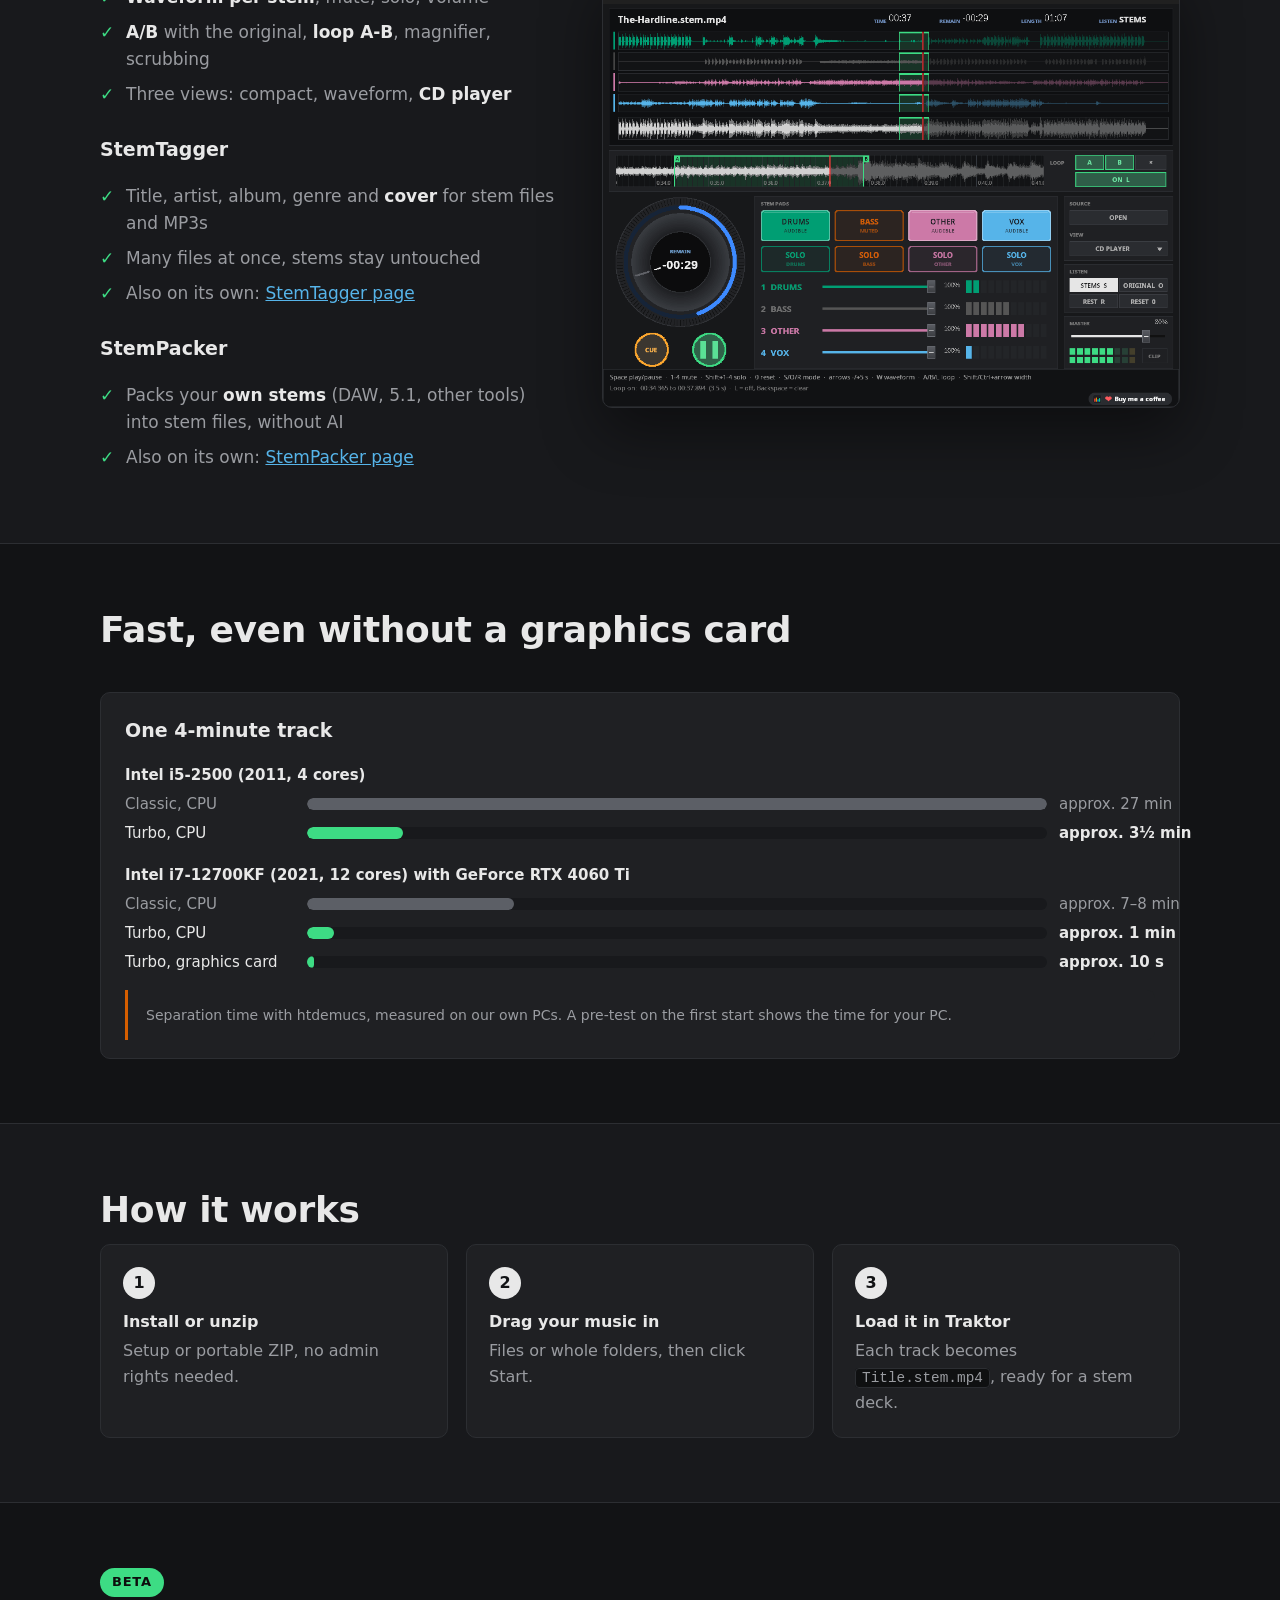
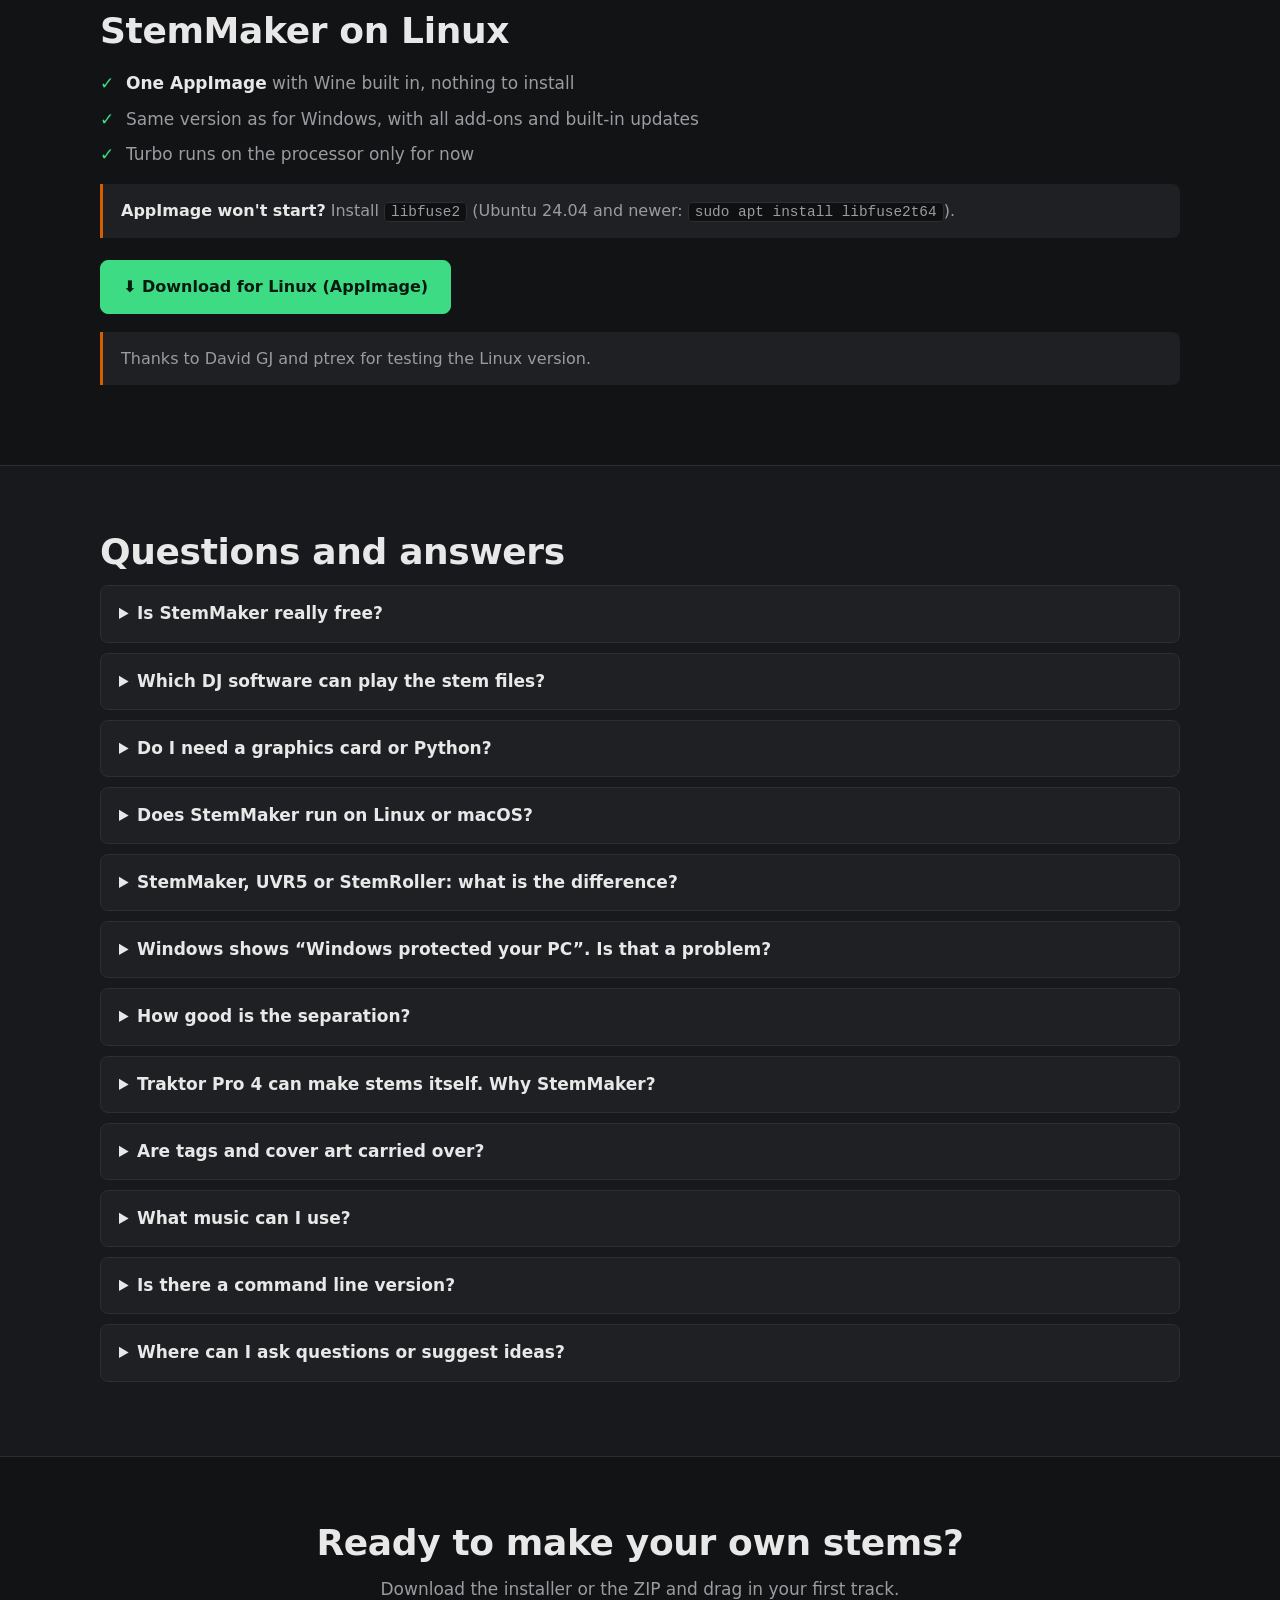
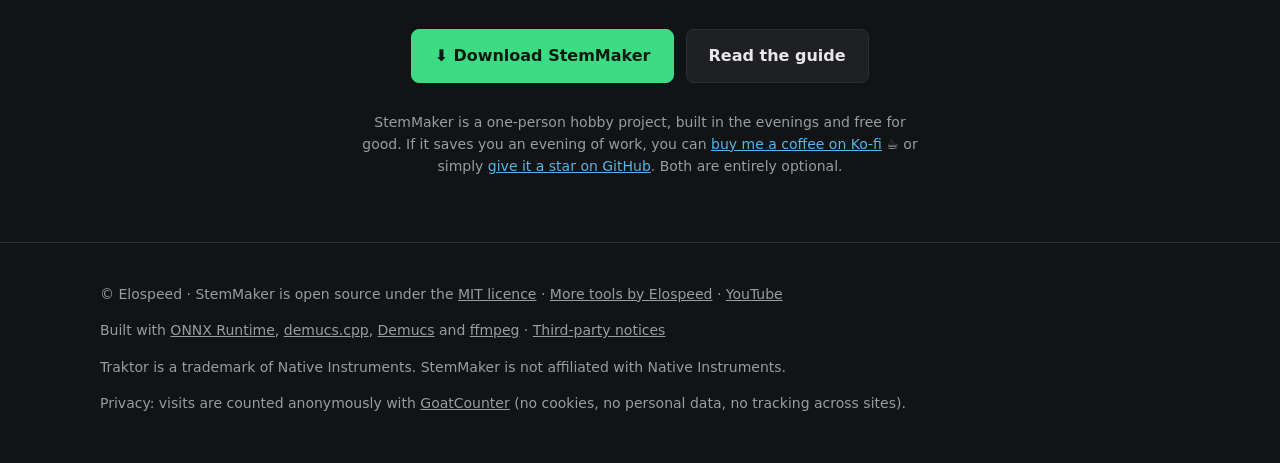
==== commit 850b7787: "Projektseite schlanker: Funktionen stichwortartig, Versionsgeschichte raus (EN/DE)" ====
--- a/site/index.html
+++ b/site/index.html
@@ -174,9 +174,9 @@
   <div class="wrap">
     <a class="brand" href="./"><img src="img/icon-192.png" alt="" width="30" height="30">Elospeed StemMaker</a>
     <nav>
-      <a class="hide-m" href="#turbo">Turbo</a>
       <a class="hide-m" href="#features">Features</a>
-      <a class="hide-m" href="#how">How it works</a>
+      <a class="hide-m" href="#addons">Add-ons</a>
+      <a class="hide-m" href="#linux">Linux</a>
       <a class="hide-m" href="#faq">FAQ</a>
       <a class="hide-m" href="https://github.com/Elospeed/StemMaker">GitHub</a>
       <a class="hide-m" href="https://elospeed.github.io/">More tools</a>
@@ -191,12 +191,9 @@
 <section class="hero">
   <div class="wrap">
     <h1>Turn your MP3s into<br><span class="grad">Traktor Stems</span></h1>
-    <p class="lead">StemMaker splits a track into drums, bass, melody and vocals and saves it as a ready-to-play <code>.stem.mp4</code> for Traktor. One small Windows program, free and open source: no Python, no PyTorch, no graphics drivers, nothing to set up. The Turbo engine separates a song in about a minute on a normal PC, and in seconds with a graphics card. New in 2.4: light or dark design and built-in help on F1. Also available for Linux (beta).</p>
+    <p class="lead">Splits any track into drums, bass, melody and vocals and saves a ready-to-play <code>.stem.mp4</code> for Traktor and Mixxx. Free, open source, nothing to set up.</p>
     <div class="cta">
       <a class="btn primary" href="https://github.com/Elospeed/StemMaker/releases/latest">⬇ Download for Windows</a>
-      <a class="btn" href="https://github.com/Elospeed/StemMaker">View source on GitHub</a>
-    </div>
-    <div class="cta" style="margin-top:12px">
       <a class="btn" href="#linux">⬇ Download for Linux (beta)</a>
     </div>
     <ul class="facts">
@@ -206,7 +203,6 @@
       <li>No Python, graphics card optional</li>
       <li>Runs locally on your PC</li>
       <li>Whole folders in one go</li>
-      <li>Up to 320 kbit/s</li>
     </ul>
     <figure class="shot light hero-shot">
       <div class="bar"><img src="img/icon-32.png" alt=""><span>Elospeed StemMaker 2.4 - Traktor stems (*.stem.mp4) from audio files</span><i class="min"></i><i class="max"></i><i class="cls"></i></div>
@@ -215,208 +211,73 @@
   </div>
 </section>
 
+<section id="features" class="alt">
+  <div class="wrap">
+    <h2>What StemMaker does</h2>
+    <div class="grid">
+      <div class="card"><h3><span class="dot" style="background:var(--drums)"></span>Four stems + master</h3><p>Drums, bass, other (melody) and vocals in one <code>.stem.mp4</code>, ready for a stem deck.</p></div>
+      <div class="card"><h3><span class="dot" style="background:var(--bass)"></span>Fast Turbo engine</h3><p>About a minute per song on a normal CPU, seconds with a graphics card (NVIDIA, AMD, Intel).</p></div>
+      <div class="card"><h3><span class="dot" style="background:var(--other)"></span>Whole collections</h3><p>Drop in folders, see the time estimate, let it run overnight. Continues after a stop or power cut.</p></div>
+      <div class="card"><h3><span class="dot" style="background:var(--vox)"></span>Tags and cover kept</h3><p>Title, artist, album, genre, BPM, key and cover are copied from your file.</p></div>
+      <div class="card"><h3><span class="dot" style="background:var(--drums)"></span>Quality like Traktor</h3><p>Demucs v4 models (htdemucs, htdemucs_ft), club level and bass fix for clean waveforms.</p></div>
+      <div class="card"><h3><span class="dot" style="background:var(--bass)"></span>Nothing to install</h3><p>No Python, PyTorch or CUDA, no account, no cloud. Your music never leaves the PC.</p></div>
+      <div class="card"><h3><span class="dot" style="background:var(--other)"></span>Many formats</h3><p>MP3, WAV, FLAC, AIFF, M4A, AAC, OGG and Opus, up to 320 kbit/s.</p></div>
+      <div class="card"><h3><span class="dot" style="background:var(--vox)"></span>Light or dark, help on F1</h3><p>Follows the Windows theme; F1 opens the illustrated <a href="hilfe/en.html">user guide</a>.</p></div>
+      <div class="card"><h3><span class="dot" style="background:var(--drums)"></span>Nine languages</h3><p>English, Deutsch, Español, Français, Português, Italiano, 日本語, Nederlands, Polski. Spanish by David GJ.</p></div>
+    </div>
+    <p class="note" style="margin-top:22px">What's new in each version: <a href="https://github.com/Elospeed/StemMaker/releases">release notes</a>.</p>
+  </div>
+</section>
+
 <section id="video">
   <div class="wrap">
     <h2>See it in action</h2>
-    <p class="sub">From a music file to a Traktor stem file, then a listen in the StemPlayer with a waveform for every stem: jump around, mute, solo, A/B with the original and fader. Sound on!</p>
     <figure class="video">
       <video controls playsinline preload="none" width="1280" height="720" poster="video/poster-en.jpg" aria-label="Demo video: converting an MP3 into a Traktor stem file with StemMaker and checking it in the StemPlayer">
         <source src="video/stemmaker-en.mp4" type="video/mp4">
       </video>
-      <figcaption>64 seconds. The conversion is shown as a time-lapse; with the Turbo engine a song really takes from under a minute to a few minutes, depending on the PC. <a href="https://youtu.be/B0LE8mc-MEM">Watch the StemMaker 2.0 video on YouTube</a>.</figcaption>
+      <figcaption>64 seconds, conversion shown as a time-lapse. Sound on!</figcaption>
     </figure>
   </div>
 </section>
 
-<section id="features" class="alt">
-  <div class="wrap">
-    <h2>Everything you need, no Python to install</h2>
-    <p class="sub">Install or unzip, start, drag your music in. On the first start StemMaker downloads ffmpeg and the separation model by itself.</p>
-    <div class="grid">
-      <div class="card"><h3><span class="dot" style="background:var(--drums)"></span>Four real stems</h3><p>Drums, Bass, Other (melody) and Vox, plus the original as master track, in the format Traktor expects. Names and colours are adjustable.</p></div>
-      <div class="card"><h3><span class="dot" style="background:var(--bass)"></span>Quality on par with Traktor</h3><p>Uses the open-source Demucs v4 model (htdemucs). In a side-by-side test against a stem file made by Traktor Pro 4, drums, vocals and level came out practically the same. Three models to pick from: htdemucs_ft for the best quality and the older Demucs v3.</p></div>
-      <div class="card"><h3><span class="dot" style="background:var(--other)"></span>Built for whole collections</h3><p>Add complete folders, see a time estimate before you start, let it run overnight. The list shows a progress bar for the running file and a check mark with four colour dots for every finished one. The list is saved after every file, so a crash or a power cut costs you one track, not the run. In our own stress test 400 files in nested folders came out complete, even after cancelling and killing the program in between, with the folder tree rebuilt one to one.</p></div>
-      <div class="card"><h3><span class="dot" style="background:var(--vox)"></span>Tags and cover art kept</h3><p>Title, artist, album, genre, year, track number, BPM, key, label and cover are copied from your MP3, so the stem file looks right in your Traktor collection.</p></div>
-      <div class="card"><h3><span class="dot" style="background:var(--other)"></span>Native, not a Python setup</h3><p>The separation runs natively with ONNX Runtime (Turbo) or demucs.cpp instead of Python and PyTorch. No Python, CUDA or drivers to install, nothing in the background, no account and no cloud. Starts in a second and your music never leaves the PC.</p></div>
-      <div class="card"><h3><span class="dot" style="background:var(--drums)"></span>Club level and bass fix</h3><p>Quiet files are raised to club level without a limiter, so the stem waveforms are easy to read and a stem does not drop in volume when you bring it into your set. Low bass that the model leaves in the melody stem is moved into the bass stem, like Traktor does, so the kick and bass stay solid.</p></div>
-      <div class="card"><h3><span class="dot" style="background:var(--bass)"></span>Plays nicely with your PC</h3><p>Tests on the first start whether your graphics card helps and uses it only if it computes correctly and faster, otherwise the processor does the work. Keeps the PC awake during long runs and can shut it down when done.</p></div>
-      <div class="card"><h3><span class="dot" style="background:var(--vox)"></span>Nine languages</h3><p>StemMaker, StemPlayer, StemTagger and StemPacker speak <strong>English, Deutsch, Español, Français, Português (Brasil), Italiano, 日本語, Nederlands and Polski</strong>, picked on the first start. Special thanks to <strong>David GJ</strong> for the Spanish translation! Everyone who helped is listed under Info in the “Thanks” tab.</p></div>
-    </div>
-  </div>
-</section>
-
-<section id="how">
-  <div class="wrap">
-    <h2>How it works</h2>
-    <p class="sub">Three steps from your own music file to a stem file you can load in Traktor.</p>
-    <ol class="steps">
-      <li><strong>Download and install</strong>Get the installer (<code>StemMaker-&lt;version&gt;-Setup.exe</code>) from GitHub for a Start menu entry, or the portable ZIP to unzip anywhere, for example to <code>C:\Tools\StemMaker</code>. No admin rights needed either way.</li>
-      <li><strong>Drag your music in</strong>Drop MP3, WAV, FLAC, AIFF, M4A, AAC, OGG or Opus files or whole folders into the window, then click Start.</li>
-      <li><strong>Load it in Traktor</strong>Each track becomes <code>Title.stem.mp4</code> next to the original or in a folder of your choice. Load it into a stem deck and play.</li>
-    </ol>
-    <div class="flow" aria-label="Processing chain">
-      <span class="n">MP3</span><span class="a">→</span>
-      <span class="n">ffmpeg</span><span class="a">→</span>
-      <span class="n">Turbo</span><span class="a">→</span>
-      <span class="stems"><span style="background:var(--drums)">Drums</span><span style="background:var(--bass)">Bass</span><span style="background:var(--other)">Other</span><span style="background:var(--vox)">Vox</span></span>
-      <span class="a">→</span><span class="n">.stem.mp4</span>
-    </div>
-  </div>
-</section>
-
-<section class="alt">
-  <div class="wrap">
-    <h2>What you don't have to do</h2>
-    <p class="sub">Most stem separators are command-line tools. Getting them to run is usually the hard part, and the result is four loose files.</p>
-    <ul class="ticks">
-      <li><strong>No Python environment</strong>, no PyTorch, no CUDA drivers and no version conflicts to untangle</li>
-      <li><strong>No graphics card needed</strong>: Turbo runs on the processor of any 64-bit Windows PC and uses a graphics card only when it helps</li>
-      <li><strong>No routing by hand</strong>: the four stems and the original mix land in one <code>.stem.mp4</code>, ready for a stem deck</li>
-      <li><strong>No paid extra software</strong> to build the Traktor container, and no Traktor licence to convert</li>
-      <li><strong>No track-by-track clicking</strong>: point StemMaker at a folder and come back later</li>
-      <li><strong>No test import</strong>: the included StemPlayer tells you whether the separation worked</li>
-    </ul>
-  </div>
-</section>
-
-<section class="alt">
-  <div class="wrap split">
-    <div>
-      <h2>Listen before you play</h2>
-      <p class="sub" style="margin-bottom:0">The included StemPlayer add-on lets you check a finished stem file without importing it into Traktor first.</p>
-      <ul class="ticks">
-        <li><strong>A waveform for every stem</strong> in its stem colour, click to jump anywhere (or switch to the compact view)</li>
-        <li><strong>Mute, solo and volume</strong> for every stem, with level meters. Solo works like on a DJ mixer, hold Ctrl for several</li>
-        <li><strong>A/B comparison</strong> with the original mix</li>
-        <li><strong>Loop A-B</strong>: set start and end with the A and B keys or buttons, or drag with the right mouse button across any waveform. The loop repeats without a gap, mute and solo keep working</li>
-        <li><strong>Magnifier</strong> below the waveform: a magnified section around the playhead with a time grid, where A and B can be set and moved to the millisecond</li>
-        <li><strong>Scrubbing</strong>: drag the waveform in the magnifier and the sound follows like a record under your hand, backwards too</li>
-        <li><strong>“Rest” mode</strong> shows what the separation left out</li>
-        <li>Opens by drag &amp; drop or straight from StemMaker</li>
-      </ul>
-    </div>
-    <figure class="shot">
-      <div class="bar"><img src="img/stemplayer-icon.png" alt=""><span>Elospeed StemPlayer</span><i class="min"></i><i class="max"></i><i class="cls"></i></div>
-      <img src="img/stemplayer-loop-en.png" width="820" height="830" alt="StemPlayer in a dark Traktor style with an active A-B loop: waveforms, mute, solo and volume for every stem, and the magnifier showing the A and B markers up close" loading="lazy">
-    </figure>
-  </div>
-</section>
-
-<section id="new" class="alt">
-  <div class="wrap">
-    <div style="margin-bottom:56px">
-      <span class="badge">New in 2.4</span>
-      <h2>Light or dark, and help on F1</h2>
-      <p class="sub">Already using StemMaker? The built-in update brings you version 2.4 with one click.</p>
-      <div class="soon">
-        <ul class="ticks">
-          <li><strong>Light or dark:</strong> under "More settings..." → "Program" → "Theme" you choose "Automatic (like Windows)", "Light" or "Dark". The main window, settings, messages, lists, menus and title bars turn dark, and StemPlayer, StemTagger and StemPacker follow along. Needs Windows 10 1809 or newer or Windows 11. Thanks to David GJ for the idea</li>
-          <li><strong>Built-in help:</strong> the new <strong>?</strong> button and the <strong>F1</strong> key open the illustrated <a href="hilfe/en.html">user guide</a> right at the matching section, also in StemPlayer, StemTagger and StemPacker. It works offline and comes in English, German and Spanish</li>
-          <li><strong>User guide updated:</strong> new chapters on StemTagger and StemPacker, the add-on panel, light/dark and Linux, all with fresh pictures</li>
-          <li>Fixed: the pre-test result in the settings was cut off in English and Spanish and stayed in the language of the test</li>
-        </ul>
-      </div>
-      <figure class="shot hero-shot">
-        <div class="bar"><img src="img/icon-32.png" alt=""><span>Elospeed StemMaker 2.4 - Traktor stems (*.stem.mp4) from audio files</span><i class="min"></i><i class="max"></i><i class="cls"></i></div>
-        <img src="img/stemmaker-dark-en.png" width="860" height="724" alt="StemMaker main window in the dark design while converting a list of MP3 files, with a dark title bar, list, settings and log and the add-on bar on the right" loading="lazy">
-      </figure>
-    </div>
-    <div style="margin-bottom:56px">
-      <span class="badge">Since 2.3</span>
-      <h2>StemPacker joins as an add-on</h2>
-      <div class="soon">
-        <ul class="ticks">
-          <li><strong>StemPacker 0.3:</strong> packs finished tracks into Traktor stem files, without AI and in batches: a master plus up to four stems, for example from your DAW, a 5.1 DVD or another separation tool. It recognises how the files are named. Start it from the new tile in the add-on panel or from the Start menu; it uses StemMaker's ffmpeg and languages. Also available on its own on the <a href="https://elospeed.github.io/StemPacker/">StemPacker page</a></li>
-          <li><strong>Long translations</strong> (for example Japanese or Spanish) no longer run out of the check window and the red "Missing" line; they end with "…" and the full text is in the tooltip</li>
-          <li><strong>StemTagger 1.2.2:</strong> Japanese column headers in a readable font</li>
-        </ul>
-      </div>
-    </div>
-    <div style="margin-bottom:56px">
-      <span class="badge">Since 2.2</span>
-      <h2>Nine languages and a side panel for add-ons</h2>
-      <div class="soon">
-        <ul class="ticks">
-          <li><strong>Six new languages:</strong> French, Portuguese (Brazil), Italian, Japanese, Dutch and Polish, for StemMaker, StemPlayer, StemTagger and the setup. On the first start StemMaker suggests your Windows language. The new translations are machine-made, improvements from native speakers are welcome</li>
-          <li><strong>Add-on side panel:</strong> StemPlayer and StemTagger sit in their own column on the right, from the button bar down to the footer, fully visible even in a small window or at high display scaling</li>
-          <li><strong>When will the list be done?</strong> Next to the estimated time StemMaker now shows the clock time, for example "done approx. 18:40" or "tomorrow 03:10"</li>
-          <li><strong>StemTagger 1.2:</strong> tags and cover now also for <strong>MP3 files</strong>, Traktor's cues and beatgrid stay intact. The StemTagger now has its <a href="https://elospeed.github.io/StemTagger/">own project page</a> and still comes along as an add-on</li>
-          <li>Smaller fixes: the gear icon grows with display scaling, add-on names stay visible longer, Yes/No buttons are translated</li>
-        </ul>
-      </div>
-    </div>
+<section id="addons" class="alt">
+  <div class="wrap">
+    <h2>Add-ons included</h2>
     <div class="split">
       <div>
-        <span class="badge">Since 2.1</span>
-        <h2>StemTagger and CD player</h2>
-        <p class="sub" style="margin-bottom:0">A new add-on for your tags and a new look for the StemPlayer.</p>
-        <div class="soon">
-          <h3>StemPlayer 1.8 in CD player design</h3>
-          <ul class="ticks">
-            <li>A new <strong>DJ-style view</strong>: big jog wheel with remaining time, CUE and play buttons, a <strong>stem pad</strong> per stem for mute and solo, channel faders and level meters</li>
-            <li>All waveforms in the display at the top, <strong>Loop A-B</strong> and the magnifier work as before</li>
-            <li>Switch between <strong>Compact, Waveform and CD player</strong> with one click, StemPlayer remembers your choice</li>
-          </ul>
-        </div>
+        <h3>StemPlayer</h3>
+        <ul class="ticks">
+          <li><strong>Check stems</strong> without importing into Traktor</li>
+          <li><strong>Waveform per stem</strong>, mute, solo, volume</li>
+          <li><strong>A/B</strong> with the original, <strong>loop A-B</strong>, magnifier, scrubbing</li>
+          <li>Three views: compact, waveform, <strong>CD player</strong></li>
+        </ul>
+        <h3 style="margin-top:26px">StemTagger</h3>
+        <ul class="ticks">
+          <li>Title, artist, album, genre and <strong>cover</strong> for stem files and MP3s</li>
+          <li>Many files at once, stems stay untouched</li>
+          <li>Also on its own: <a href="https://elospeed.github.io/StemTagger/">StemTagger page</a></li>
+        </ul>
+        <h3 style="margin-top:26px">StemPacker</h3>
+        <ul class="ticks">
+          <li>Packs your <strong>own stems</strong> (DAW, 5.1, other tools) into stem files, without AI</li>
+          <li>Also on its own: <a href="https://elospeed.github.io/StemPacker/">StemPacker page</a></li>
+        </ul>
       </div>
       <figure class="shot">
         <div class="bar"><img src="img/stemplayer-icon.png" alt=""><span>Elospeed StemPlayer</span><i class="min"></i><i class="max"></i><i class="cls"></i></div>
-        <img src="img/stemplayer-cd-en.png" width="1000" height="700" alt="StemPlayer in CD player design: display with the waveforms of all stems, jog wheel with remaining time, CUE and play buttons, stem pads with the bass muted, faders and level meters, and an active A-B loop" loading="lazy">
+        <img src="img/stemplayer-cd-en.png" width="1000" height="700" alt="StemPlayer in CD player design: display with the waveforms of all stems, jog wheel with remaining time, CUE and play buttons, stem pads, faders and level meters" loading="lazy">
       </figure>
     </div>
-    <div class="split rev" style="margin-top:56px">
-      <div>
-        <div class="soon">
-          <h3>StemTagger: title, artist and cover for stem files and MP3s</h3>
-          <ul class="ticks">
-            <li>A new add-on that sets <strong>title, artist, album, genre, year, label, comment and cover</strong> in <code>.stem.mp4</code> files: what Traktor and Mixxx show and search</li>
-            <li>Made for stem files <strong>without any tags</strong>: the list shows straight away which tracks have <strong>no tags or no cover</strong></li>
-            <li><strong>Many files at once</strong>: load a folder, select several tracks, set the album or cover for all of them. Paste a cover with Ctrl+V or drag it onto the window</li>
-            <li><strong>The stems stay untouched</strong>: only the tags are rewritten, audio and the four stems stay byte-for-byte the same. Tested in Traktor Pro 4 and Mixxx 2.6 beta</li>
-            <li>Starts from the new <strong>add-on bar</strong> in StemMaker, right next to the file list, or via right-click "Edit tags..."</li>
-            <li>Only need the StemTagger? It is also available <strong>on its own as a small ZIP</strong> on its <a href="https://elospeed.github.io/StemTagger/">project page</a></li>
-          </ul>
-        </div>
-      </div>
-      <figure class="shot">
-        <div class="bar"><img src="img/stemtagger-icon.png" alt=""><span>Elospeed StemTagger</span><i class="min"></i><i class="max"></i><i class="cls"></i></div>
-        <img src="img/stemtagger-en.png" width="1000" height="700" alt="StemTagger window in dark design: list of stem files with title, artist, album, genre, cover and status such as No tags or cover, below the cover and the fields of the selected track" loading="lazy">
-      </figure>
-    </div>
   </div>
 </section>
 
 <section id="turbo">
   <div class="wrap">
-    <div class="split">
-      <div>
-        <span class="badge">Since 2.0</span>
-        <h2>Turbo: many times faster</h2>
-        <p class="sub" style="margin-bottom:0">The biggest change since the first release: a new separation engine that is many times faster.</p>
-        <div class="soon">
-          <h3>Turbo engine</h3>
-          <ul class="ticks">
-            <li><strong>About 6 to 10 times faster on the CPU</strong> than before, with the same model (htdemucs) and <strong>the same quality</strong>: measured, the stems are practically identical</li>
-            <li><strong>Graphics card used automatically (beta)</strong>: NVIDIA, AMD and Intel via DirectML, nothing extra to install. StemMaker first tries the card on a piece of music and only uses it if it computes correctly and faster, otherwise the CPU does the work</li>
-            <li>Still <strong>no Python, no CUDA, no account</strong>, everything runs on your PC</li>
-          </ul>
-        </div>
-        <div class="soon">
-          <h3>Pre-test on first start</h3>
-          <p>A small window with a progress bar measures CPU and graphics card and tells you <strong>how long a 3-minute track will take on your PC</strong>.</p>
-        </div>
-        <div class="soon">
-          <h3>Classic as a fallback</h3>
-          <p>The proven demucs.cpp engine can be selected in the settings and <strong>takes over automatically</strong> if Turbo fails on a file. The list keeps running. With Turbo, long DJ mixes also need little memory.</p>
-        </div>
-      </div>
-      <figure class="shot light">
-        <div class="bar"><img src="img/icon-32.png" alt=""><span>Turbo pre-test</span><i class="min"></i><i class="max"></i><i class="cls"></i></div>
-        <img src="img/turbo-pretest-en.png" width="600" height="470" alt="Turbo pre-test window: progress bar, the measuring steps for CPU and graphics card and the forecast for a 3-minute track" loading="lazy">
-      </figure>
-    </div>
+    <h2>Fast, even without a graphics card</h2>
     <div class="race">
-      <h3>How much faster: one 4-minute track</h3>
+      <h3>One 4-minute track</h3>
       <div class="pc">
         <b>Intel i5-2500 (2011, 4 cores)</b>
         <div class="row"><span>Classic, CPU</span><span class="track"><i style="width:100%"></i></span><span class="t">approx. 27 min</span></div>
@@ -428,27 +289,36 @@
         <div class="row turbo"><span>Turbo, CPU</span><span class="track"><i style="width:3.7%"></i></span><span class="t">approx. 1 min</span></div>
         <div class="row turbo"><span>Turbo, graphics card</span><span class="track"><i style="width:1%"></i></span><span class="t">approx. 10 s</span></div>
       </div>
-      <p class="note">Separation time only, with htdemucs (default), measured on our own PCs. Packing into the stem file comes on top (a few seconds per minute of music). htdemucs_ft (best quality) takes about three to four times as long. The pre-test shows how fast it is on your PC, and StemMaker learns the speed and shows how long the list will take.</p>
-    </div>
-  </div>
-</section>
-
-<section id="linux" class="alt">
+      <p class="note">Separation time with htdemucs, measured on our own PCs. A pre-test on the first start shows the time for your PC.</p>
+    </div>
+  </div>
+</section>
+
+<section id="how" class="alt">
+  <div class="wrap">
+    <h2>How it works</h2>
+    <ol class="steps">
+      <li><strong>Install or unzip</strong>Setup or portable ZIP, no admin rights needed.</li>
+      <li><strong>Drag your music in</strong>Files or whole folders, then click Start.</li>
+      <li><strong>Load it in Traktor</strong>Each track becomes <code>Title.stem.mp4</code>, ready for a stem deck.</li>
+    </ol>
+  </div>
+</section>
+
+<section id="linux">
   <div class="wrap">
     <span class="badge">Beta</span>
     <h2>StemMaker on Linux</h2>
-    <p class="sub">The regular StemMaker in a single AppImage with Wine built in. Nothing to install, not even Wine. StemPlayer, StemTagger and StemPacker are included, and it is the same version as for Windows (2.4). It is still a beta: Turbo runs on the processor only for now, and dialogs look like Windows.</p>
     <ul class="ticks">
-      <li>Download the AppImage (about 110 MB).</li>
-      <li>Make it executable (right-click → Properties → “Run as program”) and start it. The first start takes about 30 seconds.</li>
-      <li>Updates come through StemMaker's built-in update, just like on Windows.</li>
+      <li><strong>One AppImage</strong> with Wine built in, nothing to install</li>
+      <li>Same version as for Windows, with all add-ons and built-in updates</li>
+      <li>Turbo runs on the processor only for now</li>
     </ul>
     <p class="note"><strong>AppImage won't start?</strong> Install <code>libfuse2</code> (Ubuntu 24.04 and newer: <code>sudo apt install libfuse2t64</code>).</p>
     <div class="cta" style="justify-content:flex-start;margin-top:22px">
       <a class="btn primary" href="https://github.com/Elospeed/StemMaker/releases/download/v2.4/StemMaker-2.4-x86_64.AppImage">⬇ Download for Linux (AppImage)</a>
-      <a class="btn" href="https://github.com/Elospeed/StemMaker/discussions">Give feedback</a>
-    </div>
-    <p class="sub" style="margin:18px 0 0">A big thank you to David GJ and ptrex from the Mixxx forum, who tested the Linux version thoroughly.</p>
+    </div>
+    <p class="note" style="margin-top:18px">Thanks to David GJ and ptrex for testing the Linux version.</p>
   </div>
 </section>
 
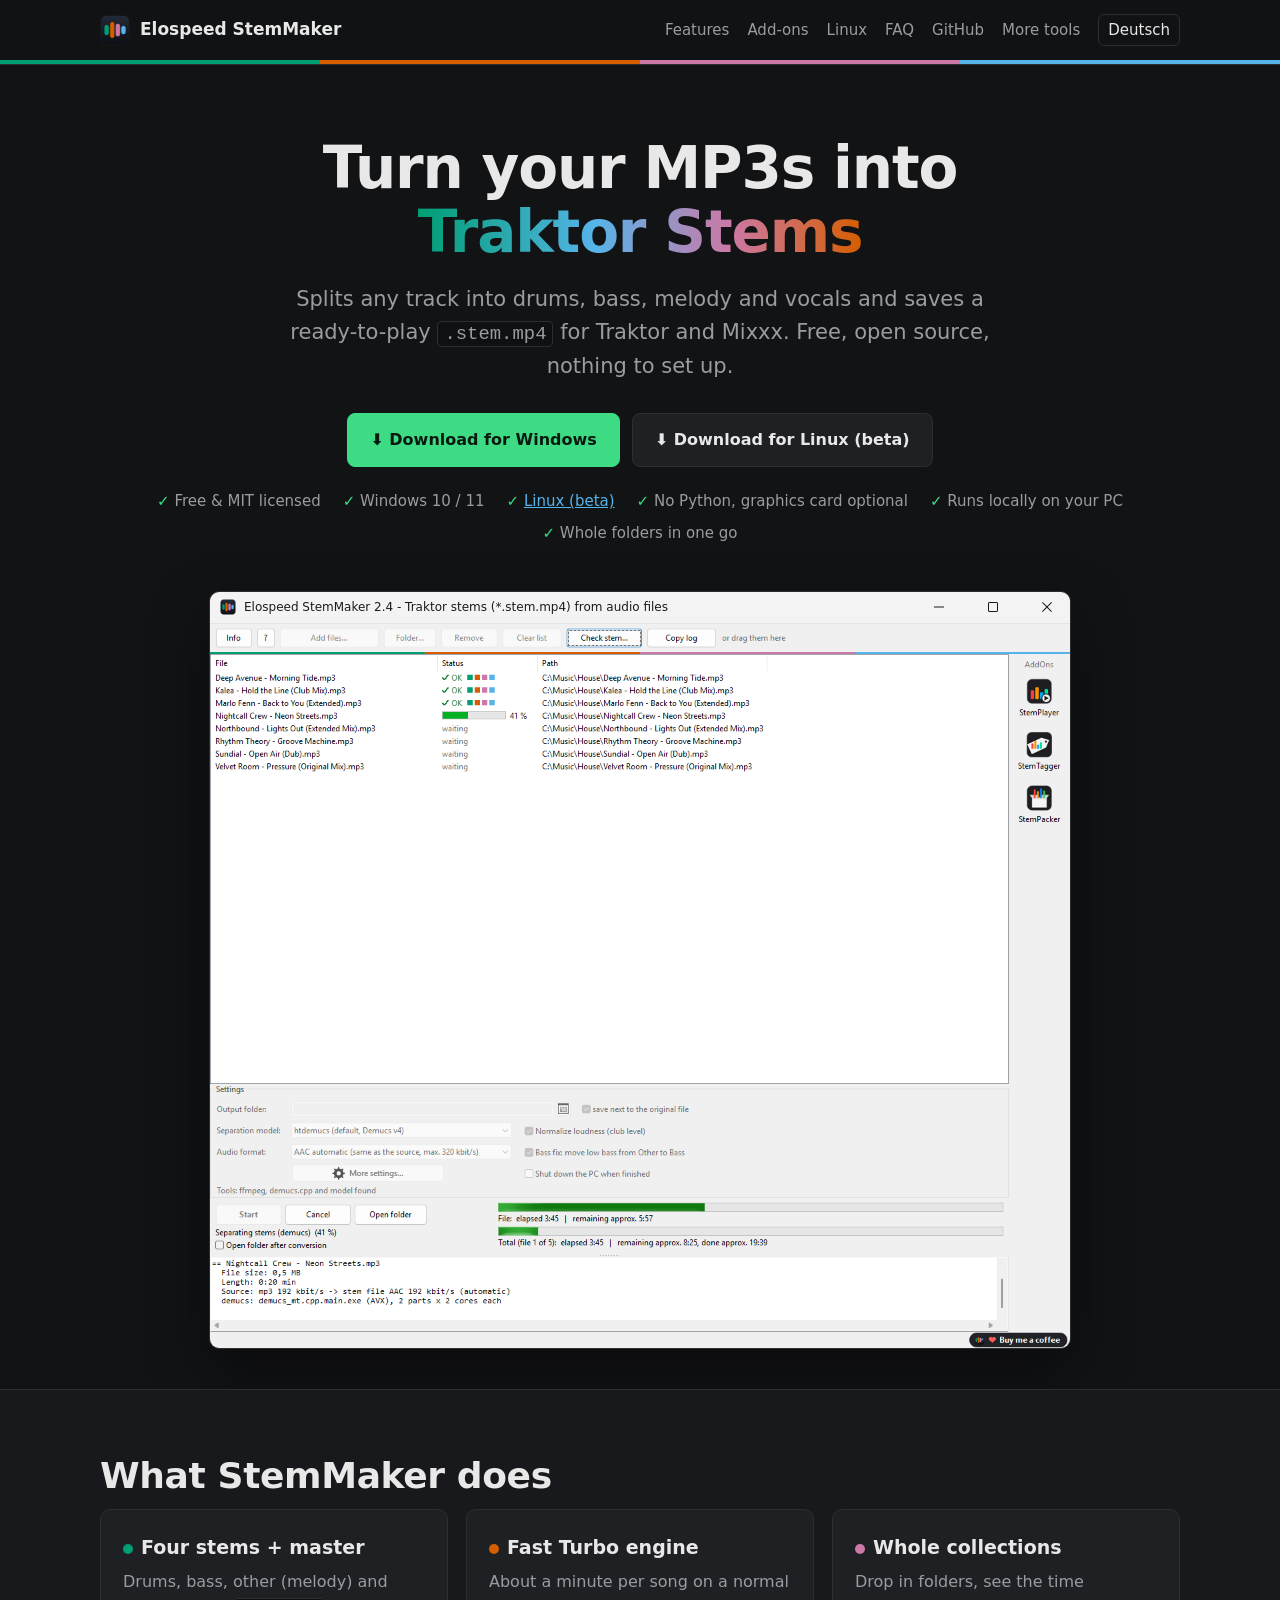
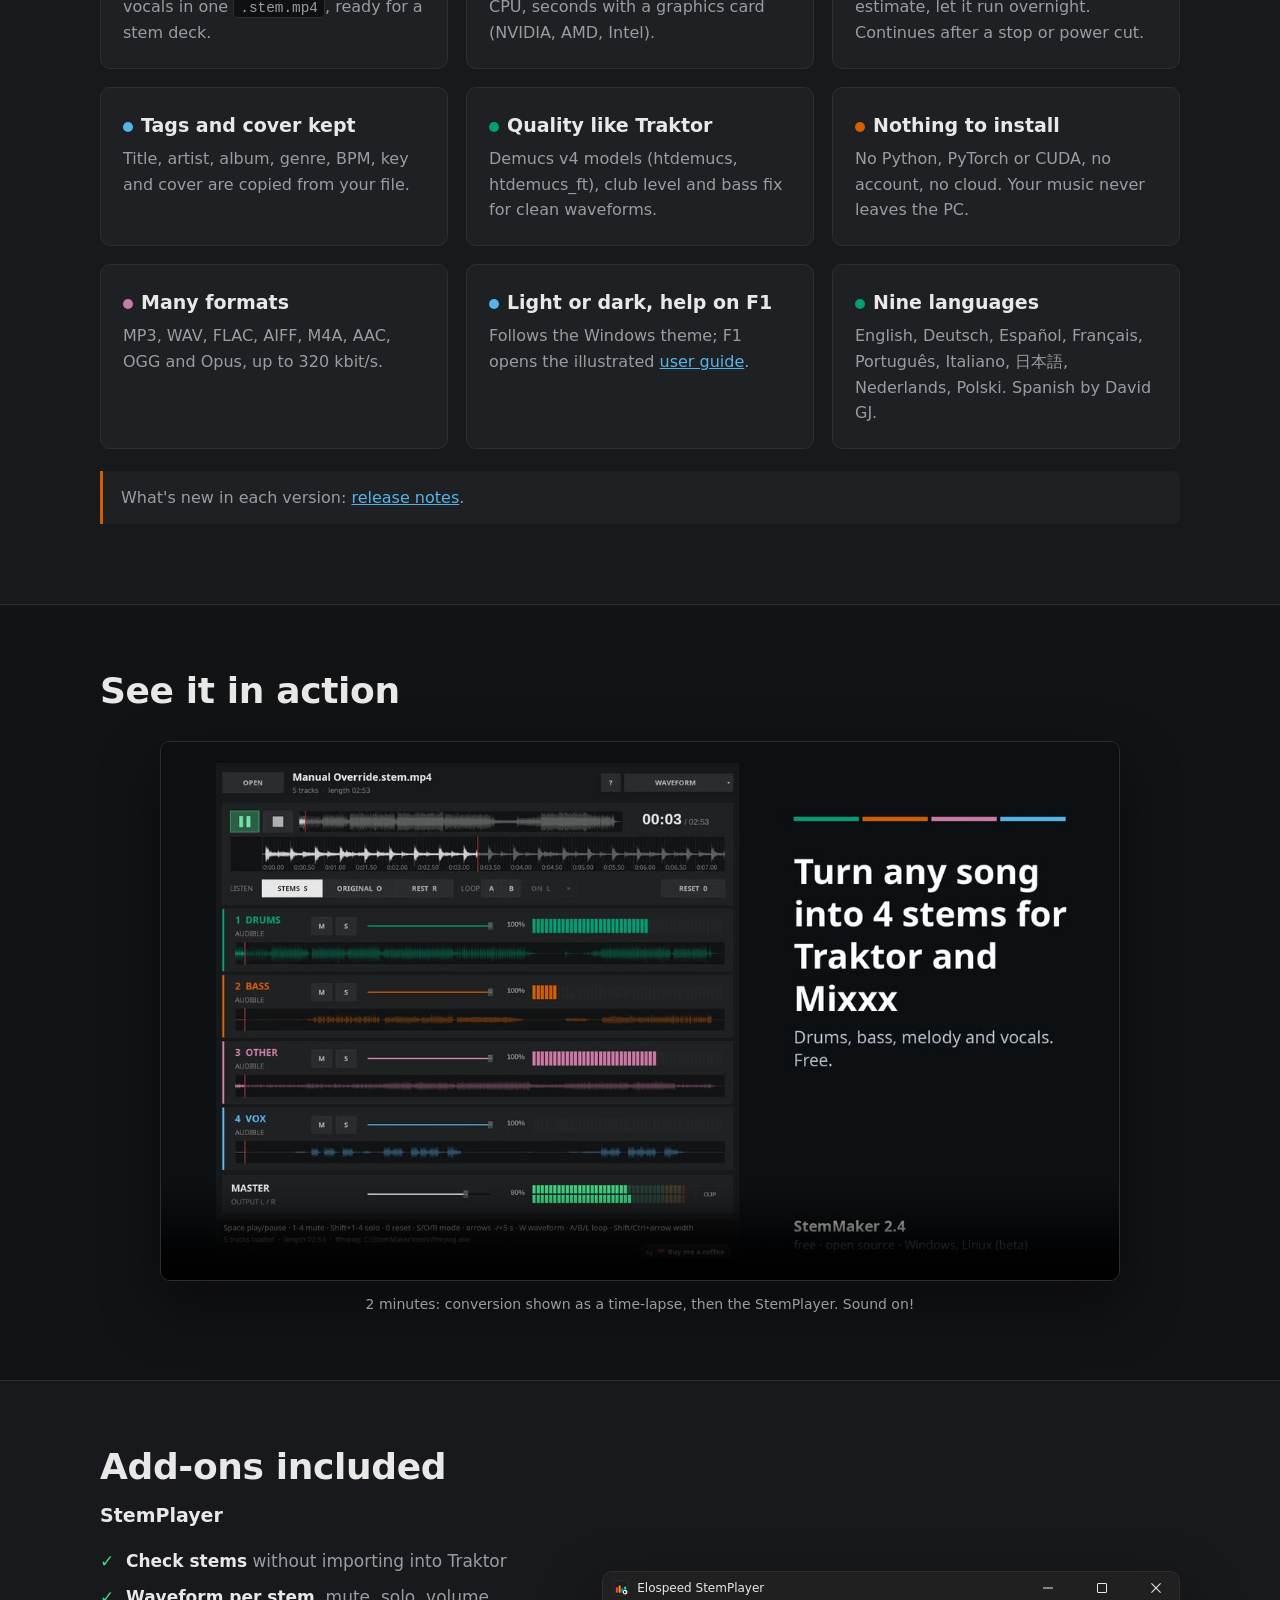
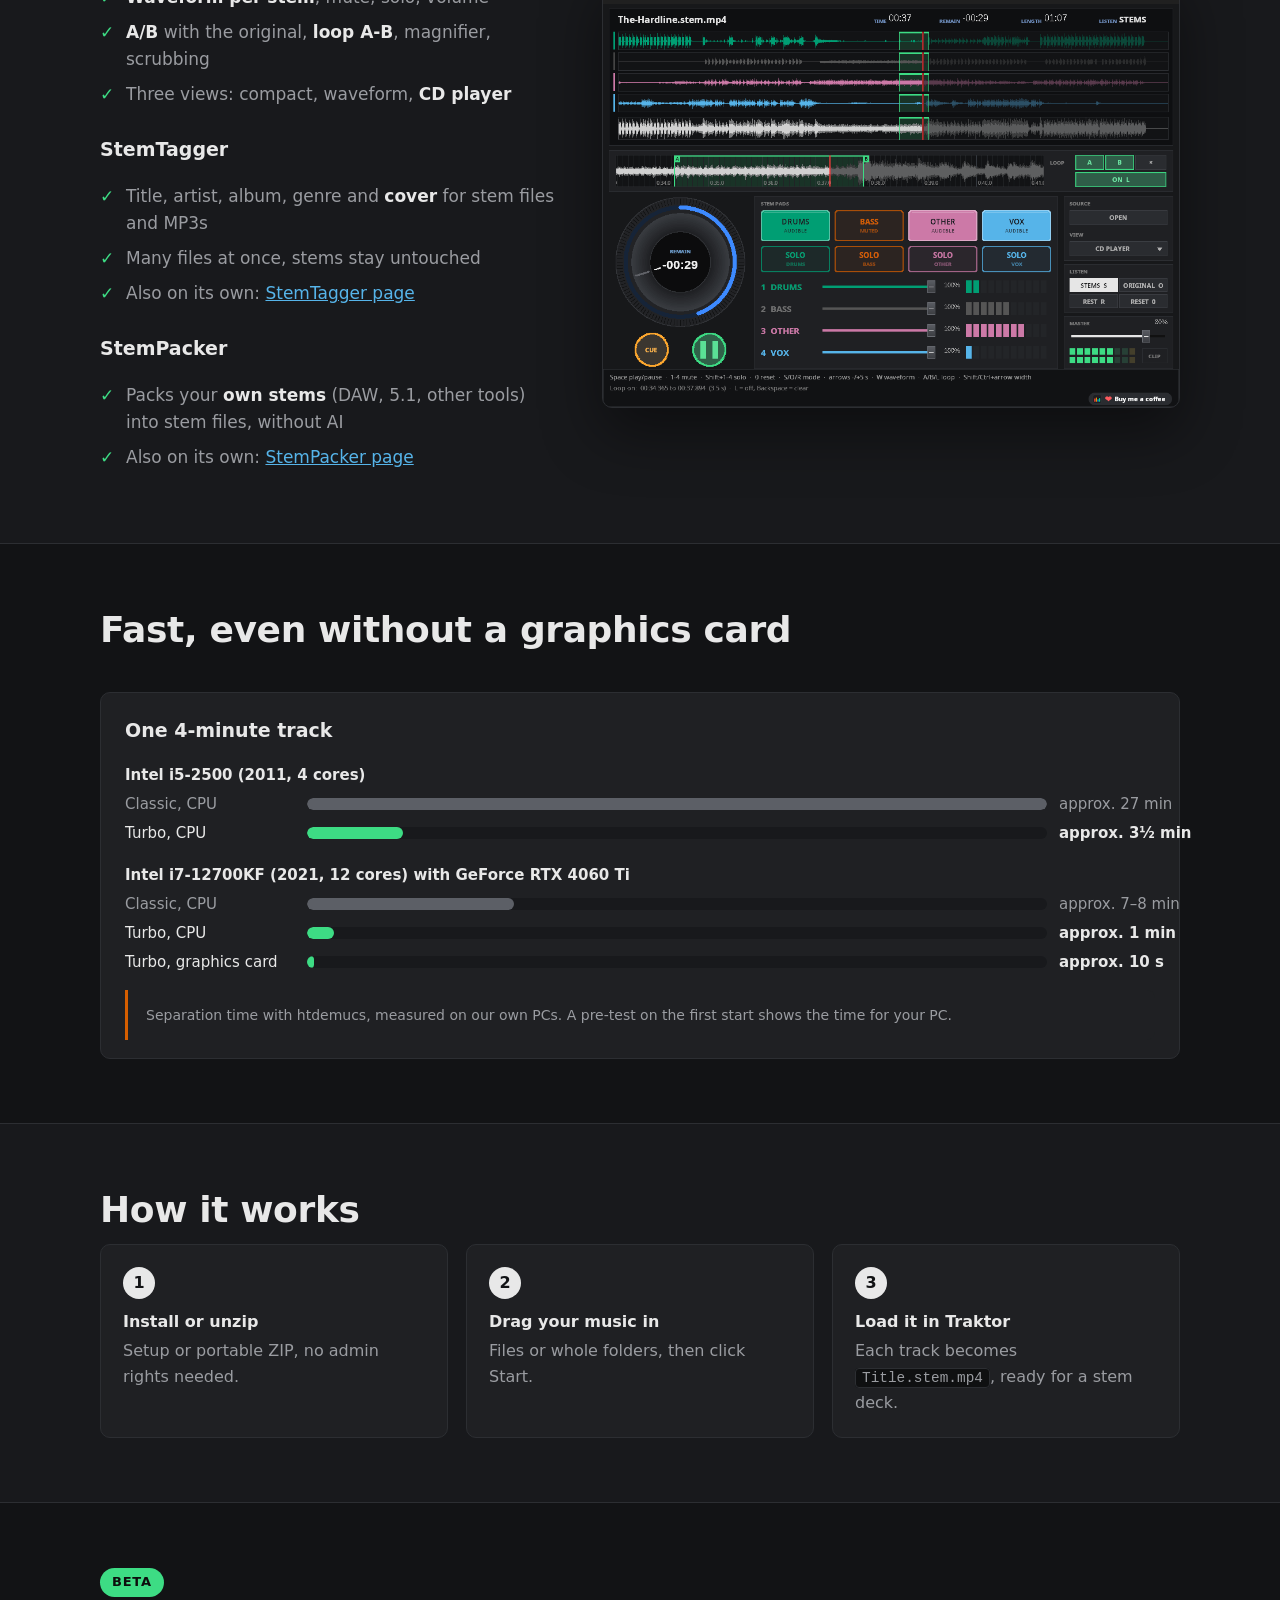
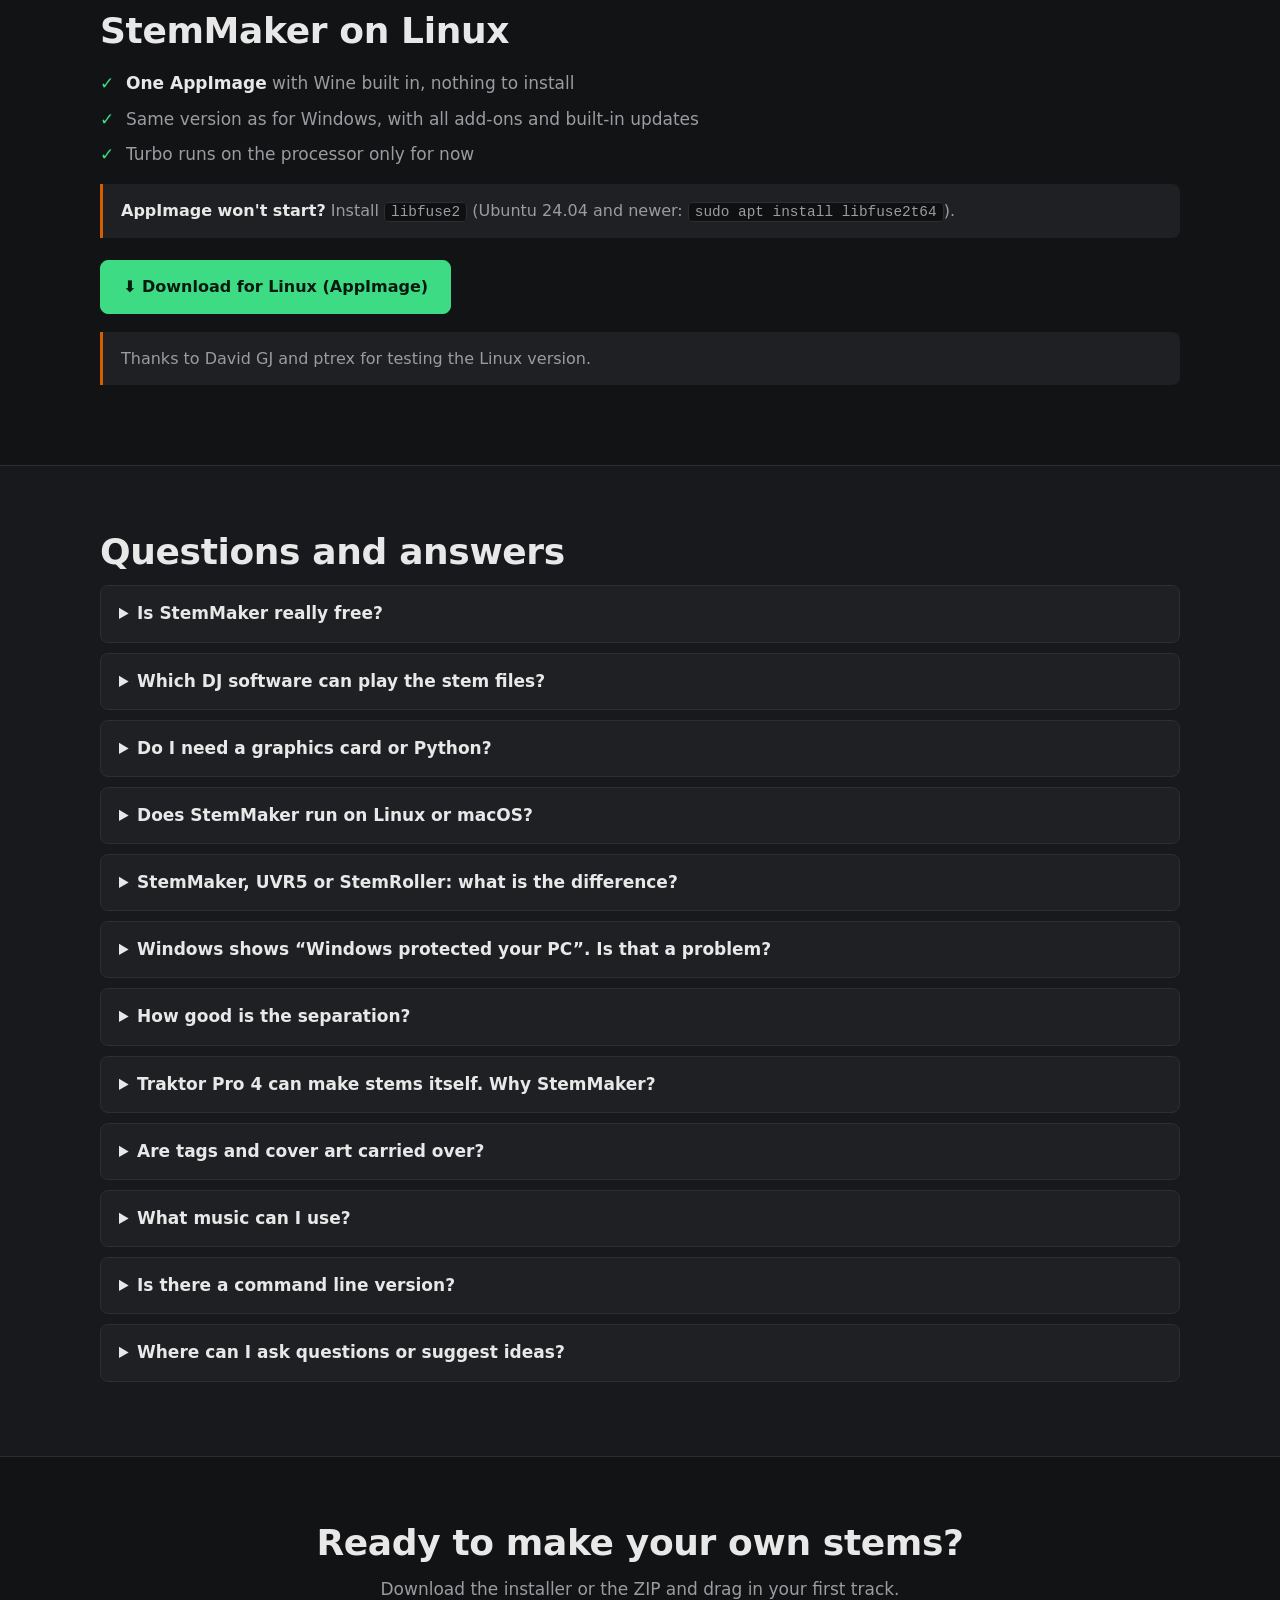
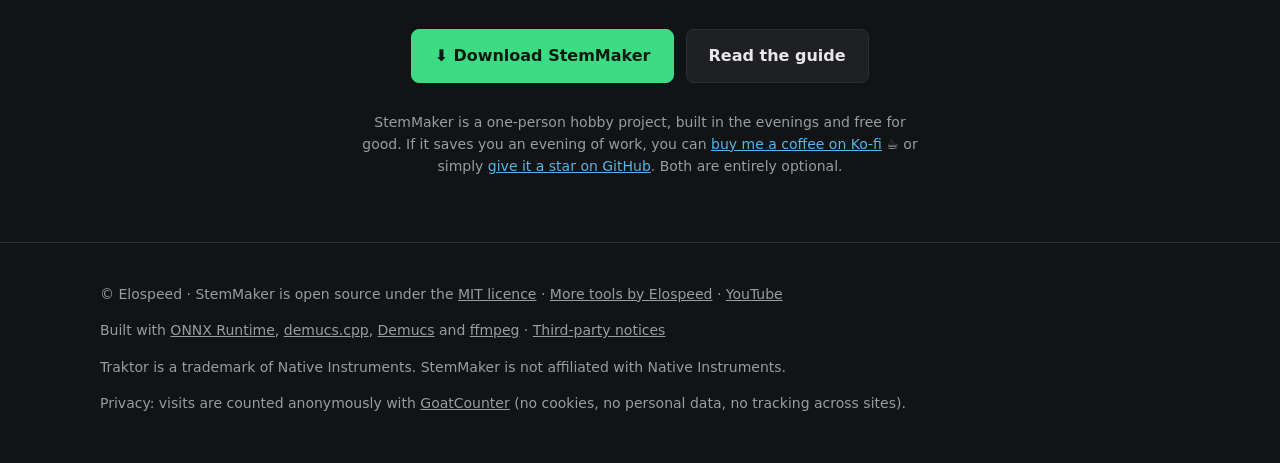
==== commit 3959ee71: "Projektseite: neues Demovideo zu StemMaker 2.4 (DE/EN, 2 Minuten) Neues Video mit Umwandlung im Zeit" ====
--- a/site/index.html
+++ b/site/index.html
@@ -233,10 +233,10 @@
   <div class="wrap">
     <h2>See it in action</h2>
     <figure class="video">
-      <video controls playsinline preload="none" width="1280" height="720" poster="video/poster-en.jpg" aria-label="Demo video: converting an MP3 into a Traktor stem file with StemMaker and checking it in the StemPlayer">
+      <video controls playsinline preload="none" width="1280" height="720" poster="video/poster-en.jpg" aria-label="Demo video: converting songs into Traktor stem files with StemMaker 2.4 and trying them in the StemPlayer">
         <source src="video/stemmaker-en.mp4" type="video/mp4">
       </video>
-      <figcaption>64 seconds, conversion shown as a time-lapse. Sound on!</figcaption>
+      <figcaption>2 minutes: conversion shown as a time-lapse, then the StemPlayer. Sound on!</figcaption>
     </figure>
   </div>
 </section>
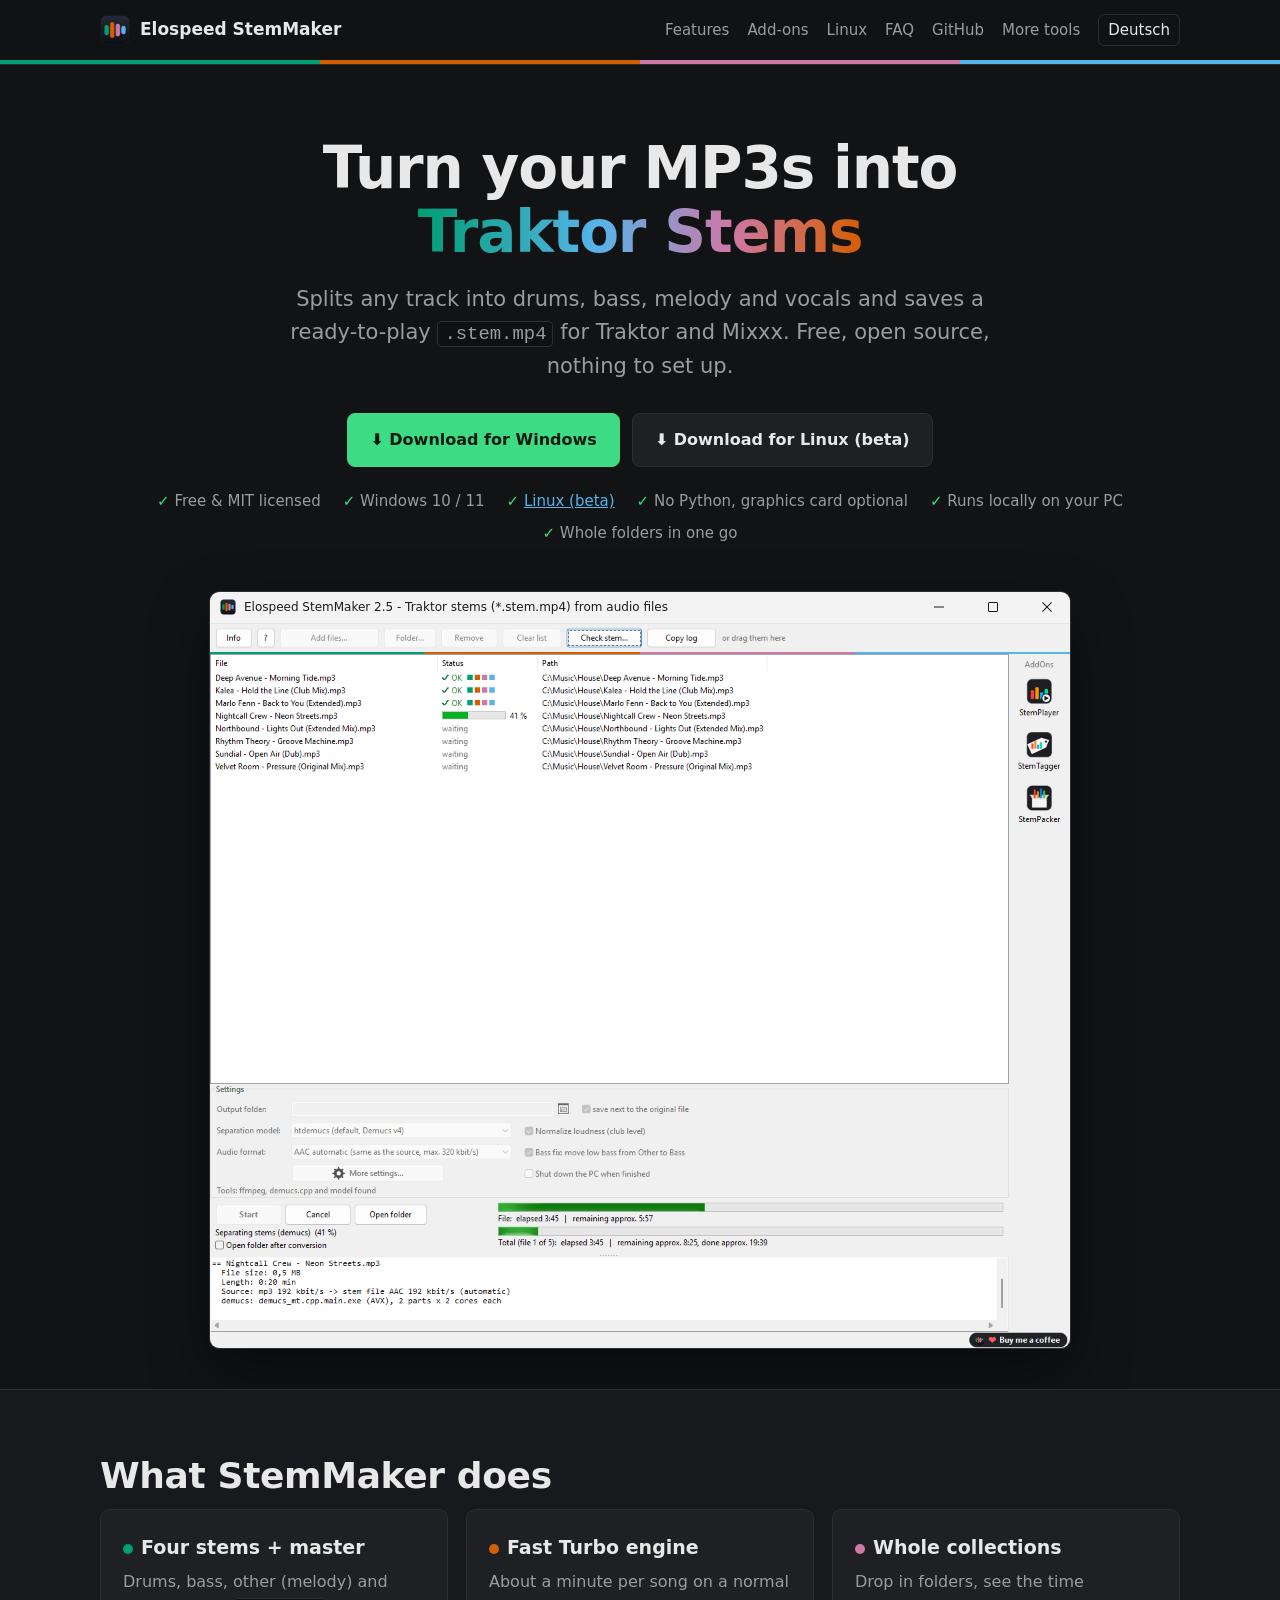
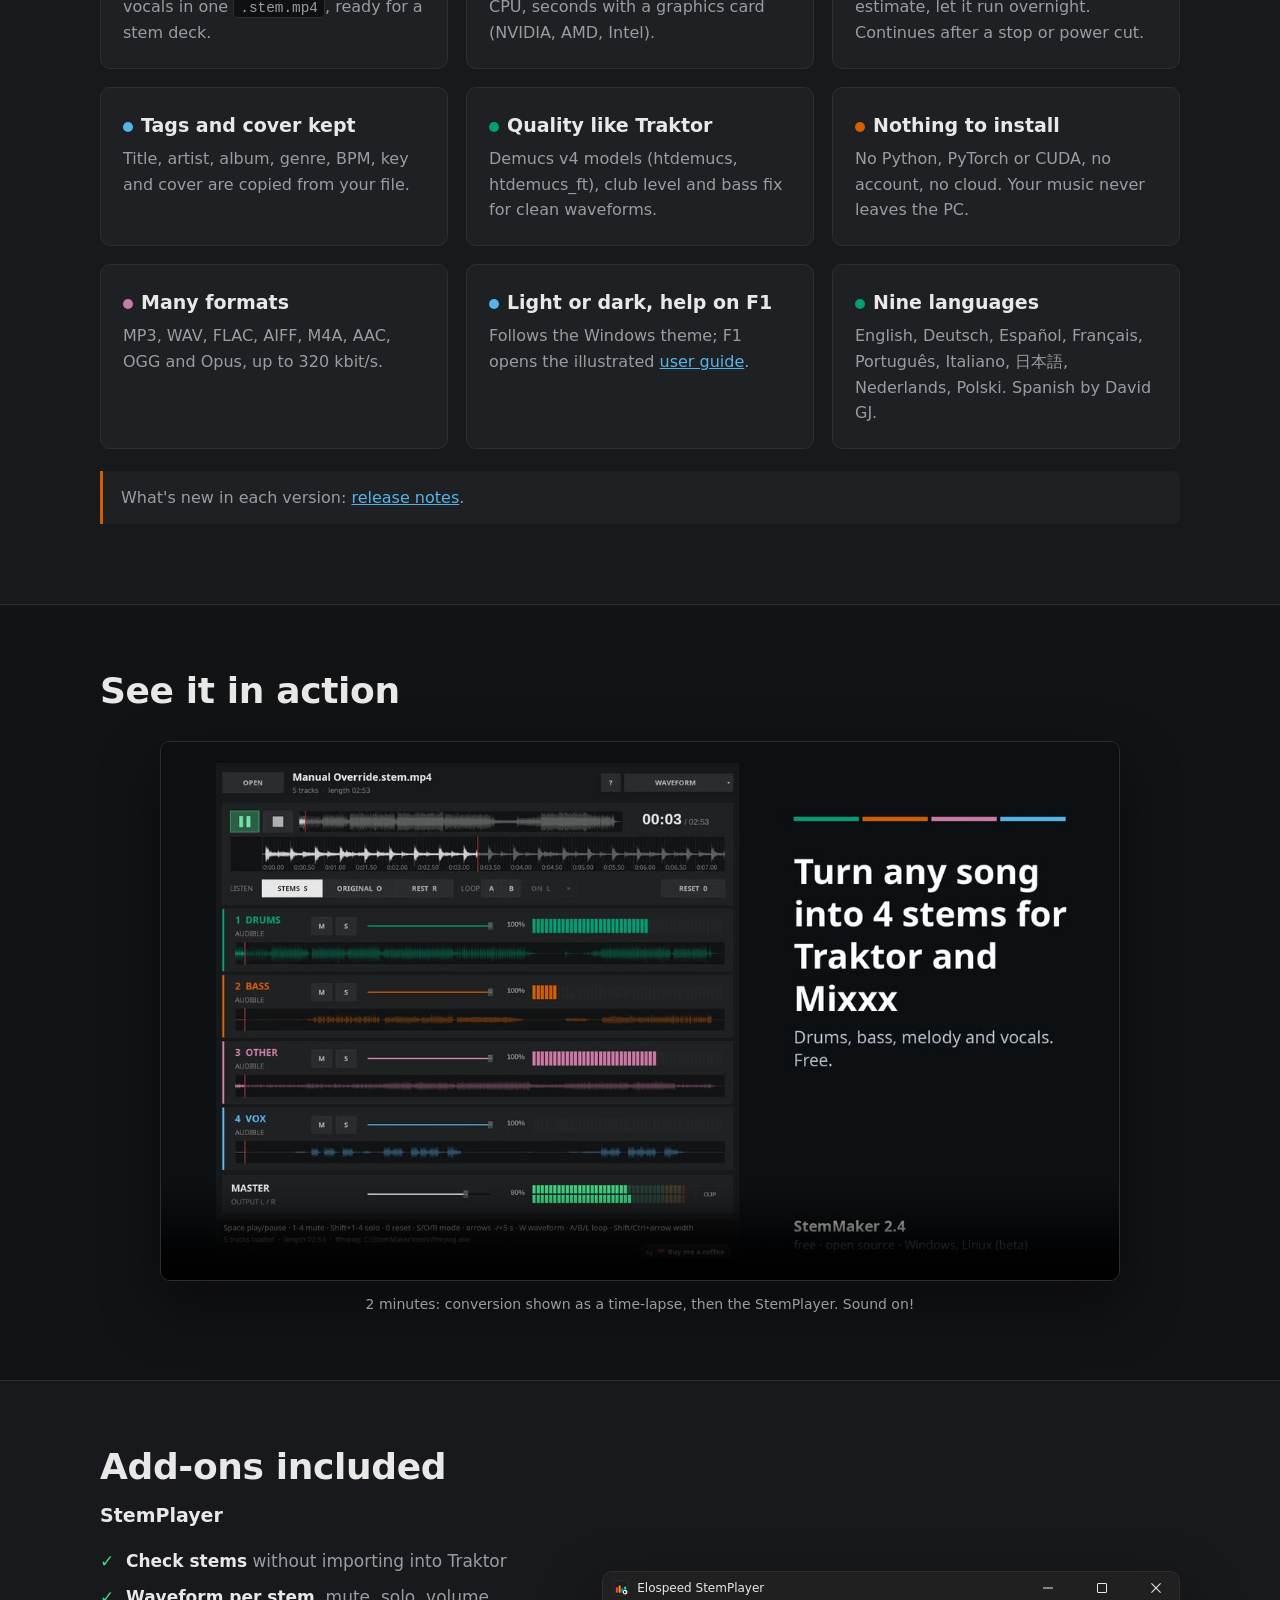
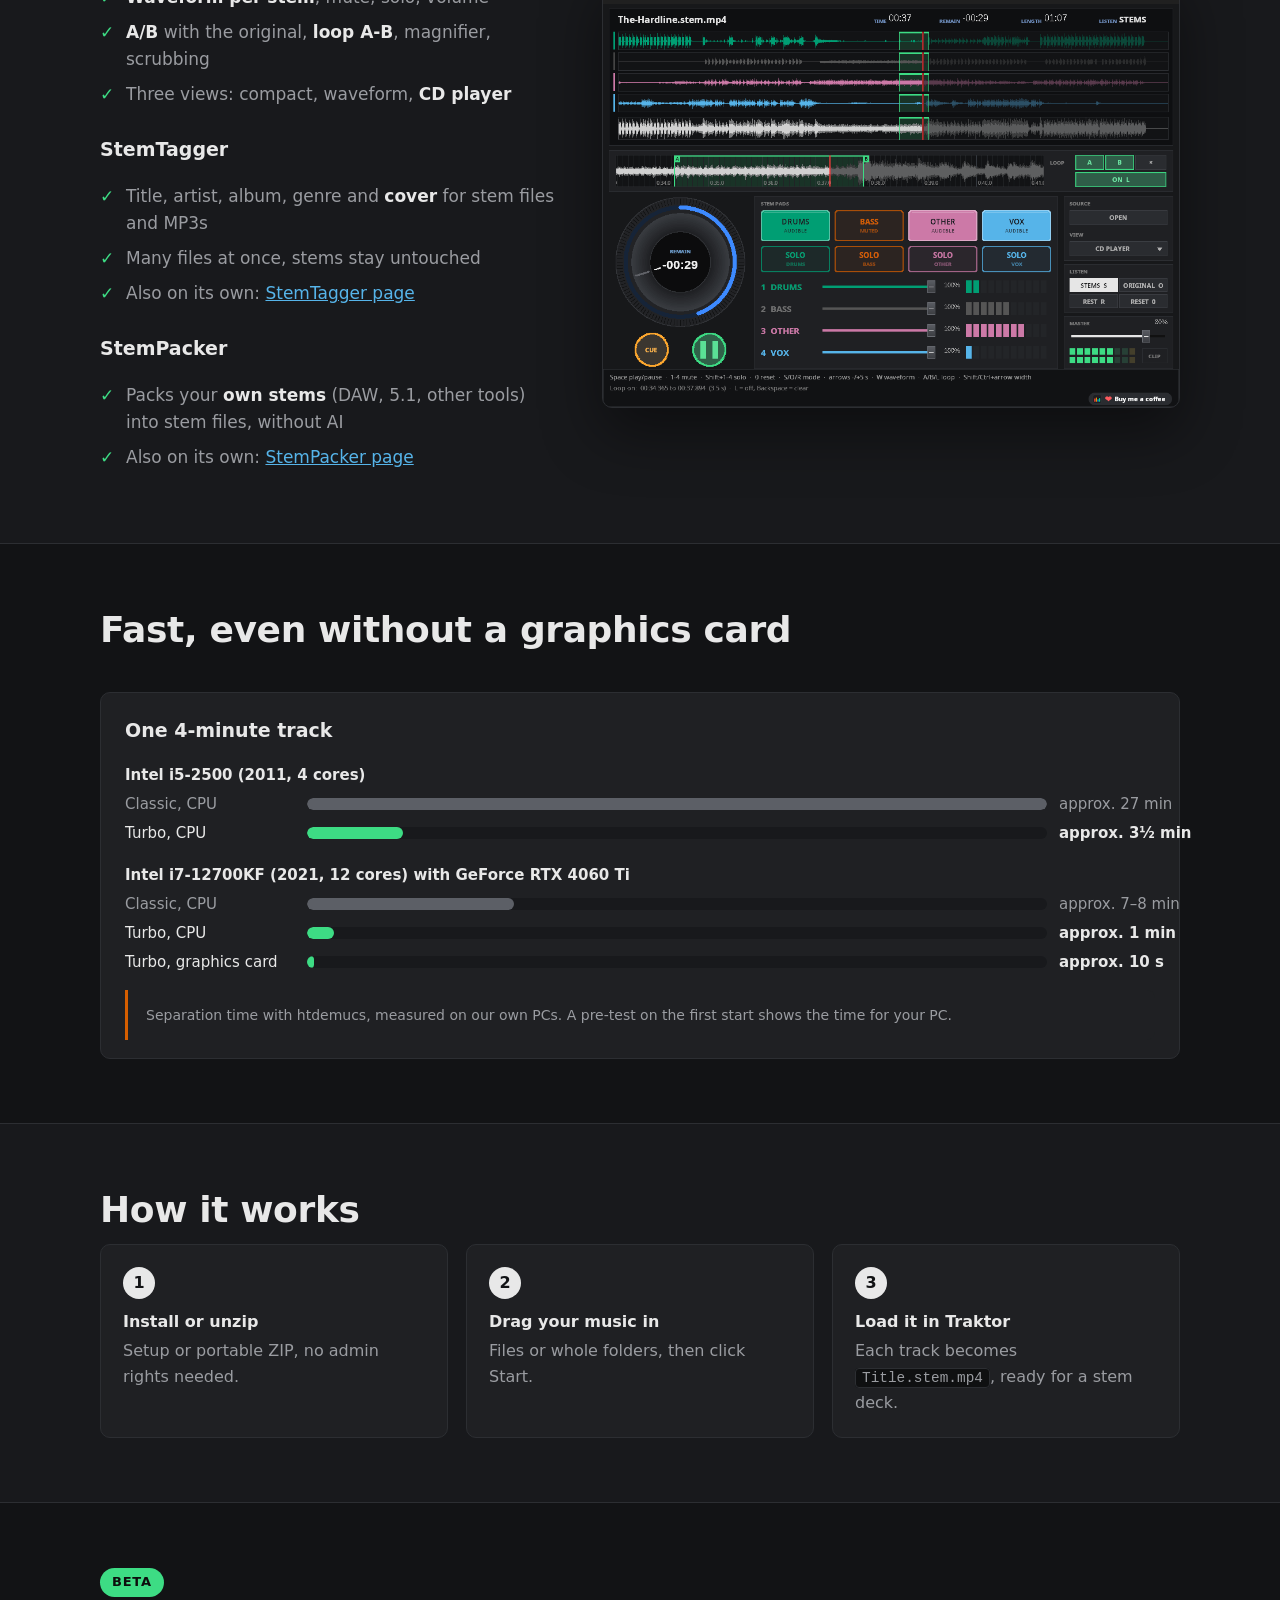
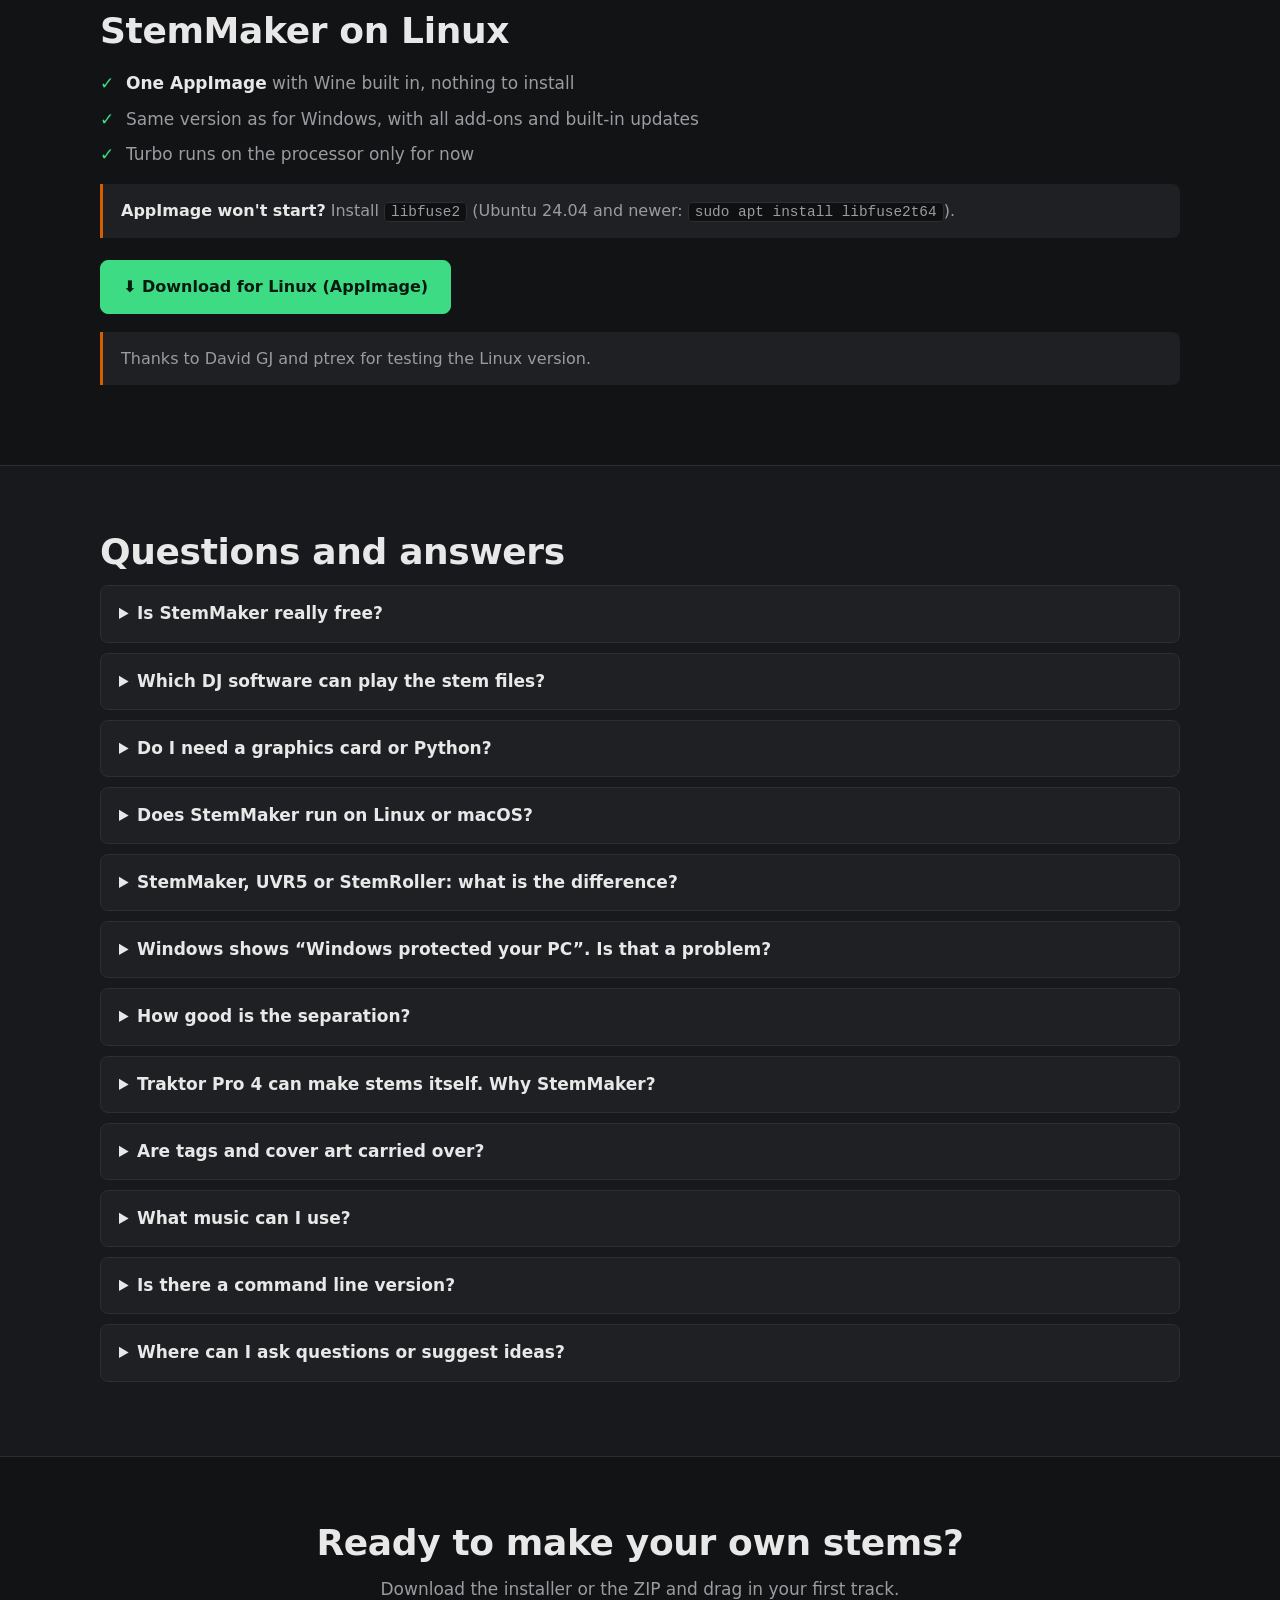
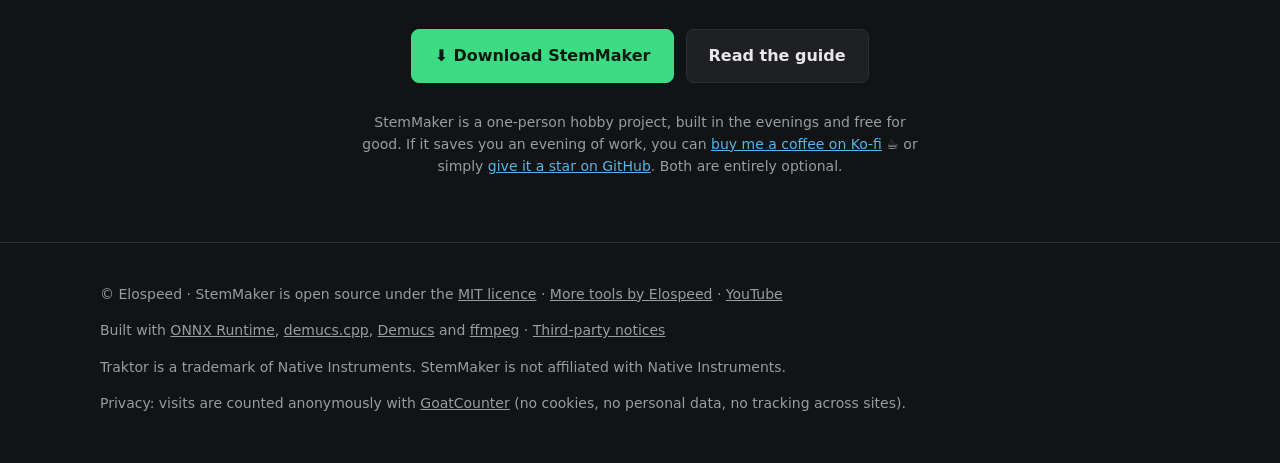
==== commit a44d747a: "Release 2.5: update.json anbieten, Projektseite auf 2.5" ====
--- a/site/index.html
+++ b/site/index.html
@@ -43,7 +43,7 @@
   "description": "Converts MP3, WAV, FLAC, AIFF, M4A, AAC, OGG and Opus files into Traktor stem files (.stem.mp4) with four stems: drums, bass, other (melody) and vocals.",
   "url": "https://elospeed.github.io/StemMaker/",
   "downloadUrl": "https://github.com/Elospeed/StemMaker/releases/latest",
-  "softwareVersion": "2.4",
+  "softwareVersion": "2.5",
   "featureList": [
     "Separates music into four stems: drums, bass, other (melody) and vocals",
     "Writes ready-to-use Traktor stem files (.stem.mp4) in one step",
@@ -113,7 +113,7 @@
    "name": "Windows shows “Windows protected your PC”. Is that a problem?",
    "acceptedAnswer": {
     "@type": "Answer",
-    "text": "StemMaker is not digitally signed, because signing certificates cost money every year. Click “More info” and then “Run anyway”. The full source code is on GitHub, and you can check the download on VirusTotal or build it yourself."
+    "text": "StemMaker is not digitally signed, because signing certificates cost money every year. Click “More info” and then “Run anyway”. You can check the download on VirusTotal. A signing certificate is the next goal, so this warning goes away."
    }
   },
   {
@@ -193,7 +193,7 @@
     <h1>Turn your MP3s into<br><span class="grad">Traktor Stems</span></h1>
     <p class="lead">Splits any track into drums, bass, melody and vocals and saves a ready-to-play <code>.stem.mp4</code> for Traktor and Mixxx. Free, open source, nothing to set up.</p>
     <div class="cta">
-      <a class="btn primary" href="https://github.com/Elospeed/StemMaker/releases/latest">⬇ Download for Windows</a>
+      <a class="btn primary" href="danke.html?f=setup">⬇ Download for Windows</a>
       <a class="btn" href="#linux">⬇ Download for Linux (beta)</a>
     </div>
     <ul class="facts">
@@ -205,7 +205,7 @@
       <li>Whole folders in one go</li>
     </ul>
     <figure class="shot light hero-shot">
-      <div class="bar"><img src="img/icon-32.png" alt=""><span>Elospeed StemMaker 2.4 - Traktor stems (*.stem.mp4) from audio files</span><i class="min"></i><i class="max"></i><i class="cls"></i></div>
+      <div class="bar"><img src="img/icon-32.png" alt=""><span>Elospeed StemMaker 2.5 - Traktor stems (*.stem.mp4) from audio files</span><i class="min"></i><i class="max"></i><i class="cls"></i></div>
       <img src="img/stemmaker-en.png" width="860" height="724" alt="StemMaker main window with a list of MP3 files being converted into Traktor stem files, with the add-on bar for StemPlayer, StemTagger and StemPacker on the right">
     </figure>
   </div>
@@ -316,7 +316,7 @@
     </ul>
     <p class="note"><strong>AppImage won't start?</strong> Install <code>libfuse2</code> (Ubuntu 24.04 and newer: <code>sudo apt install libfuse2t64</code>).</p>
     <div class="cta" style="justify-content:flex-start;margin-top:22px">
-      <a class="btn primary" href="https://github.com/Elospeed/StemMaker/releases/download/v2.4/StemMaker-2.4-x86_64.AppImage">⬇ Download for Linux (AppImage)</a>
+      <a class="btn primary" href="danke.html?f=appimage">⬇ Download for Linux (AppImage)</a>
     </div>
     <p class="note" style="margin-top:18px">Thanks to David GJ and ptrex for testing the Linux version.</p>
   </div>
@@ -327,7 +327,7 @@
     <h2>Questions and answers</h2>
     <details>
       <summary>Is StemMaker really free?</summary>
-      <p>Yes. StemMaker is open source under the MIT licence. There are no ads, no account and no paid version. If you like it, you can leave a voluntary donation on <a href="https://ko-fi.com/elospeed">Ko-fi</a>.</p>
+      <p>Yes. StemMaker is open source under the MIT licence. There are no ads, no account and no paid version. If you like it, you can leave a voluntary donation on <a href="https://ko-fi.com/elospeed" data-goatcounter-click="kofi-stemmaker-seite-en">Ko-fi</a>.</p>
     </details>
     <details>
       <summary>Which DJ software can play the stem files?</summary>
@@ -352,7 +352,7 @@
     </details>
     <details>
       <summary>Windows shows “Windows protected your PC”. Is that a problem?</summary>
-      <p>StemMaker is not digitally signed, because signing certificates cost money every year. Click “More info” and then “Run anyway”. The full source code is on GitHub, and you can check the download on VirusTotal or build it yourself.</p>
+      <p>StemMaker is not digitally signed, because signing certificates cost money every year. Click “More info” and then “Run anyway”. You can check the download on VirusTotal. A signing certificate is the next goal, so this warning goes away.</p>
     </details>
     <details>
       <summary>How good is the separation?</summary>
@@ -386,10 +386,10 @@
     <h2>Ready to make your own stems?</h2>
     <p class="sub" style="margin:0 auto 26px">Download the installer or the ZIP and drag in your first track.</p>
     <div class="cta">
-      <a class="btn primary" href="https://github.com/Elospeed/StemMaker/releases/latest">⬇ Download StemMaker</a>
+      <a class="btn primary" href="danke.html?f=setup">⬇ Download StemMaker</a>
       <a class="btn" href="https://github.com/Elospeed/StemMaker#readme">Read the guide</a>
     </div>
-    <p class="support">StemMaker is a one-person hobby project, built in the evenings and free for good. If it saves you an evening of work, you can <a href="https://ko-fi.com/elospeed">buy me a coffee on Ko-fi</a> ☕ or simply <a href="https://github.com/Elospeed/StemMaker">give it a star on GitHub</a>. Both are entirely optional.</p>
+    <p class="support">StemMaker is a one-person hobby project, built in the evenings and free for good. If it saves you an evening of work, you can <a href="https://ko-fi.com/elospeed" data-goatcounter-click="kofi-stemmaker-seite-en">buy me a coffee on Ko-fi</a> ☕ or simply <a href="https://github.com/Elospeed/StemMaker">give it a star on GitHub</a>. Both are entirely optional.</p>
   </div>
 </section>
 
--- a/site/style.css
+++ b/site/style.css
@@ -88,7 +88,7 @@
   max-width: 760px; margin: 0 auto 30px;
 }
 .cta { display: flex; gap: 12px; justify-content: center; flex-wrap: wrap; }
-/* leiser Spenden-Hinweis unter dem Download-Knopf am Seitenende */
+/* Ko-fi-Zeile unter dem Download-Knopf am Seitenende */
 .support { max-width: 560px; margin: 28px auto 0; font-size: 14px; color: var(--muted); }
 .btn {
   display: inline-flex; align-items: center; gap: 8px;
@@ -254,3 +254,19 @@
   .race .row { grid-template-columns: 1fr auto; }
   .race .row .track { grid-column: 1 / -1; grid-row: 2; }
 }
+
+/* ---- Danke-Seite nach dem Download ---- */
+.danke { padding: 64px 0 56px; text-align: center; }
+.danke h1 { font-size: clamp(28px, 4.4vw, 42px); line-height: 1.15; margin: 0 0 14px; letter-spacing: -.01em; }
+.danke .lead { color: var(--text); font-size: 19px; max-width: 620px; margin: 0 auto 26px; }
+.btn.kofi { background: #ff5e5b; border-color: #ff5e5b; color: #fff; }
+.btn.kofi:hover { background: #ff7d7a; border-color: #ff7d7a; color: #fff; }
+.danke .wer { max-width: 560px; margin: 26px auto 0; color: var(--muted); font-size: 15px; }
+.danke .wer strong { color: var(--text); }
+.danke .klein { margin: 30px auto 0; color: var(--muted); font-size: 14px; }
+.danke ol.steps { text-align: left; max-width: 900px; margin: 0 auto; }
+.danke ol.steps li { color: var(--muted); }
+/* Klasse auf <html> aus danke.js: setup, zip oder appimage */
+html:not(.appimage) .danke-start ol.nur-linux, html.appimage .danke-start ol.nur-win,
+html:not(.zip) ol.steps li.nur-zip, html.zip ol.steps li.nur-setup,
+html.appimage .nur-win, html.zip .nur-setup { display: none; }
